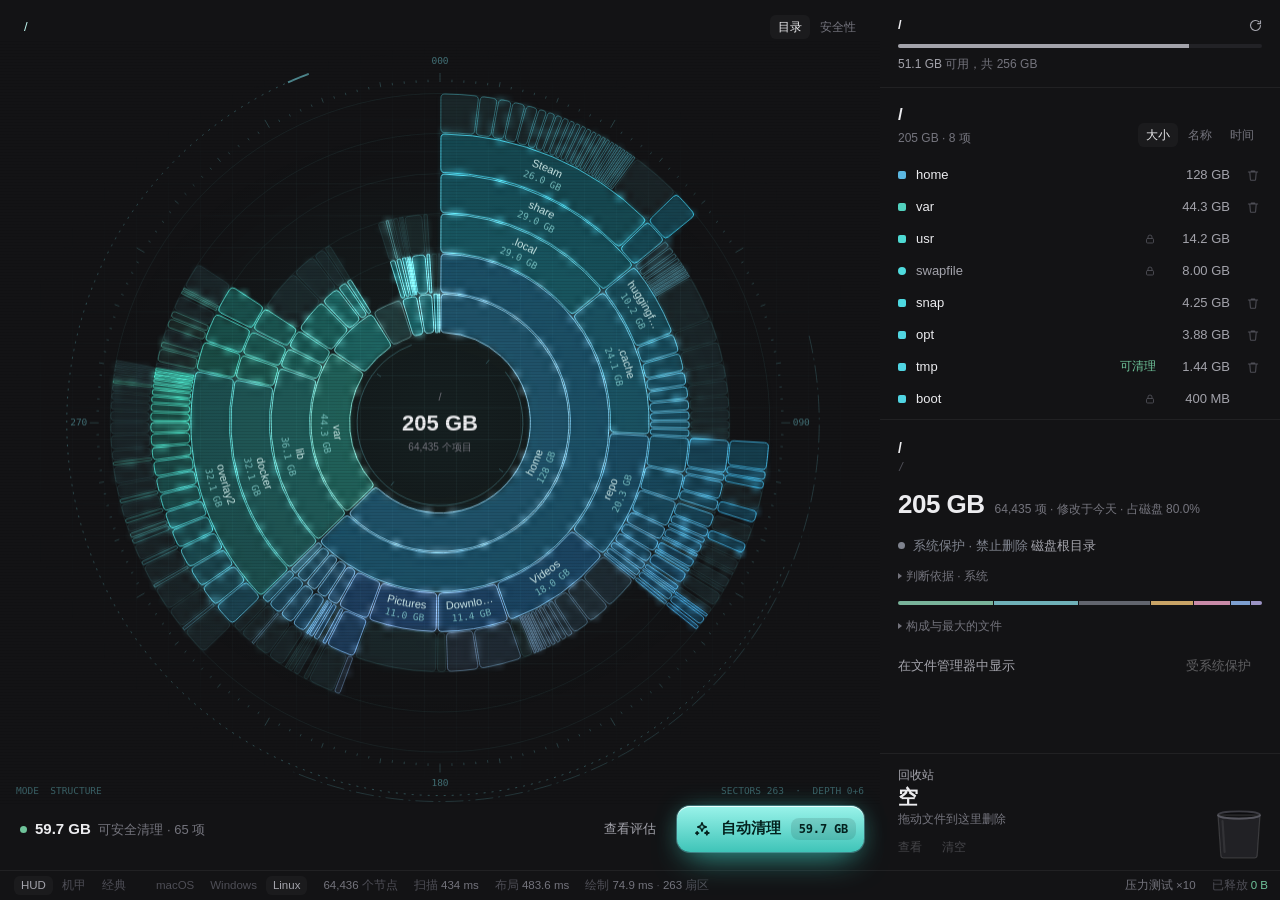
==== prototype/index.html @ 5acf9e8f "FanFree: disk cleanup analyser with MyGo desktop UI Go engine (scan, safety rules, OS trash journal," ====
<!doctype html>
<html lang="zh-CN">
<head>
<meta charset="utf-8">
<meta name="viewport" content="width=device-width,initial-scale=1">
<title>FanFree — 磁盘空间分析与清理</title>
<style>
:root{
  --bg:#131315;--bg2:#1a1a1d;--bg3:#222226;--hov:#ffffff09;--sel:#ffffff10;--line:#ffffff0f;
  --text:#ececef;--t2:#a3a3ab;--t3:#74747d;--t4:#4e4e56;
  --safe:#6fc39a;--review:#d4a656;--risky:#de7f86;--prot:#7f838e;
  --mono:ui-monospace,"SF Mono",Menlo,Consolas,monospace;
}
*{box-sizing:border-box}
html,body{margin:0;height:100%;background:var(--bg);color:var(--text);
  font:13px/1.5 -apple-system,BlinkMacSystemFont,"Segoe UI","PingFang SC","Microsoft YaHei","Noto Sans CJK SC",Inter,Roboto,sans-serif;
  overflow:hidden;-webkit-font-smoothing:antialiased}
button{font:inherit;color:inherit}
#app{display:grid;grid-template-rows:minmax(0,1fr) 30px;height:100%}
.num{font-variant-numeric:tabular-nums}

.logo{display:flex;align-items:center;flex:none;color:var(--text);margin-right:4px}
.logo svg{width:18px;height:18px}
/* disk summary (top of right panel) */
.disk{padding:16px 18px 14px;border-bottom:1px solid var(--line)}
.disk .dt{display:flex;align-items:center;gap:8px;margin:-4px -8px 6px 0}
.disk #dVol{flex:1;min-width:0;font-weight:600;white-space:nowrap;overflow:hidden;text-overflow:ellipsis}
.diskbar{height:4px;background:var(--bg3);border-radius:2px;overflow:hidden;display:flex}
.diskbar>div{height:100%;transition:width .8s cubic-bezier(.2,.8,.2,1)}
.diskbar .u{background:var(--t2)}
.diskbar .t{background:var(--review)}
.disktxt{font-size:12px;color:var(--t3);margin-top:7px;white-space:nowrap;overflow:hidden;text-overflow:ellipsis}
.disktxt b{color:var(--t2);font-weight:500}
.sp{flex:1}
.btn{display:inline-flex;align-items:center;justify-content:center;gap:6px;height:30px;border:0;background:none;padding:0 11px;border-radius:7px;cursor:pointer;white-space:nowrap;font-size:13px;color:var(--t2);transition:background .12s,color .12s}
.btn:hover{background:var(--hov);color:var(--text)}
.btn.icon{width:30px;padding:0}
.btn.sm{height:26px;padding:0 9px;font-size:12px}
.btn.solid{background:var(--bg3);color:var(--text)}
.btn.solid:hover{background:#2b2b30}
.btn.primary{background:var(--text);color:var(--bg);font-weight:600}
.btn.primary:hover{background:#fff;color:var(--bg)}
.btn.danger{background:var(--risky);color:#1b0f10;font-weight:600}
.btn.danger:hover{background:#e8949a;color:#1b0f10}
.btn:disabled{opacity:.35;cursor:not-allowed;background:none}
.btn.primary:disabled{background:var(--bg3);color:var(--t3);opacity:1}
.btn svg{width:15px;height:15px;flex:none}
.tabs{display:flex;gap:2px}
.tabs button{border:0;background:none;color:var(--t3);padding:3px 8px;border-radius:6px;cursor:pointer;font-size:12px;white-space:nowrap}
.tabs button:hover{color:var(--t2)}
.tabs button.on{color:var(--text);background:var(--hov)}

/* ---------- main ---------- */
main{display:grid;grid-template-columns:minmax(0,1fr) clamp(250px,33%,400px);min-height:0;min-width:0}
#left{position:relative;display:flex;flex-direction:column;min-width:0;min-height:0}
.ltop{display:flex;align-items:center;gap:10px;padding:14px 16px 0 18px;min-width:0}
.crumbs{overflow:hidden}
.crumbs{display:flex;align-items:center;flex-wrap:wrap;min-width:0;flex:1;font-size:13px}
.crumbs span{padding:3px 6px;border-radius:5px;cursor:pointer;color:var(--t3);white-space:nowrap}
.crumbs span:hover{color:var(--text)}
.crumbs span.cur{color:var(--text);cursor:default}
.crumbs i{color:var(--t4);font-style:normal;padding:0 1px}
#chartwrap{flex:1;position:relative;min-height:0}
#cv{position:absolute;inset:0;width:100%;height:100%;display:block}
.legend{position:absolute;left:20px;top:10px;display:flex;flex-direction:column;gap:3px;font-size:12px;color:var(--t3);pointer-events:none}
.legend div{display:flex;align-items:center;gap:8px}
.legend i{width:6px;height:6px;border-radius:50%;flex:none}
.legend b{color:var(--t2);font-weight:400;margin-left:6px;font-variant-numeric:tabular-nums}
.lbot{display:flex;align-items:center;gap:10px;padding:0 16px 16px 20px;min-width:0}
.lbot .cs{flex:1;min-width:0;white-space:nowrap;overflow:hidden;text-overflow:ellipsis;color:var(--t3)}
.lbot .cs b{color:var(--text);font-weight:600;font-size:15px;font-variant-numeric:tabular-nums;margin-right:4px}
.lbot .cs i{display:inline-block;width:7px;height:7px;border-radius:50%;background:var(--safe);margin-right:8px;transform:translateY(-1px)}
#scan{position:absolute;inset:0;display:none;align-items:center;justify-content:center;flex-direction:column;gap:6px;z-index:5;background:var(--bg)}
#scan.on{display:flex}
#scan .num{font-size:22px;font-weight:500;font-variant-numeric:tabular-nums}
#scan .path{font:11px var(--mono);color:var(--t4);max-width:60%;white-space:nowrap;overflow:hidden;text-overflow:ellipsis}

/* ---------- right ---------- */
#right{display:flex;flex-direction:column;min-height:0}
.lhead{display:flex;align-items:flex-end;gap:10px;padding:14px 18px 8px;min-width:0}
.lhead .t{font-weight:600;font-size:17px;overflow:hidden;text-overflow:ellipsis;white-space:nowrap}
.lhead .c{color:var(--t3);font-size:12px;white-space:nowrap;margin-top:1px}
#list{flex:0 1 auto;overflow:auto;position:relative;min-height:120px}
#spacer{position:relative}
.row{position:absolute;left:8px;right:8px;height:32px;display:flex;align-items:center;gap:10px;padding:0 6px 0 10px;border-radius:6px;cursor:default}
.row:hover,.row.hov{background:var(--hov)}
.row.sel{background:var(--sel)}
.sw{width:8px;height:8px;border-radius:2px;flex:none}
.row .nm{flex:1;min-width:0;white-space:nowrap;overflow:hidden;text-overflow:ellipsis}
.row .nm.dir{color:var(--text)}
.row .nm.file{color:var(--t2)}
.row .fl{font-size:11.5px;flex:none}
.row .fl.safe{color:var(--safe)}
.row .fl svg{width:12px;height:12px;color:var(--t4);display:block}
.row .sz{width:64px;text-align:right;font-variant-numeric:tabular-nums;color:var(--t2);flex:none}
.del{width:26px;height:26px;border-radius:6px;border:0;background:none;color:var(--t4);cursor:pointer;display:flex;align-items:center;justify-content:center;flex:none;transition:color .12s,background .12s}
.row:hover .del,.row.sel .del{color:var(--t2)}
.del:hover{background:#de7f8622;color:var(--risky)!important}
.row{touch-action:none;user-select:none;transition:opacity .15s}
.row.drag{opacity:.35}
.row.in{animation:rowIn .22s cubic-bezier(.2,.8,.2,1) both;animation-delay:var(--d)}
@keyframes rowIn{from{opacity:0;transform:translateX(var(--dx))}}
.fadeIn{animation:fadeIn .22s ease-out}
@keyframes fadeIn{from{opacity:0;transform:translateY(3px)}}
.del.lock{cursor:not-allowed;color:var(--t4)}
.del svg{width:14px;height:14px}
.empty{padding:40px;text-align:center;color:var(--t4)}

#detail{flex:none;max-height:52%;overflow:auto;padding:18px 18px 16px;border-top:1px solid var(--line)}
.dname{font-size:14px;font-weight:600;white-space:nowrap;overflow:hidden;text-overflow:ellipsis}
.dpath{font:11px var(--mono);color:var(--t4);white-space:nowrap;overflow:hidden;text-overflow:ellipsis;margin-top:1px}
.dsize{display:flex;align-items:baseline;gap:10px;margin-top:12px}
.dsize b{font-size:26px;font-weight:600;letter-spacing:-.5px;font-variant-numeric:tabular-nums;white-space:nowrap;flex:none}
.dsize span{color:var(--t3);font-size:12px}
.vline{display:flex;gap:8px;align-items:baseline;margin-top:12px;line-height:1.5}
.vline i{width:7px;height:7px;border-radius:50%;flex:none;transform:translateY(-1px)}
.vline b{font-weight:500;white-space:nowrap}
.vline span{color:var(--t2)}
.comp{display:flex;height:4px;border-radius:2px;overflow:hidden;gap:1px;margin-top:16px}
.comp i{display:block;height:100%}
details{margin-top:10px}
summary{cursor:pointer;color:var(--t3);font-size:12px;list-style:none;display:inline-flex;align-items:center;gap:4px;user-select:none}
summary::-webkit-details-marker{display:none}
summary:before{content:"";width:0;height:0;border-left:4px solid currentColor;border-top:3.5px solid transparent;border-bottom:3.5px solid transparent;transition:transform .15s}
details[open]>summary:before{transform:rotate(90deg)}
summary:hover{color:var(--t2)}
.dl{display:grid;gap:1px;margin-top:8px;font-size:12px}
.dl div{display:flex;align-items:center;gap:8px;padding:3px 6px;border-radius:5px;color:var(--t2);min-width:0}
.dl div[data-t]{cursor:pointer}
.dl div[data-t]:hover{background:var(--hov)}
.dl span{flex:1;min-width:0;overflow:hidden;text-overflow:ellipsis;white-space:nowrap}
.dl b{font-weight:400;color:var(--t3);font-variant-numeric:tabular-nums}
.dl .h{color:var(--t4);font-size:11px;padding:8px 6px 2px}
.why{margin:8px 0 0;padding:0 0 0 15px;color:var(--t3);font-size:12px;display:grid;gap:2px}
.pv{margin-top:8px;border-radius:8px;overflow:hidden;background:#0d0d0f}
.pv pre{margin:0;padding:10px 12px;font:11px/1.6 var(--mono);color:var(--t3);white-space:pre;overflow:hidden;max-height:150px}
.pv .img{height:140px;position:relative}
.pv .img span,.pv .vid span{position:absolute;right:8px;bottom:7px;font-size:11px;color:#fff;background:#0009;padding:1px 6px;border-radius:4px}
.pv .vid{height:140px;position:relative;background:#1c1b22;display:flex;align-items:center;justify-content:center;color:#fff9;font-size:18px}
.pv .film{position:absolute;left:0;right:0;bottom:0;height:20px;display:flex;gap:1px}
.pv .film i{flex:1;opacity:.55}
.dact{display:flex;gap:4px;margin-top:16px;margin-left:-11px}

/* ---------- trash dock ---------- */
#dock{flex:none;margin-top:auto;transition:padding .3s,border-color .3s;border-top:1px solid var(--line);display:flex;align-items:flex-end;gap:12px;padding:12px 14px 10px 18px;min-width:0}
#dock .dk{flex:1;min-width:0;align-self:center}
#dock .dt{color:var(--t2);font-size:12px}
#dock .dsz{font-size:20px;font-weight:600;letter-spacing:-.3px;font-variant-numeric:tabular-nums;line-height:1.3}
#dock .ds{font-size:12px;color:var(--t3);white-space:nowrap;overflow:hidden;text-overflow:ellipsis}
#dock .da{display:flex;gap:2px;margin:6px 0 0 -9px}
#bin{position:relative;width:54px;height:60px;flex:none;cursor:pointer;margin-top:0;transition:width .38s cubic-bezier(.3,1.2,.5,1),height .38s cubic-bezier(.3,1.2,.5,1),margin-top .38s ease}
#bin .bw{position:absolute;right:0;bottom:0;transform-origin:50% 100%}
#bin .bw>*{position:absolute;left:0;top:0;width:100%;height:100%;overflow:visible}
#bin .back{z-index:1}
#pile{z-index:2}
#pile i{position:absolute;border-radius:50%;box-shadow:inset -1.5px -1.5px 0 #00000038,inset 1px 1px 0 #ffffff30}
#pile i.new{animation:settle .24s cubic-bezier(.3,1.6,.5,1)}
@keyframes settle{0%{transform:translateY(-6px) scale(1.1,.85)}60%{transform:translateY(1px) scale(.95,1.06)}}
#bin .front{z-index:62;pointer-events:none}
#bin .lidl{z-index:63;pointer-events:none}
#bin .body,#bin .rim{transition:stroke .2s}
#bin .lid{transition:transform .22s cubic-bezier(.3,1.5,.5,1)}
#bin.open .lid{transform:rotate(-42deg)}
#bin.open .lid2{transform:rotate(42deg)}
#bin.hot .lid{transform:rotate(-58deg)}
#bin.hot .lid2{transform:rotate(58deg)}
#bin.hot .body{stroke:#ffffff55}
#bin.lidless.open .rim{stroke:#7a7a83}
#bin.lidless.hot .bw{transform:scale(1.06)}
#bin.bump .bw{animation:bump .26s cubic-bezier(.3,1.6,.5,1)}
@keyframes bump{40%{transform:translateY(1.5px) scale(1.03,.97)}}
#bin.dump .lid{animation:dumpLid .55s ease}
#bin.dump .lid2{animation:dumpLid2 .55s ease}
@keyframes dumpLid{20%,60%{transform:rotate(-70deg)}}
@keyframes dumpLid2{20%,60%{transform:rotate(70deg)}}
#dock{position:relative;z-index:3}
#right.huge #bin{margin-top:-34px}
#detail{transition:padding-bottom .38s ease}
#right.huge #detail{padding-bottom:40px}
.ball{position:fixed;left:0;top:0;z-index:60;pointer-events:none;border-radius:50%;will-change:transform;box-shadow:inset -2px -2px 0 #00000030,inset 1.5px 1.5px 0 #ffffff35}
.shard{position:fixed;left:0;top:0;z-index:59;pointer-events:none;overflow:visible}
.morph{position:fixed;z-index:59;pointer-events:none;border-radius:6px}
/* ---------- scenes ---------- */
main{transition:grid-template-columns .5s cubic-bezier(.2,.8,.2,1)}
main.wide{grid-template-columns:minmax(0,1fr) clamp(340px,46%,640px)}
#right{position:relative}
#right.off #dock{border-top-color:transparent}
#right.off .disk,#right.off .lhead,#right.off #list,#right.off #detail,#right.off #dock .dk{visibility:hidden}
#right[data-scene="eval"] #bin{opacity:0;pointer-events:none}
#bin{transform-origin:50% 50%;transition:width .38s cubic-bezier(.3,1.2,.5,1),height .38s cubic-bezier(.3,1.2,.5,1),margin-top .38s ease,transform .55s cubic-bezier(.2,.8,.2,1),opacity .2s}
#bin.hero{cursor:default;z-index:4}
#pile i{transition:transform .15s,box-shadow .15s}
#bin.hero #pile i{cursor:pointer}
#pile i.hl{transform:scale(1.35);box-shadow:0 0 0 1px #fff,inset -1.5px -1.5px 0 #00000038;z-index:2}
#chartwrap,.lbot,.ltop .tabs,.legend{transition:opacity .45s ease,transform .55s cubic-bezier(.2,.8,.2,1)}
#left.recede #chartwrap{opacity:.28;transform:scale(.9);cursor:pointer}
#left.recede .lbot,#left.recede .ltop .tabs{opacity:0;pointer-events:none}
.scene{position:absolute;inset:0;z-index:2;display:none;flex-direction:column;min-height:0}
.scene.on{display:flex}
.scene .x{position:absolute;right:12px;top:12px;color:var(--t3)}
.scene .x svg{width:16px;height:16px}
#scTrash{padding:22px 0 var(--hero,180px)}
.tsh{position:relative;padding:0 24px}
.tsh .k{color:var(--t3);font-size:12px}
.tsh .big{font-size:34px;font-weight:600;letter-spacing:-.8px;line-height:1.2;margin-top:2px;font-variant-numeric:tabular-nums}
.tsh .sub{color:var(--t3);font-size:12px;margin-top:2px}
.tsh .x{top:-10px}
.tsb{display:flex;gap:2px;height:4px;border-radius:2px;overflow:hidden;margin:16px 24px 4px;flex:none}
.tsl{flex:1;overflow:auto;padding:6px 12px 10px;min-height:0;-webkit-mask-image:linear-gradient(#000 calc(100% - 28px),transparent)}
.tg{margin-top:12px}
.tg-h{display:flex;align-items:center;gap:8px;padding:4px 12px;font-size:12px;color:var(--t2);font-weight:500}
.tg-h i{width:6px;height:6px;border-radius:50%}
.tg-h em{font-style:normal;color:var(--t4);font-weight:400}
.tg-h span{margin-left:auto;color:var(--t3);font-weight:400;font-variant-numeric:tabular-nums}
.tg-why{padding:0 12px 4px 26px;font-size:11.5px;color:var(--review);opacity:.85}
.tr{display:flex;align-items:center;gap:10px;padding:5px 12px;border-radius:7px}
.tr:hover,.tr.hl{background:var(--hov)}
.tr i{width:7px;height:7px;border-radius:50%;flex:none}
.tr .n{flex:1;min-width:0}
.tr .n div{white-space:nowrap;overflow:hidden;text-overflow:ellipsis}
.tr .n small{display:block;color:var(--t4);font:10.5px var(--mono);white-space:nowrap;overflow:hidden;text-overflow:ellipsis}
.tr b{font-weight:400;color:var(--t2);font-size:12px;font-variant-numeric:tabular-nums}
.tr button{border:0;background:none;border-radius:5px;padding:2px 7px;cursor:pointer;color:var(--t3);font-size:12px;visibility:hidden}
.tr:hover button,.tr.hl button{visibility:visible}
.tr button:hover{color:var(--text);background:var(--hov)}
.tsa{position:absolute;left:18px;right:18px;bottom:26px;display:flex;align-items:flex-end;pointer-events:none}
.tsa .btn{pointer-events:auto}
.sheet.inline{width:auto;max-height:none;height:100%;background:none;border:0;border-radius:0;box-shadow:none;animation:none;position:relative}
.sheet.inline .sh{padding-right:56px}
.sheet.inline .x{top:14px}
/* ---------- status ---------- */
footer{display:flex;align-items:center;gap:16px;padding:0 12px 0 14px;font-size:11.5px;color:var(--t4);font-variant-numeric:tabular-nums;white-space:nowrap;overflow:hidden;border-top:1px solid var(--line)}
footer b{color:var(--t3);font-weight:400}
footer .tabs button{font-size:11.5px;padding:1px 7px;color:var(--t4)}
footer .tabs button.on{color:var(--t2)}
footer a{color:var(--t3);cursor:pointer}
footer a:hover{color:var(--text)}
footer .ok{color:var(--safe)}

/* ---------- fly chip ---------- */
.fly{position:fixed;left:0;top:0;z-index:60;pointer-events:none;display:flex;align-items:center;gap:7px;padding:5px 10px;border-radius:7px;background:var(--bg3);box-shadow:0 8px 20px -6px #000b;white-space:nowrap;font-size:12px;will-change:transform,opacity}
.fly i{width:6px;height:6px;border-radius:50%}
.fly span{max-width:170px;overflow:hidden;text-overflow:ellipsis}
.fly b{color:var(--t3);font-weight:400}

/* ---------- tooltip ---------- */
#tip{position:fixed;z-index:50;pointer-events:none;background:var(--bg3);border-radius:7px;padding:7px 10px;font-size:12px;box-shadow:0 10px 24px -8px #000c;display:none;max-width:300px}
#tip .tn{font-weight:500;word-break:break-all}
#tip .ts{color:var(--t3);margin-top:1px;font-variant-numeric:tabular-nums}

/* ---------- modal ---------- */
.modal{position:fixed;inset:0;background:#0009;z-index:70;display:none;align-items:center;justify-content:center}
.modal.on{display:flex;animation:fade .15s}
@keyframes fade{from{opacity:0}}
.sheet{width:min(760px,94vw);max-height:86vh;background:var(--bg2);border:1px solid var(--line);border-radius:12px;box-shadow:0 30px 80px -20px #000;display:flex;flex-direction:column;overflow:hidden;animation:pop .18s ease-out}
.sheet .sh{padding:22px 24px 0}
.sheet h2{margin:0;font-size:16px;font-weight:600}
.sheet .scope{color:var(--t3);font-size:12px;margin-top:3px}
.ebar{display:flex;flex:none;height:6px;border-radius:3px;overflow:hidden;gap:2px;margin:18px 24px 0}
.ebar i{display:block;height:100%}
.elg{display:flex;flex:none;gap:22px;padding:10px 24px 6px;font-size:12px;color:var(--t3);flex-wrap:wrap}
.elg div{display:flex;align-items:center;gap:7px}
.elg i{width:6px;height:6px;border-radius:50%}
.elg b{color:var(--text);font-weight:500;font-variant-numeric:tabular-nums}
.evl{overflow:auto;flex:1;padding:4px 14px 8px}
.evg{margin:0 10px;font-size:12px;color:var(--t2);display:flex;align-items:center;gap:8px;padding:14px 0 6px;position:sticky;top:0;background:var(--bg2);z-index:1;font-weight:500}
.evg em{font-style:normal;color:var(--t4);font-weight:400}
.evg label{margin-left:auto;cursor:pointer;color:var(--t3);font-weight:400}
.evg label:hover{color:var(--text)}
.evr{display:grid;grid-template-columns:18px 1fr auto;gap:12px;align-items:center;padding:6px 10px;border-radius:6px;cursor:pointer}
.evr:hover{background:var(--hov)}
.evr input{accent-color:var(--text);width:14px;height:14px;margin:0}
.evr .n{min-width:0}
.evr .n div{white-space:nowrap;overflow:hidden;text-overflow:ellipsis}
.evr .n small{display:block;color:var(--t4);font-size:11.5px;white-space:nowrap;overflow:hidden;text-overflow:ellipsis}
.evr b{text-align:right;font-variant-numeric:tabular-nums;font-weight:400;color:var(--t2)}
.sheet .ft{display:flex;align-items:center;gap:6px;padding:14px 18px 14px 24px;border-top:1px solid var(--line)}
.sheet .ft .sum{color:var(--t3)}
.sheet .ft .sum b{color:var(--text);font-weight:500}
.confirm{width:min(420px,92vw)}
.confirm p{padding:8px 24px 18px;margin:0;color:var(--t2)}
.confirm .ft{border-top:0;padding-top:0}

/* ---------- toast ---------- */
#toasts{position:fixed;left:calc(50% - 196px);bottom:92px;transform:translateX(-50%);display:flex;flex-direction:column;gap:6px;align-items:center;z-index:80}
.toast{background:var(--bg3);border-radius:8px;padding:7px 8px 7px 14px;display:flex;gap:6px;align-items:center;box-shadow:0 12px 30px -10px #000;animation:pop .18s ease-out;white-space:nowrap}
.toast span{margin-right:6px}
.toast button{border:0;background:none;border-radius:5px;padding:3px 8px;cursor:pointer;color:var(--text);font-size:12px;font-weight:500}
.toast button:hover{background:var(--hov)}
.toast.out{opacity:0;transform:translateY(4px);transition:.25s}
.freed{position:fixed;z-index:65;pointer-events:none;font-size:20px;font-weight:600;color:var(--safe);white-space:nowrap;font-variant-numeric:tabular-nums}
.shake{animation:shake .35s}
@keyframes shake{20%,60%{transform:translateX(-3px)}40%,80%{transform:translateX(3px)}}
body.static *{animation:none!important;transition:none!important}
/* auto-clean analysis */
.lbot{position:relative}
#anBar{position:absolute;left:20px;right:16px;top:-10px;height:2px;background:var(--safe);opacity:.55;border-radius:1px;transform:scaleX(0);transform-origin:0 50%}
#left.busy #bEval{visibility:hidden}
#left.busy #bFree{background:var(--bg3);color:var(--text);font-weight:500}
.lbot .cs .ph{color:var(--t2);margin-right:10px}
.lbot .cs .hz{color:var(--review)}
.spin{display:inline-block;width:10px;height:10px;border-radius:50%;border:1.5px solid var(--t4);border-top-color:var(--safe);margin-right:9px;vertical-align:-1px;animation:spin .7s linear infinite}
@keyframes spin{to{transform:rotate(360deg)}}
/* back / up affordances */
.up{display:inline-flex;align-items:center;gap:2px;height:26px;padding:0 9px 0 4px;border:0;border-radius:7px;background:var(--bg3);color:var(--t2);cursor:pointer;font-size:12.5px;white-space:nowrap;max-width:150px;flex:none;transition:background .12s,color .12s}
.up:hover{background:#2b2b30;color:var(--text)}
.up svg{width:16px;height:16px;flex:none}
.up span{overflow:hidden;text-overflow:ellipsis}
.up[hidden]{display:none}
.up.in{animation:upIn .22s cubic-bezier(.2,.8,.2,1)}
@keyframes upIn{from{opacity:0;transform:translateX(-6px)}}
.lhead .lup{width:24px;height:24px;margin:0 -2px 3px -6px;padding:0;border:0;border-radius:6px;background:none;color:var(--t3);cursor:pointer;display:flex;align-items:center;justify-content:center;flex:none}
.lhead .lup:hover{background:var(--hov);color:var(--text)}
.lhead .lup svg{width:16px;height:16px}
.lhead .lup[hidden]{display:none}
/* habit learning */
.hb{display:inline-block;margin-left:6px;padding:0 5px;border-radius:4px;font-size:10.5px;color:var(--review);background:#d4a6561a;vertical-align:1px}
.hline{margin:6px 0 0 15px;font-size:12px;color:var(--t3)}
.hline b{color:var(--review);font-weight:500}
.confirm .src{display:grid;gap:4px;margin-top:12px;font-size:12.5px}
.confirm .src div{display:flex;align-items:center;gap:8px;color:var(--t3)}
.confirm .src i{width:6px;height:6px;border-radius:50%}
.confirm .src b{color:var(--text);font-weight:500}
.confirm .src span{margin-left:auto;font-variant-numeric:tabular-nums}
.confirm .hx{margin-top:12px;padding:10px 12px;border-radius:8px;background:#d4a6560d;display:grid;gap:6px}
.confirm .hxr b{display:block;color:var(--review);font-weight:500;font-size:12.5px}
.confirm .hxr span{font-size:12px;color:var(--t3)}
.confirm .hx .btn{justify-self:start;margin-left:-9px}
.evr .n small .hz{color:var(--review)}
/* ---------- r7: message-pop confirm (grows out of the panel's top-left corner) ---------- */
.ask{position:absolute;left:14px;top:14px;z-index:30;width:min(372px,calc(100% - 28px));background:#252529;border-radius:4px 16px 16px 16px;
  box-shadow:0 1px 0 #ffffff0d inset,0 24px 60px -18px #000,0 6px 18px -8px #0008;padding:16px 16px 12px 16px;transform-origin:0 0;display:none}
.ask.on{display:block}
.ask .ah{display:flex;gap:12px;align-items:flex-start}
.ask .av{width:30px;height:30px;border-radius:50%;flex:none;display:flex;align-items:center;justify-content:center;background:#de7f861c;color:var(--risky)}
.ask .av.n{background:#ffffff0f;color:var(--t2)}
.ask .av svg{width:16px;height:16px}
.ask h3{margin:5px 0 0;font-size:14px;font-weight:600;letter-spacing:-.1px}
.ask .ab{margin:6px 0 0 42px;color:var(--t2);font-size:12.5px;line-height:1.6}
.ask .ab .src{display:grid;gap:5px;margin-top:12px}
.ask .ab .src div{display:flex;align-items:center;gap:8px;color:var(--t3)}
.ask .ab .src i{width:6px;height:6px;border-radius:50%;flex:none}
.ask .ab .src b{color:var(--text);font-weight:500}
.ask .ab .src span{margin-left:auto;font-variant-numeric:tabular-nums}
.ask .ab .sbar{display:flex;gap:2px;height:3px;border-radius:2px;overflow:hidden;margin-top:12px}
.ask .ab .hx{margin-top:12px;padding:10px 12px;border-radius:10px;background:#d4a65610;display:grid;gap:6px}
.ask .ab .hxr b{display:block;color:var(--review);font-weight:500}
.ask .ab .hxr span{font-size:12px;color:var(--t3)}
.ask .ab .hx .btn{justify-self:start;margin-left:-9px;color:var(--review)}
.ask .af{display:flex;justify-content:flex-end;gap:4px;margin-top:14px}
#right>*:not(.ask):not(#dock),#right #dock .dk{transition:opacity .25s,filter .25s}
#right.asking>*:not(.ask):not(#dock),#right.asking #dock .dk{opacity:.18;filter:blur(1.5px);pointer-events:none}
/* ---------- r7: trash view of the sunburst ---------- */
.tvt{position:absolute;left:24px;top:14px;display:flex;align-items:baseline;gap:10px;opacity:0;pointer-events:none;transition:opacity .3s;white-space:nowrap}
.tvt b{font-weight:600;font-size:13px}
.tvt span{color:var(--t3);font-size:12px}
#left.tv .tvt{opacity:1}
#left.tv .crumbs,#left.tv #bUp,#left.tv .ltop .tabs,#left.tv .lbot,#left.tv .legend{opacity:0;pointer-events:none}
.ltop{position:relative}
.crumbs,#bUp{transition:opacity .3s}
#tvLg{position:absolute;left:20px;bottom:36px;display:grid;gap:3px;font-size:12px;color:var(--t3);pointer-events:none;opacity:0;transition:opacity .3s}
#left.tv #tvLg{opacity:1}
#tvLg div{display:flex;align-items:center;gap:8px}
#tvLg i{width:6px;height:6px;border-radius:2px;flex:none}
#tvLg b{color:var(--t2);font-weight:400;margin-left:8px;font-variant-numeric:tabular-nums}
/* ---------- r7: polish ---------- */
.tsh .big small{font-size:18px;font-weight:500;color:var(--t2);margin-left:4px;letter-spacing:0}
.tsh .big{font-weight:650}
#scTrash::before{content:"";position:absolute;left:0;right:0;bottom:0;height:var(--hero,180px);pointer-events:none;
  background:radial-gradient(60% 70% at 50% 100%,#ffffff0a,transparent 70%)}
#bin::after{content:"";position:absolute;left:8%;right:8%;bottom:-5px;height:9px;border-radius:50%;background:radial-gradient(closest-side,#000c,transparent);opacity:0;transition:opacity .4s;z-index:0;pointer-events:none}
#bin.hero::after{opacity:1}
.btn.soft-danger{color:var(--risky);background:#de7f8614;font-weight:500}
.btn.soft-danger:hover{background:#de7f8626;color:#f0a0a6}
.tsh .bs{position:absolute;right:52px;top:-6px}
.tg-h{letter-spacing:.1px}
.tr{padding:6px 12px}
.tr i{width:6px;height:6px}
.tsb{height:3px;margin-top:18px}
/* ---------- r7: bin drawing styles ---------- */
#bin.s-line svg *{fill:none!important;stroke:#c9c9d1!important;stroke-width:1.15px!important}
#bin.s-line .back *{stroke:#ffffff1c!important}
#bin.s-line .front path:not(.body):not(.rim),#bin.s-line .front rect:not([height="5"]):not([height="5.5"]){stroke:#ffffff30!important}
#bin.s-line #pile i{background:none!important;box-shadow:inset 0 0 0 1.25px currentColor}
#bin.s-line #pile i.hl{background:currentColor!important}
#bin.s-clay .back path:first-child{fill:var(--cl3)!important}
#bin.s-clay .back ellipse{fill:var(--cl3)!important;stroke:var(--cl1)!important}
#bin.s-clay .front .body{fill:url(#clB)!important;fill-opacity:.6;stroke:#ffffff26!important;stroke-width:.8px!important}
#bin.s-clay .front path:not(.body):not(.rim){stroke:#0000002a!important}
#bin.s-clay .front .rim{stroke:var(--cl1)!important}
#bin.s-clay .front rect,#bin.s-clay .lidl rect{fill:url(#clL)!important;stroke:none!important}
#bin.s-clay .lidl path{stroke:var(--cl1)!important}
#bin.s-clay .front rect[height="9"]{fill:#00000055!important;stroke:#ffffff14!important}
#bin.s-clay circle{fill:#232328!important;stroke:#ffffff14!important}
#bin.s-clay circle[r="3"]{fill:var(--cl1)!important}
#bin.s-clay #pile i{box-shadow:inset -2px -2.5px 3px #0006,inset 1.5px 1.5px 2px #ffffff70}
/* ---------- r8: HUD theme (holographic linework, overlay instruments) ---------- */
#hud{position:absolute;inset:0;width:100%;height:100%;pointer-events:none;z-index:1}
#chartwrap::before,#chartwrap::after{content:"";position:absolute;inset:0;pointer-events:none;opacity:0;transition:opacity .4s}
body.hud #chartwrap::before{opacity:1;background:
  radial-gradient(closest-side at 50% 50%,#3fd2c412,transparent 78%),
  linear-gradient(#7fe7f20a 1px,transparent 1px) 50% 50%/32px 32px,
  linear-gradient(90deg,#7fe7f20a 1px,transparent 1px) 50% 50%/32px 32px;
  -webkit-mask-image:radial-gradient(closest-side,#000 55%,transparent 100%);mask-image:radial-gradient(closest-side,#000 55%,transparent 100%)}
body.hud #chartwrap::after{opacity:.55;z-index:2;background:repeating-linear-gradient(0deg,transparent 0 2px,#0000002e 2px 3px)}
body.hud #tip{display:none!important}
body.hud .crumbs span.cur{color:#bff5ee}
/* ---------- r8: auto-clean, the left panel's one big action ---------- */
#bFree.big{height:46px;padding:0 8px 0 16px;border-radius:13px;font-size:14.5px;font-weight:600;gap:10px;position:relative;overflow:hidden;isolation:isolate;
  background:linear-gradient(180deg,#f6f6f8,#dcdce1);color:#111114;box-shadow:0 1px 0 #ffffffb0 inset,0 12px 28px -12px #6fc39a99,0 2px 6px -2px #0008;transition:transform .15s,box-shadow .2s,background .3s,color .3s}
#bFree.big:hover{transform:translateY(-1px);box-shadow:0 1px 0 #fff inset,0 16px 34px -12px #6fc39acc,0 2px 6px -2px #0008}
#bFree.big:active{transform:translateY(1px) scale(.985)}
body.hud #bFree.big{background:linear-gradient(180deg,#9af3ea,#3fc4b8);color:#03211e;box-shadow:0 1px 0 #e6fffc inset,0 0 0 1px #7fe7f255,0 14px 34px -12px #3fd2c4cc,0 0 26px -8px #3fd2c4aa}
#bFree.big svg{width:18px;height:18px;flex:none}
#bFree .bsz{font:600 12px var(--mono);padding:4px 8px;border-radius:8px;background:#0000001c;letter-spacing:-.2px;font-variant-numeric:tabular-nums}
#bFree .bsz:empty{display:none}
#bFree.big::after{content:"";position:absolute;inset:0;z-index:-1;background:linear-gradient(105deg,transparent 35%,#ffffffa0 50%,transparent 65%);transform:translateX(-120%)}
#bFree.big:hover::after{transition:transform .7s ease;transform:translateX(120%)}
#bFree .bfill{position:absolute;inset:0;z-index:-1;transform-origin:0 50%;transform:scaleX(var(--p,0));background:linear-gradient(90deg,#3fd2c430,#3fd2c4a0);transition:transform .12s linear}
#left.busy #bFree.big{background:#10201f;color:#c9faf4;box-shadow:0 0 0 1px #3fd2c455 inset,0 0 30px -10px #3fd2c4aa}
#left.busy #bFree.big::before{content:"";position:absolute;inset:0;z-index:-1;background:repeating-linear-gradient(115deg,transparent 0 10px,#3fd2c40f 10px 20px);animation:stripes .8s linear infinite}
@keyframes stripes{to{background-position:22px 0}}
body.hud #bFree.big:disabled,#bFree.big:disabled{background:var(--bg3);color:var(--t3);box-shadow:none;transform:none}
#bFree.big:disabled::after{display:none}
.lbot{padding-bottom:18px}
/* ---------- r9: MECH theme — light armour plates, cobalt / signal red / caution yellow, chamfered cuts ---------- */
body.mech{--bg:#e4e7eb;--bg2:#f1f3f5;--bg3:#d6dae0;--hov:#16224012;--sel:#1f4fa81f;--line:#16224021;
  --text:#141a26;--t2:#444e62;--t3:#737c8f;--t4:#9ea6b4;--safe:#1d8a58;--review:#c08400;--risky:#d7262e;--prot:#6b7385;
  --mb:#1f4fa8;--mr:#d7262e;--my:#f2b705;--cut:polygon(9px 0,100% 0,100% calc(100% - 9px),calc(100% - 9px) 100%,0 100%,0 9px)}
body.mech #tip{display:none!important}
body.mech #right{background:var(--bg2);border-left:1px solid var(--line);box-shadow:-1px 0 0 #fff inset}
body.mech #right::before{content:"";position:absolute;left:0;right:0;top:0;height:3px;z-index:4;pointer-events:none;
  background:linear-gradient(90deg,var(--mb) 0 58%,transparent 58% 60%,var(--mr) 60% 74%,transparent 74% 76%,var(--my) 76% 86%,transparent 86%)}
body.mech #chartwrap::before{opacity:1;background:
  linear-gradient(#16224010 1px,transparent 1px) 50% 50%/120px 120px,
  linear-gradient(90deg,#16224010 1px,transparent 1px) 50% 50%/120px 120px,
  linear-gradient(#16224008 1px,transparent 1px) 50% 50%/24px 24px,
  linear-gradient(90deg,#16224008 1px,transparent 1px) 50% 50%/24px 24px;
  -webkit-mask-image:radial-gradient(closest-side,#000 60%,transparent 100%);mask-image:radial-gradient(closest-side,#000 60%,transparent 100%)}
body.mech .crumbs span.cur{color:var(--text);font-weight:600}
body.mech .tabs button.on{background:#fff;color:var(--text);box-shadow:0 0 0 1px var(--line),0 1px 0 #16224018}
body.mech footer{background:var(--bg3);border-top:1px solid var(--line)}
body.mech footer .tabs button.on{background:var(--text);color:#fff;box-shadow:none}
body.mech .btn.solid:hover,body.mech .up:hover{background:#c9ced6}
body.mech .btn.primary{background:var(--mb);color:#fff;clip-path:var(--cut);border-radius:0}
body.mech .btn.primary:hover{background:#2a5fc4;color:#fff}
body.mech .btn.danger,body.mech .btn.danger:hover{background:var(--mr);color:#fff;clip-path:var(--cut);border-radius:0}
body.mech .btn.primary:disabled{background:var(--bg3);color:var(--t3)}
body.mech .ask{background:#fff;border-radius:0;clip-path:polygon(0 0,100% 0,100% calc(100% - 14px),calc(100% - 14px) 100%,0 100%);
  box-shadow:none;outline:1px solid var(--line);border-top:3px solid var(--mr)}
body.mech .ask .av.n{background:var(--bg3)}
body.mech .toast,body.mech .fly{background:#fff;box-shadow:0 0 0 1px var(--line),0 12px 28px -14px #16224066;border-radius:0;clip-path:var(--cut)}
body.mech .sheet{box-shadow:0 30px 70px -30px #16224066}
body.mech #bin.hot .body{stroke:#16224066}
body.mech #bin.s-line svg *{stroke:#3a4356!important}
body.mech #bin.s-line .back *{stroke:#16224030!important}
body.mech #bin.s-line .front path:not(.body):not(.rim),body.mech #bin.s-line .front rect:not([height="5"]):not([height="5.5"]){stroke:#16224055!important}
body.mech #bin.s-clay circle{fill:#3a4356!important}
body.mech ::-webkit-scrollbar-thumb{background:#16224024;background-clip:padding-box}
/* the big action: cobalt plate, caution-yellow edge, chamfered */
body.mech #bFree.big{border-radius:0;clip-path:var(--cut);color:#fff;
  background:linear-gradient(90deg,var(--my) 0 5px,#141a26 5px 7px,transparent 7px),linear-gradient(180deg,#2d63c8,#1b4499);
  box-shadow:0 1px 0 #ffffff40 inset}
body.mech #bFree.big:hover{box-shadow:0 1px 0 #ffffff60 inset;filter:brightness(1.06)}
body.mech #bFree .bsz{background:#ffffff26;border-radius:0}
body.mech #bFree .bfill{background:linear-gradient(90deg,#f2b70530,#f2b705a0)}
body.mech #left.busy #bFree.big{background:#141a26;color:#fff;box-shadow:none}
body.mech #left.busy #bFree.big::before{background:repeating-linear-gradient(115deg,transparent 0 10px,#f2b7051f 10px 20px)}
body.mech #bFree.big:disabled{background:var(--bg3);color:var(--t3);filter:none}
::-webkit-scrollbar{width:8px;height:8px}::-webkit-scrollbar-thumb{background:#ffffff14;border-radius:4px;border:2px solid transparent;background-clip:padding-box}::-webkit-scrollbar-thumb:hover{background-color:#ffffff22}::-webkit-scrollbar-track{background:transparent}
</style>
</head>
<body>
<div id="app">
  <main>
    <section id="left">
      <div class="ltop">
        <button class="up" id="bUp" hidden title="返回上级（Esc）"><svg viewBox="0 0 24 24" fill="none" stroke="currentColor" stroke-width="2" stroke-linecap="round" stroke-linejoin="round"><path d="M14.5 6l-6 6 6 6"/></svg><span id="bUpTxt"></span></button><div class="crumbs" id="crumbs"></div>
        <div class="tvt" id="tvT"></div>
        <div class="tabs" id="cmode"><button data-m="cat" class="on">目录</button><button data-m="safety">安全性</button></div>
      </div>
      <div id="chartwrap">
        <canvas id="cv"></canvas>
        <canvas id="hud"></canvas>
        <div class="legend" id="legend"></div>
        <div id="tvLg"></div>
        <div id="scan"><div class="num" id="scanNum">0</div><div class="path" id="scanPath"></div><div style="display:none"><div id="scanBar"></div></div></div>
      </div>
      <div class="lbot"><div id="anBar"></div>
        <div class="cs" id="cleanSum"></div>
        <button class="btn" id="bEval">查看评估</button>
        <button class="btn primary big" id="bFree"><span class="bfill"></span><svg viewBox="0 0 24 24" fill="none" stroke="currentColor" stroke-width="1.9" stroke-linecap="round" stroke-linejoin="round"><path d="M12 3.5l1.6 4.2 4.2 1.6-4.2 1.6L12 15.1l-1.6-4.2-4.2-1.6 4.2-1.6z"/><path d="M18.5 14.5l.8 2 2 .8-2 .8-.8 2-.8-2-2-.8 2-.8z"/><path d="M5.5 15.5l.6 1.4 1.4.6-1.4.6-.6 1.4-.6-1.4-1.4-.6 1.4-.6z"/></svg><span id="bFreeTxt">自动清理</span><span class="bsz" id="bFreeSz"></span></button>
      </div>
    </section>
    <aside id="right">
      <div class="disk">
        <div class="dt"><span id="dVol"></span>
          <button class="btn icon sm" id="bRescan" title="重新扫描"><svg viewBox="0 0 24 24" fill="none" stroke="currentColor" stroke-width="1.8" stroke-linecap="round"><path d="M20 12a8 8 0 1 1-2.3-5.7M20 4.5V9h-4.5"/></svg></button></div>
        <div class="diskbar"><div class="u" id="dbU"></div><div class="t" id="dbT"></div></div>
        <div class="disktxt" id="dTxt"></div>
      </div>
      <div class="lhead">
        <button class="lup" id="lUp" hidden title="返回上级（Esc）"><svg viewBox="0 0 24 24" fill="none" stroke="currentColor" stroke-width="2" stroke-linecap="round" stroke-linejoin="round"><path d="M9 14L4 9l5-5"/><path d="M4 9h10.5a5.5 5.5 0 0 1 0 11H11"/></svg></button><div style="min-width:0;flex:1"><div class="t" id="lTitle"></div><div class="c" id="lCount"></div></div>
        <div class="tabs" id="lsort"><button data-s="size" class="on">大小</button><button data-s="name">名称</button><button data-s="age">时间</button></div>
      </div>
      <div id="list"><div id="spacer"></div></div>
      <div id="detail"></div>
      <div class="scene" id="scTrash"></div>
      <div class="scene" id="scEval"><div class="sheet inline" id="scEvalIn"></div></div>
      <div class="ask" id="ask" role="alertdialog"></div>
      <div id="dock">
        <div class="dk">
          <div class="dt" id="dkTitle">废纸篓</div>
          <div class="dsz" id="dkSize">0 B</div>
          <div class="ds" id="tSz"></div>
          <div class="da"><button class="btn sm" id="dkView">查看</button><button class="btn sm" id="dkEmpty" disabled>清空</button></div>
        </div>
        <div id="bin"></div>
      </div>
    </aside>
  </main>

  <footer>
    <div class="tabs" id="theme"><button data-t="hud">HUD</button><button data-t="mech">机甲</button><button data-t="classic">经典</button></div>
    <div class="tabs" id="plat"><button data-p="mac">macOS</button><button data-p="win">Windows</button><button data-p="linux">Linux</button></div>
    <span><b id="sNodes">0</b> 个节点</span>
    <span>扫描 <b id="sScan">-</b></span>
    <span>布局 <b id="sLayout">-</b></span>
    <span>绘制 <b id="sDraw">-</b> · <b id="sArcs">-</b> 扇区</span>
    <span class="sp"></span>
    <a id="stress">压力测试 ×10</a>
    <span>已释放 <b class="ok" id="sFreed">0 B</b></span>
  </footer>
</div>


<div id="tip"></div>
<div id="toasts"></div>
<script>
'use strict';
/* =========================================================================
   Utilities
   ========================================================================= */
const $ = s => document.querySelector(s);
const KB = 1024, MB = KB * 1024, GB = MB * 1024;
const TAU = Math.PI * 2, A0 = -Math.PI / 2;
const NOW = Date.now();
const esc = s => String(s).replace(/[&<>"]/g, c => ({'&':'&amp;','<':'&lt;','>':'&gt;','"':'&quot;'}[c]));
function fmt(b) {
  if (b < KB) return Math.round(b) + ' B';
  const u = ['KB','MB','GB','TB']; let i = -1;
  do { b /= 1024; i++; } while (b >= 1000 && i < 3);
  return (b >= 100 ? b.toFixed(0) : b >= 10 ? b.toFixed(1) : b.toFixed(2)) + ' ' + u[i];
}
const num = n => n.toLocaleString('en-US');
const ease = t => t < .5 ? 4*t*t*t : 1 - Math.pow(-2*t + 2, 3) / 2;
const easeOut = t => 1 - Math.pow(1 - t, 3);
const lerp = (a, b, t) => a + (b - a) * t;
function ageStr(d) { if (d < 1) return '今天'; if (d < 30) return d + ' 天前'; if (d < 365) return Math.round(d/30) + ' 个月前'; return (d/365).toFixed(1) + ' 年前'; }
function dateStr(d) { return new Date(NOW - d * 864e5).toISOString().slice(0, 10); }
function mulberry32(a){return function(){a|=0;a=a+0x6D2B79F5|0;let t=Math.imul(a^a>>>15,1|a);t=t+Math.imul(t^t>>>7,61|t)^t;return((t^t>>>14)>>>0)/4294967296}}
let R = mulberry32(1);
const pick = a => a[(R() * a.length) | 0];
const ri = (a, b) => a + ((R() * (b - a + 1)) | 0);
const HEX = '0123456789abcdef';
const hex = n => { let s = ''; for (let i = 0; i < n; i++) s += HEX[(R() * 16) | 0]; return s; };
const uuid = () => (hex(8)+'-'+hex(4)+'-'+hex(4)+'-'+hex(4)+'-'+hex(12)).toUpperCase();
const bySize = (a, b) => b.size - a.size;

/* =========================================================================
   Synthetic filesystem (in the real app this comes from the Go scanner)
   ========================================================================= */
let UID = 0;
function F(name, size, age) {
  return {id: UID++, name, size: Math.max(1, Math.round(size)), age: age == null ? (R()*R()*900)|0 : age,
          children: null, parent: null, depth: 0, cnt: 1, x0: 0, x1: 0, ox0: 0, ox1: 0};
}
function D(name, ...kids) {
  return {id: UID++, name, size: 0, age: 0, children: kids.flat(Infinity).filter(Boolean),
          parent: null, depth: 0, cnt: 1, x0: 0, x1: 0, ox0: 0, ox1: 0};
}
function spread(total, count, namer, ageFn) {
  const w = new Array(count); let s = 0;
  for (let i = 0; i < count; i++) { const x = Math.exp(R() * R() * 7); w[i] = x; s += x; }
  const out = new Array(count);
  for (let i = 0; i < count; i++) out[i] = F(namer(i), total * w[i] / s, ageFn ? ageFn(i) : undefined);
  return out;
}
const WORDS = ['index','core','main','utils','render','vendor','chunk','worker','theme','assets','model','store','api','hooks','layout','config','schema','router','parser','client','server','types','events','stream','cache','sync','auth','image','table','graph'];
const nm = exts => i => `${WORDS[i % WORDS.length]}${i >= WORDS.length ? '-' + ((i / WORDS.length) | 0) : ''}.${pick(exts)}`;
const PKG_BASE = ['react','react-dom','lodash','webpack','babel-core','typescript','eslint','postcss','tailwindcss','vite','esbuild','rollup','jest','vitest','chalk','commander','yargs','axios','express','koa','debug','semver','glob','minimatch','rxjs','zod','dayjs','moment','uuid','ws','socket.io','prettier','terser','acorn','core-js','regenerator','tslib','next','vue','svelte','three','d3','echarts','sharp','sass','less','graphql','apollo','prisma','mongoose','redis','pg','mysql2','dotenv','cross-env','nodemon','husky','lint-staged','fs-extra'];
const PKG_SUF = ['','-core','-utils','-plugin','-loader','-parser','-compat','-cli','-types','-config','-runtime'];
function pkgNames(n) {
  const out = [], B = PKG_BASE.length, S = PKG_SUF.length;
  for (let j = 0; j < n; j++) out.push(PKG_BASE[j % B] + PKG_SUF[((j / B) | 0) % S] + (j >= B * S ? '-' + ((j / (B * S)) | 0) : ''));
  return out;
}
function pkg(name) {
  const k = [F('package.json', ri(1, 6) * KB), F('README.md', ri(2, 40) * KB), F('LICENSE', 1100)];
  k.push(D(R() < .5 ? 'dist' : 'lib', spread(ri(30, 3000) * KB * (R() < .08 ? 10 : 1), ri(2, 18), nm(['js','mjs','cjs','d.ts','map']))));
  if (R() < .3) k.push(D('src', spread(ri(20, 800) * KB, ri(2, 10), nm(['ts','js']))));
  return D(name, k);
}
function nodeModules(n) {
  return D('node_modules', D('.bin', spread(200 * KB, ri(10, 40), i => `bin-${i}`)),
    pkgNames(n).map(pkg), D('@types', ['node','react','lodash','jest','express'].map(pkg)));
}
function project(name, kind) {
  const ext = {rust: ['rs'], go: ['go'], swift: ['swift']}[kind] || ['ts','tsx','css','json'];
  const k = [
    D('src', spread(ri(2, 40) * MB, ri(40, 300), nm(ext))),
    D('.git', D('objects', D('pack', spread(ri(50, 1500) * MB, ri(2, 8), () => `pack-${hex(40)}.pack`))), F('index', ri(100, 900) * KB)),
    F('README.md', ri(2, 20) * KB)];
  if (kind === 'js') {
    k.push(nodeModules(ri(300, 800)), F('package.json', 3 * KB), F('package-lock.json', ri(200, 900) * KB));
    if (R() < .7) k.push(D(pick(['dist','build','.next']), spread(ri(20, 900) * MB, ri(30, 200), nm(['js','css','map','html']))));
  }
  if (kind === 'rust') k.push(D('target',
      D('debug', D('deps', spread(ri(2, 9) * GB, ri(400, 1200), () => `lib${pick(WORDS)}-${hex(16)}.rlib`)),
                 D('build', spread(ri(200, 800) * MB, ri(50, 200), () => `${pick(WORDS)}-${hex(16)}`)),
                 D('incremental', spread(ri(500, 2000) * MB, ri(100, 300), () => `s-${hex(10)}.bin`))),
      D('release', spread(ri(1, 3) * GB, ri(100, 300), () => `lib${pick(WORDS)}-${hex(16)}.rlib`))),
    F('Cargo.toml', 2 * KB), F('Cargo.lock', 80 * KB));
  if (kind === 'go') k.push(F('go.mod', 2 * KB), F('go.sum', 60 * KB), D('bin', F(name, ri(15, 60) * MB)));
  if (kind === 'swift') k.push(D('build', spread(ri(300, 900) * MB, ri(40, 120), nm(['o','swiftmodule','a']))));
  return D(name, k);
}
function repoDir(scale) {
  const js = ['web-console','design-system','ml-dashboard','landing','admin-portal'];
  const ps = [project('fanfree','go'), project('rust-engine','rust'), project('mobile-app','swift'), project('cli-tools','go')];
  for (let s = 0; s < scale; s++) for (const j of js) ps.push(project(s ? `${j}-${s}` : j, 'js'));
  return D('repo', ps);
}
const docsDir = name => D(name, D('Work', spread(ri(1, 4) * GB, ri(80, 200), nm(['pdf','docx','xlsx','pptx','key','md']))),
  D('Papers', spread(ri(300, 900) * MB, ri(40, 120), nm(['pdf']))), spread(ri(200, 900) * MB, ri(30, 80), nm(['pdf','txt','md','pages','zip'])));
const camera = (n, total) => spread(total, n, i => `IMG_${1000 + i}.${R() < .12 ? 'mov' : pick(['heic','jpg'])}`);
const videosDir = name => D(name, spread(ri(18, 45) * GB, ri(15, 40), i => `${pick(['Trip','Meetup','Screen Recording','Family','Talk','Demo','Wedding'])} ${2018 + ri(0, 7)}-${i}.${pick(['mov','mp4','mkv'])}`, () => ri(60, 1600)));
const installers = list => list.map(([n, s]) => F(n, s, ri(2, 520)));
const app = (name, size) => D(name, D('Contents', D('MacOS', F(name.replace('.app', ''), size * .08)),
  D('Frameworks', spread(size * .6, ri(10, 60), nm(['framework','dylib']))), D('Resources', spread(size * .32, ri(20, 120), nm(['png','car','nib','strings','lproj'])))));
const winApp = (name, size) => D(name, spread(size, ri(20, 160), nm(['dll','exe','pak','dat','json'])));

function buildMac(scale) {
  const cacheApps = ['com.apple.Safari','com.spotify.client','Google','com.microsoft.VSCode.ShipIt','Homebrew','com.tinyspeck.slackmacgap','com.figma.Desktop','JetBrains','pip','Yarn','ms-playwright','com.openai.chat','node-gyp','go-build','CloudKit'];
  const big = {JetBrains: 3, Yarn: 3, 'go-build': 3, Homebrew: 2, 'ms-playwright': 2};
  const home = D('me',
    D('Library',
      D('Caches', cacheApps.map(a => D(a, spread(ri(80, 2600) * MB * (big[a] || 1), ri(30, 400), () => hex(12))))),
      D('Developer',
        D('Xcode',
          D('DerivedData', ['FanFree','Runner','Pods','MyGoApp','Widgets','Playground'].map(p => D(`${p}-${hex(28)}`,
            D('Build', D('Intermediates.noindex', spread(ri(1, 5) * GB, ri(100, 500), nm(['o','d','dia','swiftmodule']))),
                       D('Products', spread(ri(200, 1500) * MB, ri(5, 30), nm(['app','dSYM','framework'])))),
            D('Index.noindex', spread(ri(300, 1500) * MB, ri(50, 200), () => `${hex(8)}.unit`)),
            D('Logs', spread(ri(10, 200) * MB, ri(5, 40), () => `${hex(8)}.xcactivitylog`))))),
          D('iOS DeviceSupport', ['17.5.1 (21F90)','17.6 (21G80)','18.0 (22A3354)','18.1 (22B83)','18.2 (22C152)'].map(v =>
            D(`iPhone15,2 ${v}`, D('Symbols', spread(ri(2, 5) * GB, ri(30, 120), nm(['dylib','dyld'])))))),
          D('Archives', spread(ri(2, 6) * GB, ri(5, 15), i => `FanFree ${i + 1}.xcarchive`))),
        D('CoreSimulator', D('Devices', Array.from({length: 8}, () => D(uuid(), D('data', spread(ri(500, 4500) * MB, ri(40, 200), nm(['db','plist','sqlite','png'])))))),
          D('Caches', spread(ri(1, 4) * GB, ri(20, 80), () => hex(10))))),
      D('Application Support', ['Slack','Code','Google','Steam','Figma','Spotify','discord','Claude'].map(a => D(a, spread(ri(100, 6000) * MB, ri(20, 200), nm(['db','json','ldb','log','bin']))))),
      D('Containers', D('com.docker.docker', D('Data', D('vms', D('0', D('data', F('Docker.raw', ri(35, 64) * GB, 2))))))),
      D('Logs', ['DiagnosticReports','CoreSimulator','JetBrains','Homebrew'].map(a => D(a, spread(ri(50, 900) * MB, ri(20, 200), i => `${a}-${i}.log`)))),
      D('Mail', D('V10', spread(ri(2, 8) * GB, ri(200, 600), () => `${hex(8)}.emlx`))),
      D('Messages', D('Attachments', spread(ri(3, 9) * GB, ri(200, 500), nm(['heic','jpg','mov','pdf']))))),
    D('Downloads', installers([['Xcode_16.1.xip', 7.2*GB],['Docker.dmg', 620*MB],['ubuntu-24.04-desktop-amd64.iso', 5.8*GB],['GoogleChrome.dmg', 230*MB],['Figma.dmg', 190*MB],['zoomusInstallerFull.pkg', 110*MB],['go1.23.3.darwin-arm64.pkg', 70*MB],['node-v22.11.0.pkg', 90*MB],['OBS-Studio-30.2.dmg', 380*MB],['android-studio-2024.2-mac_arm.dmg', 1.3*GB],['Slack-4.41.dmg', 180*MB]]),
      spread(ri(1, 4) * GB, ri(40, 90), nm(['pdf','jpg','png','zip','csv','mp4']))),
    docsDir('Documents'),
    D('Desktop', spread(ri(300, 1500) * MB, ri(30, 90), i => `Screenshot 2026-${String(ri(1, 11)).padStart(2, '0')}-${String(ri(1, 28)).padStart(2, '0')} ${i}.png`)),
    D('Pictures', D('Photos Library.photoslibrary', D('originals', '0123456789ABCDEF'.split('').map(c => D(c, camera(ri(80, 200), ri(2, 5) * GB)))), D('database', spread(800 * MB, 12, nm(['sqlite','db'])))),
      D('Screenshots', spread(ri(200, 800) * MB, ri(40, 100), i => `CleanShot ${i}.png`))),
    videosDir('Movies'),
    D('Music', spread(ri(1, 5) * GB, ri(100, 300), nm(['m4a','mp3','flac']))),
    repoDir(scale),
    D('.Trash', spread(ri(1, 5) * GB, ri(20, 80), nm(['zip','mov','psd','dmg','pdf']))),
    D('.npm', D('_cacache', D('content-v2', spread(ri(1, 4) * GB, ri(300, 800), () => hex(40))), D('index-v5', spread(ri(20, 80) * MB, ri(100, 300), () => hex(40))))),
    D('.gradle', D('caches', D('modules-2', spread(ri(1, 4) * GB, ri(200, 500), nm(['jar','pom']))), D('transforms-4', spread(ri(1, 3) * GB, ri(100, 300), () => hex(32)))),
      D('wrapper', D('dists', spread(ri(300, 900) * MB, 4, i => `gradle-8.${i}-bin.zip`)))),
    D('.cargo', D('registry', D('cache', spread(ri(300, 1200) * MB, ri(200, 500), () => `${pick(WORDS)}-0.${ri(1, 9)}.${ri(0, 20)}.crate`)), D('src', spread(ri(600, 2400) * MB, ri(200, 600), nm(['rs'])))),
      D('bin', spread(ri(50, 200) * MB, 8, i => `cargo-${pick(WORDS)}${i}`))),
    D('.rustup', D('toolchains', spread(ri(1, 3) * GB, ri(30, 80), nm(['rlib','so','dylib'])))),
    D('.ssh', F('id_ed25519', 411), F('id_ed25519.pub', 96), F('known_hosts', 12 * KB)));

  const apps = [['Xcode.app', 12*GB],['Docker.app', 2*GB],['Google Chrome.app', 1.4*GB],['Slack.app', 520*MB],['Figma.app', 500*MB],['Spotify.app', 380*MB],['Final Cut Pro.app', 6*GB],['Logic Pro.app', 3*GB],['Android Studio.app', 3.2*GB],['Microsoft Word.app', 2.4*GB],['Microsoft Excel.app', 2*GB],['Claude.app', 600*MB],['Visual Studio Code.app', 640*MB],['iMovie.app', 3*GB],['GarageBand.app', 2.2*GB]];
  return D('Macintosh HD',
    D('System', D('Library', D('Frameworks', spread(6.5 * GB, 400, nm(['framework','dylib','bundle']))),
      D('PrivateFrameworks', spread(5 * GB, 600, nm(['framework']))), D('CoreServices', spread(2 * GB, 120, nm(['app','bundle','plist']))),
      D('Extensions', spread(900 * MB, 200, nm(['kext'])))), D('Applications', spread(1.6 * GB, 40, nm(['app'])))),
    D('Applications', apps.map(([n, s]) => app(n, s))),
    D('Library', D('Developer', D('CommandLineTools', spread(3.4 * GB, 300, nm(['dylib','h','a','tbd'])))), D('Fonts', spread(600 * MB, 200, nm(['ttf','otf']))),
      D('Application Support', spread(2 * GB, 100, nm(['db','plist','bundle'])))),
    D('private', D('var', D('vm', F('sleepimage', 4 * GB, 0), F('swapfile0', 2 * GB, 0), F('swapfile1', 2 * GB, 0)), D('folders', spread(ri(2, 6) * GB, 200, () => hex(10))))),
    D('opt', D('homebrew', D('Cellar', ['go','node','python@3.13','llvm','ffmpeg','postgresql@16','rust','opencv','qt'].map(b => D(b, spread(ri(80, 2400) * MB, ri(20, 200), nm(['dylib','a','h','py']))))))),
    D('Users', home));
}

function buildWin(scale) {
  const progs = [['Microsoft Office', 4.2*GB],['Google',1.6*GB],['Docker',2.4*GB],['JetBrains',5.5*GB],['NVIDIA Corporation',2.1*GB],['Adobe',8.4*GB],['Microsoft VS Code',640*MB],['Steam',1.2*GB],['Git',380*MB],['nodejs',120*MB],['Go',260*MB]];
  return D('C:',
    D('Windows',
      D('System32', spread(7 * GB, 900, nm(['dll','exe','sys','mui']))), D('SysWOW64', spread(2.4 * GB, 500, nm(['dll','exe']))),
      D('WinSxS', spread(9.5 * GB, 1200, () => `amd64_microsoft-windows-${pick(WORDS)}_${hex(16)}`)),
      D('Temp', spread(ri(1, 4) * GB, ri(100, 400), () => `${hex(8)}.tmp`)),
      D('SoftwareDistribution', D('Download', spread(ri(3, 8) * GB, ri(30, 120), () => hex(32))), D('DataStore', spread(600 * MB, 20, nm(['edb','log'])))),
      D('Installer', spread(ri(4, 9) * GB, ri(80, 200), () => `${hex(6)}.msi`)),
      D('Logs', D('CBS', spread(ri(300, 1500) * MB, ri(10, 40), i => `CbsPersist_${i}.log`))),
      D('Prefetch', spread(ri(40, 120) * MB, ri(100, 300), () => `${pick(WORDS).toUpperCase()}.EXE-${hex(8).toUpperCase()}.pf`)),
      D('Fonts', spread(900 * MB, 300, nm(['ttf','otf'])))),
    F('pagefile.sys', 16 * GB, 0), F('hiberfil.sys', 12.7 * GB, 0), F('swapfile.sys', 256 * MB, 0),
    D('Program Files', progs.map(([n, s]) => winApp(n, s))),
    D('Program Files (x86)', [['Microsoft',1.1*GB],['Steam',900*MB],['Windows Kits',3.3*GB]].map(([n, s]) => winApp(n, s))),
    D('ProgramData', D('Package Cache', spread(ri(2, 6) * GB, ri(30, 80), () => `{${uuid()}}`)),
      D('Microsoft', D('Windows Defender', spread(1.2 * GB, 100, nm(['vdm','bin','log']))))),
    D('$Recycle.Bin', D('S-1-5-21-' + ri(1e8, 9e8), spread(ri(2, 6) * GB, ri(30, 80), nm(['zip','mp4','psd','docx'])))),
    D('Users', D('me',
      D('AppData',
        D('Local',
          D('Temp', spread(ri(2, 7) * GB, ri(200, 600), () => `${hex(8)}.tmp`)),
          D('Google', D('Chrome', D('User Data', D('Default', D('Cache', D('Cache_Data', spread(ri(600, 2400) * MB, ri(200, 600), () => `f_${hex(6)}`))),
            D('Code Cache', spread(ri(100, 600) * MB, ri(50, 200), () => hex(16))), F('History', 40 * MB))))),
          D('Microsoft', D('Windows', D('INetCache', spread(ri(200, 1500) * MB, ri(100, 300), () => hex(10)))), D('Edge', D('User Data', spread(ri(400, 1800) * MB, ri(50, 150), () => hex(12))))),
          D('CrashDumps', spread(ri(300, 3000) * MB, ri(4, 20), i => `${pick(WORDS)}.exe.${1000 + i}.dmp`)),
          D('npm-cache', D('_cacache', spread(ri(1, 4) * GB, ri(300, 700), () => hex(40)))),
          D('Docker', D('wsl', D('disk', F('docker_data.vhdx', ri(30, 60) * GB, 2)))),
          D('Packages', spread(ri(1, 5) * GB, ri(40, 120), () => `Microsoft.${pick(WORDS)}_${hex(13)}`))),
        D('Roaming', ['Code','Slack','discord','npm','Spotify'].map(a => D(a, spread(ri(100, 2500) * MB, ri(20, 150), nm(['json','db','ldb','log'])))))),
      D('Downloads', installers([['Win11_24H2_Chinese_Simplified_x64.iso', 5.4*GB],['DockerDesktopInstaller.exe', 610*MB],['ChromeSetup.exe', 1.4*MB],['VSCodeUserSetup-x64.exe', 98*MB],['node-v22.11.0-x64.msi', 31*MB],['go1.23.3.windows-amd64.msi', 72*MB],['SteamSetup.exe', 2.3*MB],['android-studio-2024.2-windows.exe', 1.2*GB],['OBS-Studio-30.2-Windows-Installer.exe', 140*MB]]),
        spread(ri(1, 4) * GB, ri(40, 90), nm(['pdf','jpg','png','zip','csv','mp4']))),
      docsDir('Documents'),
      D('Pictures', D('Camera Roll', camera(ri(600, 1600), ri(20, 50) * GB)), D('Screenshots', spread(ri(200, 800) * MB, ri(40, 100), i => `Screenshot ${i}.png`))),
      videosDir('Videos'),
      D('Desktop', spread(ri(300, 1500) * MB, ri(20, 60), nm(['png','lnk','docx','zip']))),
      repoDir(scale),
      D('.gradle', D('caches', spread(ri(1, 4) * GB, ri(200, 500), nm(['jar','pom'])))),
      D('.cargo', D('registry', spread(ri(300, 1600) * MB, ri(200, 500), () => `${pick(WORDS)}-0.${ri(1, 9)}.crate`))))));
}

function buildLinux(scale) {
  return D('/',
    D('usr', D('lib', spread(7 * GB, 900, nm(['so','a','py','pyc']))), D('share', spread(4 * GB, 700, nm(['png','svg','mo','xml','desktop']))),
      D('bin', spread(1.2 * GB, 400, i => `${pick(WORDS)}${i}`)), D('local', spread(2 * GB, 200, nm(['so','py','js'])))),
    D('var',
      D('cache', D('apt', D('archives', spread(ri(1, 4) * GB, ri(80, 250), i => `${pick(WORDS)}_${ri(1, 9)}.${ri(0, 20)}-${ri(1, 4)}_amd64.deb`)))),
      D('lib', D('docker', D('overlay2', Array.from({length: 24}, () => D(hex(64), spread(ri(100, 3000) * MB, ri(20, 120), nm(['so','py','bin','js'])))))),
        D('snapd', D('snaps', spread(ri(2, 5) * GB, ri(8, 20), i => `${pick(['core22','firefox','gnome-46','code','spotify'])}_${ri(100, 9000)}.snap`)))),
      D('log', D('journal', D(hex(32), spread(ri(1, 4) * GB, ri(20, 60), i => `system@${hex(16)}-${i}.journal`))),
        spread(ri(100, 800) * MB, ri(20, 60), i => `${pick(['syslog','kern','auth','dpkg','Xorg'])}.log.${i}`))),
    D('snap', ['core22','firefox','gnome-46-2404','code','spotify'].map(s => D(s, spread(ri(200, 1500) * MB, ri(30, 100), nm(['so','bin','js']))))),
    D('opt', D('google', spread(900 * MB, 100, nm(['so','pak','bin']))), D('jetbrains', spread(3 * GB, 300, nm(['jar','so'])))),
    D('boot', spread(400 * MB, 12, i => `vmlinuz-6.8.0-${40 + i}-generic`)),
    F('swapfile', 8 * GB, 0),
    D('tmp', spread(ri(200, 1500) * MB, ri(50, 200), () => `tmp${hex(8)}`)),
    D('home', D('me',
      D('.cache', ['pip','yarn','mozilla','google-chrome','go-build','JetBrains','thumbnails','huggingface','typescript'].map(a => D(a, spread(ri(80, 3000) * MB * (a === 'huggingface' ? 4 : 1), ri(30, 400), () => hex(12))))),
      D('.local', D('share', D('Trash', D('files', spread(ri(1, 4) * GB, ri(20, 80), nm(['zip','mp4','tar.gz','pdf'])))), D('Steam', spread(ri(8, 30) * GB, ri(50, 200), nm(['vpk','bin','pak']))))),
      D('.config', ['Code','discord','google-chrome','JetBrains'].map(a => D(a, spread(ri(50, 900) * MB, ri(20, 120), nm(['json','db','ldb']))))),
      D('.npm', D('_cacache', spread(ri(1, 4) * GB, ri(300, 700), () => hex(40)))),
      D('.gradle', D('caches', spread(ri(1, 3) * GB, ri(200, 500), nm(['jar','pom'])))),
      D('.cargo', D('registry', spread(ri(300, 1600) * MB, ri(200, 500), () => `${pick(WORDS)}-0.${ri(1, 9)}.crate`))),
      D('.rustup', D('toolchains', spread(ri(1, 3) * GB, ri(30, 80), nm(['rlib','so'])))),
      D('Downloads', installers([['ubuntu-24.04-desktop-amd64.iso', 5.8*GB],['code_1.95_amd64.deb', 100*MB],['Obsidian-1.7.AppImage', 120*MB],['google-chrome-stable_current_amd64.deb', 110*MB],['cuda_12.6.2_linux.run', 4.3*GB],['steam_latest.deb', 4*MB]]),
        spread(ri(1, 4) * GB, ri(40, 90), nm(['pdf','jpg','png','zip','csv','mp4']))),
      docsDir('Documents'),
      D('Pictures', camera(ri(400, 900), ri(8, 20) * GB)),
      videosDir('Videos'),
      repoDir(scale))));
}

const PLAT = {
  mac:   {label: 'macOS',   build: buildMac,   prefix: '',   sep: '/',  rootPath: '/',   reveal: '在 Finder 中显示',     trash: '废纸篓', seed: 7},
  win:   {label: 'Windows', build: buildWin,   prefix: 'c:', sep: '\\', rootPath: 'C:\\', reveal: '在资源管理器中显示',   trash: '回收站', seed: 11},
  linux: {label: 'Linux',   build: buildLinux, prefix: '',   sep: '/',  rootPath: '/',   reveal: '在文件管理器中显示',   trash: '回收站', seed: 13},
};

/* =========================================================================
   Safety rules engine
   ========================================================================= */
const LV = {
  safe:      {c: '#6fc39a', l: '可清理',   t: '可安全清理'},
  review:    {c: '#d4a656', l: '需复核',   t: '建议复核后清理'},
  risky:     {c: '#de7f86', l: '个人数据', t: '个人数据 · 谨慎'},
  protected: {c: '#7f838e', l: '系统保护', t: '系统保护 · 禁止删除'},
};
const BULLETS = {
  safe: ['内容可自动重建或重新下载', '不包含个人创作数据', '移至废纸篓后可随时还原'],
  review: ['可能包含应用配置或本地状态', '删除前请确认是否仍在使用'],
  risky: ['可能包含无法恢复的个人文件', '请确认已有备份再删除'],
  protected: ['操作系统或系统服务依赖', 'FanFree 禁止删除此项'],
};
const RULES = new Map();
function rule(names, level, reason, opt = {}) {
  for (const n of names.split('|')) { if (!RULES.has(n)) RULES.set(n, []); RULES.get(n).push({level, reason, ...opt}); }
}
// --- safe
rule('caches', 'safe', '应用缓存，删除后应用会按需重建', {p: /^\/users\/[^/]+\/library\/caches$/, split: 1, tag: '缓存'});
rule('caches', 'safe', 'Gradle 依赖与构建缓存，按需重新下载', {p: /\.gradle\/caches$/, pick: 1, tag: '包缓存'});
rule('.cache', 'safe', '用户级缓存（pip / yarn / 浏览器等），可安全清理', {p: /^\/home\/[^/]+\/\.cache$/, split: 1, tag: '缓存'});
rule('deriveddata', 'safe', 'Xcode 编译中间产物，重新编译时自动生成', {split: 1, tag: '构建产物'});
rule('ios devicesupport', 'safe', '旧版 iOS 设备调试符号，连接设备时会重新下载', {split: 1, tag: '开发缓存'});
rule('archives', 'safe', 'APT 已下载的安装包，软件已安装完成', {p: /^\/var\/cache\/apt\/archives$/, pick: 1, tag: '包缓存'});
rule('archives', 'review', 'Xcode 归档，含 dSYM，可能用于线上崩溃符号化', {p: /xcode\/archives$/, pick: 1, tag: '开发'});
rule('node_modules', 'safe', 'npm 依赖目录，可通过 npm install 重新安装', {pick: 1, tag: '依赖'});
rule('target', 'safe', 'Cargo 构建产物，cargo build 可重新生成', {p: /\/repo\/[^/]+\/target$/, pick: 1, tag: '构建产物'});
rule('dist|build|.next', 'safe', '项目构建输出，可重新构建', {p: /\/repo\/[^/]+\/[^/]+$/, pick: 1, tag: '构建产物'});
rule('.npm|npm-cache', 'safe', 'npm 下载缓存，等价于 npm cache clean', {pick: 1, tag: '包缓存'});
rule('registry', 'safe', 'Cargo crate 缓存，按需重新下载', {p: /\.cargo\/registry$/, pick: 1, tag: '包缓存'});
rule('.trash', 'safe', '废纸篓中已删除的文件', {pick: 1, tag: '废纸篓'});
rule('$recycle.bin', 'safe', '回收站中已删除的文件', {pick: 1, tag: '回收站'});
rule('trash', 'safe', '回收站中已删除的文件', {p: /\.local\/share\/trash$/, pick: 1, tag: '回收站'});
rule('logs', 'safe', '应用与诊断日志，仅用于排错', {p: /^\/users\/[^/]+\/library\/logs$/, split: 1, tag: '日志'});
rule('logs', 'safe', 'Windows 组件日志（CBS 等）', {p: /^c:\/windows\/logs$/, pick: 1, tag: '日志'});
rule('log', 'safe', '系统日志，旧日志可安全清理（journalctl --vacuum）', {p: /^\/var\/log$/, split: 1, tag: '日志'});
rule('temp', 'safe', '临时文件，生成它们的进程已不再需要', {p: /(^c:\/windows\/temp|appdata\/local\/temp)$/, pick: 1, tag: '临时文件'});
rule('tmp', 'safe', '系统临时目录', {p: /^\/tmp$/, pick: 1, tag: '临时文件'});
rule('prefetch', 'safe', '预读缓存，系统会自动重建', {pick: 1, tag: '缓存'});
rule('download', 'safe', 'Windows 更新下载缓存，更新已安装', {p: /softwaredistribution\/download$/, pick: 1, tag: '更新缓存'});
rule('inetcache', 'safe', 'Edge / IE 网页缓存', {pick: 1, tag: '缓存'});
rule('cache', 'safe', 'Chrome 浏览器缓存', {p: /user data\/default\/cache$/, pick: 1, tag: '缓存'});
rule('crashdumps', 'safe', '程序崩溃转储文件，仅用于排错', {pick: 1, tag: '诊断'});
// --- review
rule('coresimulator', 'review', 'iOS 模拟器设备数据，删除后需重新创建模拟器', {pick: 1, tag: '开发'});
rule('com.docker.docker', 'review', 'Docker 虚拟磁盘（镜像与卷），建议使用 docker system prune', {pick: 1, tag: '虚拟机'});
rule('docker', 'review', 'Docker 镜像与容器卷，建议使用 docker system prune', {p: /(^\/var\/lib\/docker|appdata\/local\/docker)$/, pick: 1, tag: '虚拟机'});
rule('application support|roaming|.config', 'review', '应用数据，可能含配置、登录态与本地数据库', {tag: '应用数据'});
rule('applications|program files|program files (x86)|opt|snap|snapd', 'review', '已安装的应用程序，请通过卸载流程移除', {tag: '应用'});
rule('installer', 'review', 'MSI 安装缓存，删除会导致程序无法修复或卸载', {p: /^c:\/windows\/installer$/, tag: '系统缓存'});
rule('package cache', 'review', '安装程序包缓存，部分软件修复时需要', {pick: 1, tag: '安装缓存'});
rule('hiberfil.sys', 'review', '休眠文件：可执行 powercfg /h off 关闭休眠来释放', {tag: '系统'});
rule('downloads', 'review', '下载目录，需逐项确认', {tag: '下载'});
rule('movies|videos', 'review', '视频文件，请确认已备份', {tag: '媒体'});
rule('.rustup|steam', 'review', '工具链 / 游戏数据，删除后需重新安装', {tag: '应用数据'});
// --- risky
rule('documents|desktop|pictures|music|mail|messages|.ssh|.git|photos library.photoslibrary', 'risky', '个人数据，删除后无法重新生成', {tag: '个人数据'});
// --- protected
rule('system|library|private|usr|bin|sbin|etc|boot|lib|windows', 'protected', '操作系统组件，删除会导致系统无法运行', {p: /^(c:)?\/[^/]+$/, tag: '系统'});
rule('winsxs|system32|syswow64', 'protected', 'Windows 组件存储，删除会导致系统无法运行', {tag: '系统'});
rule('pagefile.sys|swapfile.sys|swapfile|sleepimage|swapfile0|swapfile1', 'protected', '虚拟内存 / 交换文件，由系统管理', {tag: '系统'});

const INSTALLER_EXT = new Set(['dmg','pkg','xip','iso','exe','msi','deb','rpm','appimage','run']);
const R_INST_OLD = {level: 'safe', reason: '安装包，超过 30 天未使用，对应软件已安装', pick: 1, tag: '安装包'};
const R_INST_NEW = {level: 'review', reason: '近期下载的安装包，可能尚未安装', pick: 1, tag: '安装包'};
const V_DEFAULT = {level: 'review', reason: '未识别的内容，删除前请确认用途', tag: '未分类'};
const V_ROOT = {level: 'protected', reason: '磁盘根目录', tag: '系统'};

function ownRule(n) {
  if (n.r !== undefined) return n.r;
  let r = null;
  const list = RULES.get(n.name.toLowerCase());
  if (list) for (const x of list) if (!x.p || x.p.test(n.p)) { r = x; break; }
  if (!r && !n.children && n.parent && n.parent.name.toLowerCase() === 'downloads' && INSTALLER_EXT.has(extOf(n.name)))
    r = n.age > 30 ? R_INST_OLD : R_INST_NEW;
  return (n.r = r);
}
function verdict(n) {
  if (n.v) return n.v;
  const r = ownRule(n);
  return (n.v = r || (!n.parent ? V_ROOT : n.parent === root ? V_DEFAULT : verdict(n.parent)));
}
/** Collect cleanup candidates under n: non-overlapping units that can be removed as a whole. */
function collect(n, out) {
  const r = ownRule(n);
  if (r) {
    if (r.level === 'risky') return;
    if (r.split && n.children && r.level !== 'protected') { for (const c of n.children) if (c.size) out.push({n: c, r}); return; }
    if (r.pick && r.level !== 'protected') { out.push({n, r}); return; }
  }
  if (n.children) for (const c of n.children) collect(c, out);
}
function levelSums(n, acc) {
  if (!n.children) { acc[verdict(n).level] += n.size; return acc; }
  for (const c of n.children) levelSums(c, acc);
  return acc;
}

/* =========================================================================
   File types / preview
   ========================================================================= */
const CATS = {
  video:   {c: '#c98aa8', l: '视频',       e: 'mp4 mov mkv avi m4v'},
  image:   {c: '#7d9fd0', l: '图片',       e: 'jpg jpeg png heic gif webp psd svg'},
  audio:   {c: '#a891c9', l: '音频',       e: 'mp3 wav flac m4a aac'},
  archive: {c: '#c9a466', l: '安装包/归档', e: 'dmg pkg xip iso zip gz tar exe msi deb rpm appimage run snap crate jar emlx'},
  code:    {c: '#79b39a', l: '代码/构建',   e: 'js mjs cjs ts tsx css html json go rs swift py pyc map o d a h swiftmodule rlib dylib so dll framework bundle kext tbd dia pom app dsym lproj nib car'},
  doc:     {c: '#9b93c4', l: '文档',       e: 'pdf docx doc md txt key pages xlsx pptx csv strings'},
  data:    {c: '#6fb0b8', l: '数据/虚拟磁盘', e: 'db sqlite ldb plist dat bin raw vhdx unit pack edb vpk pak vdm journal'},
  log:     {c: '#8b8f99', l: '日志',       e: 'log xcactivitylog dmp'},
  other:   {c: '#62656e', l: '其他/缓存',   e: ''},
};
const EXT2CAT = {};
for (const k in CATS) for (const e of CATS[k].e.split(' ')) if (e) EXT2CAT[e] = k;
function extOf(name) { const i = name.lastIndexOf('.'); return i > 0 ? name.slice(i + 1).toLowerCase() : ''; }
const catOf = n => EXT2CAT[extOf(n.name)] || 'other';

const ICON_DIR = c => `<svg viewBox="0 0 24 24" width="18" height="18"><path fill="${c}" d="M3 6.5C3 5.7 3.7 5 4.5 5h4.6l2 2h8.4c.8 0 1.5.7 1.5 1.5v9c0 .8-.7 1.5-1.5 1.5h-15C3.7 19 3 18.3 3 17.5z"/></svg>`;
const ICON_FILE = c => `<svg viewBox="0 0 24 24" width="18" height="18"><path fill="${c}" opacity=".9" d="M6 3h8l5 5v12c0 .6-.4 1-1 1H6c-.6 0-1-.4-1-1V4c0-.6.4-1 1-1z"/><path fill="#0006" d="M14 3v5h5z"/></svg>`;
const VICON = {
  safe: '<svg viewBox="0 0 24 24" fill="none" stroke="currentColor" stroke-width="2" stroke-linecap="round" stroke-linejoin="round"><path d="M12 3l8 3v6c0 5-3.5 8-8 9-4.5-1-8-4-8-9V6z"/><path d="M8.5 12l2.5 2.5 4.5-5"/></svg>',
  review: '<svg viewBox="0 0 24 24" fill="none" stroke="currentColor" stroke-width="2" stroke-linecap="round"><circle cx="12" cy="12" r="9"/><path d="M12 7.5v5M12 16v.5"/></svg>',
  risky: '<svg viewBox="0 0 24 24" fill="none" stroke="currentColor" stroke-width="2" stroke-linecap="round" stroke-linejoin="round"><path d="M12 3.5l9 16H3z"/><path d="M12 10v4M12 17v.3"/></svg>',
  protected: '<svg viewBox="0 0 24 24" fill="none" stroke="currentColor" stroke-width="2" stroke-linecap="round"><rect x="5" y="11" width="14" height="9" rx="2"/><path d="M8 11V8a4 4 0 0 1 8 0v3"/></svg>',
};
const ICON_TRASH = `<svg viewBox="0 0 24 24" fill="none" stroke="currentColor" stroke-width="1.8" stroke-linecap="round" stroke-linejoin="round"><path d="M4 7h16M9 7V5h6v2M6.5 7l1 12.5c0 .8.7 1.5 1.5 1.5h6c.8 0 1.5-.7 1.5-1.5L17.5 7"/></svg>`;
const ICON_LOCK = `<svg viewBox="0 0 24 24" fill="none" stroke="currentColor" stroke-width="1.8" stroke-linecap="round"><rect x="5" y="11" width="14" height="9" rx="2"/><path d="M8 11V8a4 4 0 0 1 8 0v3"/></svg>`;

/* =========================================================================
   State
   ========================================================================= */
let platKey = 'mac', P = PLAT.mac, scale = 1;
let root = null, focus = null, selected = null, hover = null;
let view = {x0: 0, x1: 1, d: 0};
let zoom = null, morph = null, intro = null, radar = null, MT = 1;
let colorMode = 'cat', sortMode = 'size';
let dirty = true, VER = 0;
let capacity = 0, freedTotal = 0;
const trash = {items: [], inflightN: 0, inflightS: 0};
let lastBatch = [];
let hits = [], selHit = null, centerHot = false;

/* =========================================================================
   Tree ops
   ========================================================================= */
function finalize(n, parent, depth, pp) {
  n.parent = parent; n.depth = depth;
  n.p = parent ? pp + '/' + n.name.toLowerCase() : pp;
  if (n.children) {
    let s = 0, c = 1, a = 1e9;
    for (const ch of n.children) { finalize(ch, n, depth + 1, n.p); s += ch.size; c += ch.cnt; if (ch.age < a) a = ch.age; }
    n.size = s; n.cnt = c; n.age = a === 1e9 ? 0 : a;
    n.children.sort(bySize);
  } else n.cnt = 1;
}
function layout(n, x0, x1) {
  n.x0 = x0; n.x1 = x1;
  const ch = n.children; if (!ch) return;
  if (n.size <= 0) { for (const c of ch) layout(c, x0, x0); return; }
  const k = (x1 - x0) / n.size; let x = x0;
  for (const c of ch) { const w = c.size * k; layout(c, x, x + w); x += w; }
}
const px0 = n => MT >= 1 ? n.x0 : n.ox0 + (n.x0 - n.ox0) * MT;
const px1 = n => MT >= 1 ? n.x1 : n.ox1 + (n.x1 - n.ox1) * MT;
function snapshot(n = root) {
  n.ox0 = px0(n); n.ox1 = px1(n);
  if (n.children) for (const c of n.children) snapshot(c);
}
function setOx(n, x) { n.ox0 = n.ox1 = x; if (n.children) for (const c of n.children) setOx(c, x); }
function attached(n) { for (let a = n; a; a = a.parent) if (a.gone) return false; return true; }
function detach(n) {
  const p = n.parent; const i = p.children.indexOf(n); if (i < 0) return;
  p.children.splice(i, 1); n.gone = true;
  for (let a = p; a; a = a.parent) { a.size -= n.size; a.cnt -= n.cnt; if (a !== p) a.children.sort(bySize); if (a.gone) break; }
}
function reattach(n) {
  const p = n.parent; p.children.push(n); p.children.sort(bySize); n.gone = false;
  for (let a = p; a; a = a.parent) { a.size += n.size; a.cnt += n.cnt; if (a !== p) a.children.sort(bySize); if (a.gone) break; }
}
function displayPath(n) {
  if (!n.parent) return P.rootPath;
  const parts = []; for (let a = n; a.parent; a = a.parent) parts.push(a.name);
  parts.reverse();
  return P.rootPath + parts.join(P.sep);
}

/* =========================================================================
   Sunburst renderer (Canvas 2D, pruned traversal, angle-threshold aggregation)
   ========================================================================= */
const cv = $('#cv'), ctx = cv.getContext('2d', {alpha: true});
const RINGS = 6, MIN_A = 0.011, GAP = 1.5;
const MONO = 'ui-monospace,"SF Mono",Menlo,Consolas,monospace';
const FONT = 'Inter,-apple-system,BlinkMacSystemFont,"Segoe UI","PingFang SC","Microsoft YaHei",sans-serif';
let WW = 0, HH = 0, DPR = 1, CX = 0, CY = 0, RAD = 0, R0 = 0, RW = 0;
function resize() {
  const r = $('#chartwrap').getBoundingClientRect();
  DPR = window.devicePixelRatio || 1;
  WW = r.width; HH = r.height;
  cv.width = Math.round(WW * DPR); cv.height = Math.round(HH * DPR);
  if (typeof hudSize === 'function') { hudSize(); hudLast = 0; }
  CX = WW / 2; CY = HH / 2;
  RAD = Math.max(60, Math.min(WW, HH) / 2 - (HUD ? 54 : 30));
  R0 = RAD * .27; RW = (RAD - R0) / RINGS;
  dirty = true;
  // ResizeObserver runs after rAF but before paint: redraw now, or a resizing column paints an empty canvas
  if (root && typeof draw === 'function') { draw(performance.now()); dirty = false; }
}
new ResizeObserver(resize).observe($('#chartwrap'));

// themes: 'hud' (dark holographic), 'mech' (light armour plates, tricolour markings), 'classic'.
// HUD = overlay instruments on (hud + mech); MECH = light plate rendering.
const THEMES = ['hud', 'mech', 'classic'];
let THEME = (() => { try { const t = localStorage.getItem('fanfree.theme'); return THEMES.includes(t) ? t : 'hud'; } catch (e) { return 'hud'; } })();
let HUD = THEME !== 'classic', MECH = THEME === 'mech';
const TPAL = {
  classic: {fg: '#ececef', dim: '#74747d', ink: 'rgba(255,255,255,', agg: 'rgba(255,255,255,.045)'},
  hud: {fg: '#ececef', dim: '#74747d', ink: 'rgba(255,255,255,', agg: 'rgba(127,231,242,.05)'},
  mech: {fg: '#141a26', dim: '#6f7789', ink: 'rgba(20,32,64,', agg: 'rgba(20,32,64,.07)'},
};
let TP = TPAL[THEME];
function setTheme(t) {
  if (!THEMES.includes(t)) t = 'hud';
  THEME = t; HUD = t !== 'classic'; MECH = t === 'mech'; TP = TPAL[t];
  document.body.classList.toggle('hud', t === 'hud'); document.body.classList.toggle('mech', MECH);
  try { localStorage.setItem('fanfree.theme', t); } catch (e) {}
  document.querySelectorAll('#theme button').forEach(b => b.classList.toggle('on', b.dataset.t === t));
  resize(); if (root) renderRows();
  if (!HUD) { hctx.setTransform(1, 0, 0, 1, 0, 0); hctx.clearRect(0, 0, hcv.width, hcv.height); }
  dirty = true;
}
// HUD palette: cyan / teal family with a cold-violet edge, so structure reads as linework rather than candy
const HRAMP = [[0, 186, 72, 60], [.3, 198, 70, 62], [.55, 214, 60, 66], [.75, 168, 58, 56], [1, 186, 72, 60]];
function hudRampAt(t) {
  t = Math.min(1, Math.max(0, t));
  let i = 1; while (i < HRAMP.length - 1 && HRAMP[i][0] < t) i++;
  const a = HRAMP[i - 1], b = HRAMP[i], u = (t - a[0]) / (b[0] - a[0] || 1);
  return [a[1] + (b[1] - a[1]) * u, a[2] + (b[2] - a[2]) * u, a[3] + (b[3] - a[3]) * u];
}
// mech palette: armour plates — navy, cobalt, white-grey, signal red, caution yellow, gunmetal
const MRAMP = [[0, 224, 58, 32], [.15, 224, 58, 32], [.19, 216, 68, 48], [.3, 216, 68, 48], [.34, 214, 12, 82], [.45, 214, 12, 82], [.46, 356, 12, 82], [.49, 356, 72, 50], [.6, 356, 72, 50], [.64, 404, 92, 52], [.75, 404, 92, 52], [.76, 404, 6, 62], [.77, 212, 8, 58], [.9, 212, 10, 50], [.94, 224, 58, 32], [1, 224, 58, 32]];
function mechRampAt(t) {
  t = Math.min(1, Math.max(0, t));
  let i = 1; while (i < MRAMP.length - 1 && MRAMP[i][0] < t) i++;
  const a = MRAMP[i - 1], b = MRAMP[i], u = (t - a[0]) / (b[0] - a[0] || 1);
  return [a[1] + (b[1] - a[1]) * u, a[2] + (b[2] - a[2]) * u, a[3] + (b[3] - a[3]) * u + 4];
}
const rampFn = () => MECH ? mechRampAt : HUD ? hudRampAt : rampAt;
function hudRings() {
  ctx.lineWidth = 1; ctx.strokeStyle = MECH ? 'rgba(20,32,64,.07)' : 'rgba(127,231,242,.07)';
  for (let i = 0; i <= RINGS; i++) { ctx.beginPath(); ctx.arc(CX, CY, R0 + i * RW + .5, 0, TAU); ctx.stroke(); }
}
/** Paint the current path. Classic: solid fill. HUD: translucent body + bright hairline edge. */
function paintArc(h, s, l, alpha, leaf) {
  ctx.globalAlpha = alpha;
  if (!HUD) { ctx.fillStyle = hsl(h, s, l); ctx.fill(); return; }
  if (MECH) {   // cel-shaded plate: flat fill, ink outline
    ctx.fillStyle = hsl(h, s, l); ctx.fill();
    ctx.lineWidth = leaf ? .6 : .9; ctx.strokeStyle = leaf ? 'rgba(20,26,42,.32)' : 'rgba(20,26,42,.62)'; ctx.stroke(); return;
  }
  ctx.fillStyle = hsl(h, s, l * .8, leaf ? .16 : .26); ctx.fill();
  ctx.lineWidth = .9; ctx.strokeStyle = hsl(h, Math.min(100, s + 12), Math.min(86, l + 14), leaf ? .55 : .9); ctx.stroke();
}
function paintRGB(c, al) {
  ctx.globalAlpha = al;
  if (!HUD) { ctx.fillStyle = `rgb(${c[0]},${c[1]},${c[2]})`; ctx.fill(); return; }
  if (MECH) { ctx.fillStyle = `rgb(${c[0]},${c[1]},${c[2]})`; ctx.fill(); ctx.lineWidth = .8; ctx.strokeStyle = 'rgba(20,26,42,.5)'; ctx.stroke(); return; }
  ctx.fillStyle = `rgba(${c[0]},${c[1]},${c[2]},.24)`; ctx.fill();
  ctx.lineWidth = .9; ctx.strokeStyle = `rgba(${Math.min(255, c[0] + 40)},${Math.min(255, c[1] + 40)},${Math.min(255, c[2] + 40)},.85)`; ctx.stroke();
}
// glow: downsample the frame and add it back (bilinear upscale = cheap blur, one drawImage each way)
const gcv = document.createElement('canvas'), gctx = gcv.getContext('2d');
function glowPass() {
  const gw = Math.max(1, cv.width >> 3), gh = Math.max(1, cv.height >> 3);
  if (gcv.width !== gw || gcv.height !== gh) { gcv.width = gw; gcv.height = gh; }
  gctx.clearRect(0, 0, gw, gh); gctx.imageSmoothingQuality = 'high'; gctx.drawImage(cv, 0, 0, gw, gh);
  ctx.save(); ctx.setTransform(1, 0, 0, 1, 0, 0); ctx.globalCompositeOperation = 'lighter'; ctx.globalAlpha = .55;
  ctx.imageSmoothingQuality = 'high'; ctx.drawImage(gcv, 0, 0, cv.width, cv.height); ctx.restore();
}
// curated hue wheel for top-level directories
const PAL = [228, 264, 318, 350, 20, 40, 154, 174, 198, 288];
const SAFE_H = {safe: [152, 32], review: [38, 46], risky: [356, 44], protected: [226, 6]};
const colCache = new Map();
function hsl(h, s, l, a = 1) {
  h = ((Math.round(h) % 360) + 360) % 360; s = Math.round(s); l = Math.round(l);
  const k = ((h * 101 + s) * 101 + l) * 11 + Math.round(a * 10);
  let v = colCache.get(k);
  if (!v) { v = a < 1 ? `hsla(${h},${s}%,${l}%,${a})` : `hsl(${h},${s}%,${l}%)`; colCache.set(k, v); }
  return v;
}
/** HSL for an arc: inner rings lighter, outer rings deeper; siblings get a slight hue jitter; files desaturated. */
function arcHSL(n, hue, ring, idx) {
  const rr = Math.min(RINGS, Math.max(1, ring));
  let h, s;
  if (colorMode === 'safety') { [h, s] = SAFE_H[verdict(n).level]; h += ((idx % 5) - 2) * 2; }
  let l;
  if (colorMode === 'safety') l = 67 - rr * 2.8;
  else { let L; [h, s, L] = rampFn()(hue); l = L + 6 - rr * 3.6; }
  l += (idx & 1) * 1.6;
  if (!n.children) { s *= .5; l -= 6; }
  return [h, s, l];
}
// colour follows the arc's angular position along a curated ramp: blue → indigo → violet → rose → coral → amber → teal → cyan
const RAMP = [[0, 214, 42, 62], [.2, 244, 34, 66], [.38, 285, 28, 66], [.54, 340, 34, 66], [.7, 382, 42, 64], [.84, 404, 44, 60], [1, 520, 28, 56]];
function rampAt(t) {
  t = Math.min(1, Math.max(0, t));
  let i = 1; while (i < RAMP.length - 1 && RAMP[i][0] < t) i++;
  const a = RAMP[i - 1], b = RAMP[i], u = (t - a[0]) / (b[0] - a[0] || 1);
  return [a[1] + (b[1] - a[1]) * u, a[2] + (b[2] - a[2]) * u, a[3] + (b[3] - a[3]) * u];
}
const hueAt = t => t;   // arcs carry their ramp position; arcHSL resolves it
const nodeHue = n => hueAt(((n.x0 + n.x1) / 2 - focus.x0) / ((focus.x1 - focus.x0) || 1));
const dirColor = (n, a) => { const [h, s, l] = rampFn()(nodeHue(n)); return hsl(h, s, l, a); };

/** Annular sector with softly rounded corners. */
function shape(r0, r1, a0, a1) {
  const s0 = A0 + a0, s1 = A0 + a1;
  const cr = Math.min(4, (r1 - r0) / 2.5, (a1 - a0) * r0 / 2.5);
  ctx.beginPath();
  if (cr < 1) { ctx.arc(CX, CY, r1, s0, s1); ctx.arc(CX, CY, r0, s1, s0, true); ctx.closePath(); return; }
  const co = Math.cos, si = Math.sin, dO = cr / r1, dI = cr / r0;
  ctx.moveTo(CX + co(s0) * (r0 + cr), CY + si(s0) * (r0 + cr));
  ctx.lineTo(CX + co(s0) * (r1 - cr), CY + si(s0) * (r1 - cr));
  ctx.quadraticCurveTo(CX + co(s0) * r1, CY + si(s0) * r1, CX + co(s0 + dO) * r1, CY + si(s0 + dO) * r1);
  ctx.arc(CX, CY, r1, s0 + dO, s1 - dO);
  ctx.quadraticCurveTo(CX + co(s1) * r1, CY + si(s1) * r1, CX + co(s1) * (r1 - cr), CY + si(s1) * (r1 - cr));
  ctx.lineTo(CX + co(s1) * (r0 + cr), CY + si(s1) * (r0 + cr));
  ctx.quadraticCurveTo(CX + co(s1) * r0, CY + si(s1) * r0, CX + co(s1 - dI) * r0, CY + si(s1 - dI) * r0);
  ctx.arc(CX, CY, r0, s1 - dI, s0 + dI, true);
  ctx.quadraticCurveTo(CX + co(s0) * r0, CY + si(s0) * r0, CX + co(s0) * (r0 + cr), CY + si(s0) * (r0 + cr));
  ctx.closePath();
}

function draw(now) {
  const t0 = performance.now();
  ctx.setTransform(DPR, 0, 0, DPR, 0, 0);
  ctx.clearRect(0, 0, WW, HH);
  hits.length = 0; selHit = null;
  if (!root) return;
  if (xfade) { drawXfade(now); return; }
  if (tsun) { drawTrashSun(); return; }
  const sweep = TAU;
  // intro: rings grow outward one after another (radial growth, not an angular fan)
  const grow = ring => { if (!intro) return 1; const t = (intro.k - (ring - 1) * .1) / .42; return t <= 0 ? 0 : t >= 1 ? 1 : easeOut(t); };
  const vx0 = view.x0, k = TAU / Math.max(1e-12, view.x1 - view.x0), vd = view.d;
  const dimOthers = !!(hover && !hover.agg);
  const labels = [];


  const rec = (n, hue, hl, idx, sel) => {
    const a0 = (px0(n) - vx0) * k, a1 = (px1(n) - vx0) * k;
    if (a1 <= 0 || a0 >= sweep || a1 - a0 <= 0) return;
    const ring = n.depth - vd;
    if (ring > RINGS + .001) return;
    hue = hueAt((Math.max(0, a0) + Math.min(sweep, a1)) / 2 / TAU);
    if (n === hover) hl = true;
    if (evalHL && !sel && evalHL.has(n)) sel = true;
    const alpha = (dimOthers && !hl ? .35 : 1) * (evalHL && !sel ? .2 : 1);
    const g = grow(ring);
    if (ring > 0 && g <= 0) return;
    if (ring > 0) {
      const r0 = R0 + Math.max(0, ring - 1) * RW + GAP, r1 = r0 + (R0 + ring * RW - r0) * g;
      if (r1 - r0 > .5) {
        let b0 = Math.max(0, a0), b1 = Math.min(sweep, a1);
        const pad = Math.min(.8 / r0, (b1 - b0) * .2);
        const [h, s, l] = arcHSL(n, hue, ring, idx);
        shape(r0, r1, b0 + pad, b1 - pad);
        const unswept = anal && (b0 + b1) / 2 / TAU > anal.k;
        if (unswept) paintArc(MECH ? 214 : HUD ? 190 : 240, MECH ? 8 : HUD ? 10 : 4, MECH ? 86 - ring * .8 : HUD ? 40 : 21 + ring * .8 + (idx & 1), alpha * (HUD && !MECH ? .5 : 1), true);
        else paintArc(h, s, l, alpha, !n.children);
        ctx.fillStyle = unswept ? (MECH ? hsl(214, 8, 86) : hsl(240, 4, 21)) : hsl(h, s, l);
        const hh = {n, a0: b0, a1: b1, r0, r1, fill: ctx.fillStyle};
        hits.push(hh); if (n === selected) selHit = hh;
        if (g >= 1 && r1 - r0 > 15 && (b1 - b0) * (r0 + r1) / 2 > 54) labels.push({n, b0, b1, r0, r1, l, alpha});
      }
    }
    const ch = n.children;
    if (!ch || ring >= RINGS) return;
    for (let i = 0; i < ch.length; i++) {
      const c = ch[i];
      const c0 = (px0(c) - vx0) * k, c1 = (px1(c) - vx0) * k;
      if (c1 - c0 < MIN_A) {               // tail of small items → one quiet aggregate arc
        const cr = ring + 1, g0 = Math.max(0, c0), g1 = Math.min(sweep, a1);
        const gg = grow(cr);
        if (cr > 0 && cr <= RINGS && g1 - g0 > .0008 && gg > 0) {
          const r0 = R0 + Math.max(0, cr - 1) * RW + GAP, r1 = r0 + (R0 + cr * RW - r0) * gg;
          const pad = Math.min(.8 / r0, (g1 - g0) * .2);
          shape(r0, r1, g0 + pad, g1 - pad);
          ctx.globalAlpha = alpha; ctx.fillStyle = TP.agg; ctx.fill();
          if (HUD) { ctx.lineWidth = .6; ctx.strokeStyle = MECH ? 'rgba(20,32,64,.25)' : 'rgba(127,231,242,.18)'; ctx.stroke(); }
          let s = 0; for (let j = i; j < ch.length; j++) s += ch[j].size;
          hits.push({agg: true, parent: n, count: ch.length - i, size: s, a0: g0, a1: g1, r0, r1});
        }
        break;
      }
      rec(c, hue, hl, i, sel);
    }
  };
  rec(root, null, false, 0, false);
  ctx.globalAlpha = 1;
  if (HUD) { if (!MECH) glowPass(); hudRings(); }

  drawLabels(labels);

  if (selHit) {
    const pad = Math.min(.8 / selHit.r0, (selHit.a1 - selHit.a0) * .2);
    shape(selHit.r0, selHit.r1, selHit.a0 + pad, selHit.a1 - pad);
    ctx.lineWidth = 1.5; ctx.strokeStyle = TP.fg; ctx.stroke();
  }
  const swA = radar ? A0 + radar.k * TAU * 1.5 : anal && anal.k < 1 ? A0 + anal.k * TAU : null;
  if (swA !== null && ctx.createConicGradient) {
    const ang = swA;
    const g = ctx.createConicGradient(ang - 1, CX, CY);
    g.addColorStop(0, TP.ink + '0)'); g.addColorStop(.158, TP.ink + '.14)'); g.addColorStop(.159, TP.ink + '0)');
    ctx.beginPath(); ctx.arc(CX, CY, RAD + 8, 0, TAU); ctx.arc(CX, CY, R0, TAU, 0, true); ctx.fillStyle = g; ctx.fill();
  }

  // center: plain text; when drilled in, concentric rings show how deep you are and act as the "up" button
  ctx.globalAlpha = intro ? Math.min(1, intro.k * 3) : 1;
  if (focus.parent) {
    const dep = Math.min(focus.depth, 5);
    if (centerHot) { ctx.beginPath(); ctx.arc(CX, CY, R0 - 2, 0, TAU); ctx.fillStyle = TP.ink + '.035)'; ctx.fill(); }
    ctx.lineWidth = 2;
    for (let i = 0; i < dep; i++) {
      ctx.beginPath(); ctx.arc(CX, CY, R0 - 5 - i * 4.5, 0, TAU);
      ctx.strokeStyle = `${TP.ink}${(centerHot && !i ? .55 : .17) - i * .03})`; ctx.stroke();
    }
  }
  const info = hover && !hover.agg && hover !== 'center' ? hover : focus;
  const isFocus = info === focus;
  ctx.textAlign = 'center'; ctx.textBaseline = 'middle';
  ctx.fillStyle = TP.dim; ctx.font = `400 ${Math.round(Math.max(11, R0 * .11))}px ${FONT}`;
  ctx.fillText(clip(info.name, R0 * 1.5), CX, CY - R0 * .28);
  ctx.fillStyle = TP.fg; ctx.font = `600 ${Math.round(Math.max(18, R0 * .25))}px ${FONT}`;
  ctx.fillText(fmt(info.size), CX, CY + R0 * .02);
  ctx.font = `400 ${Math.round(Math.max(10, R0 * .1))}px ${FONT}`;
  let sub;
  if (isFocus && centerHot && focus.parent) { ctx.fillStyle = TP.fg; sub = '↑ 返回 ' + clip(focus.parent.name, R0 * 1.2); }
  else { ctx.fillStyle = TP.dim; sub = info.children ? `${num(info.cnt - 1)} 个项目` : CATS[catOf(info)].l; if (!isFocus && info.parent && info.parent.size) sub += ` · ${(100 * info.size / focus.size).toFixed(1)}%`; }
  ctx.fillText(sub, CX, CY + R0 * .28);
  ctx.globalAlpha = 1;

  const dt = performance.now() - t0;
  $('#sDraw').textContent = dt.toFixed(1) + ' ms';
  $('#sArcs').textContent = num(hits.length);
}
/* =========================================================================
   Trash view of the sunburst — where the bin's contents came from.
   Trash items are re-rooted into a virtual tree by original path; single-child folder chains collapse ("Users/me/Library").
   Folders keep the calm ramp, items carry their safety colour (same as their ball and row dot).
   ========================================================================= */
let tsun = null;
function buildTrashSun() {
  const vr = {name: P.trash, size: 0, children: [], m: new Map(), cnt: 0}, byIt = new Map();
  for (const it of trash.items) {
    const chain = []; for (let a = it.n; a && a.parent; a = a.parent) chain.push(a); chain.reverse();
    let cur = vr; cur.size += it.n.size; cur.cnt++;
    chain.forEach((a, i) => {
      const leaf = i === chain.length - 1;
      let c = cur.m.get(a.id);
      if (!c) { c = {name: a.name, size: 0, cnt: 0, children: leaf ? null : [], m: new Map(), parent: cur, src: a}; cur.m.set(a.id, c); cur.children.push(c); }
      if (leaf) { c.it = it; byIt.set(it, c); }
      c.size += it.n.size; c.cnt++; cur = c;
    });
  }
  let depth = 0;
  const fix = (n, d, x0, x1) => {
    while (n.children && !n.it && n.children.length === 1 && n.children[0].children && !n.children[0].it) {
      const c = n.children[0]; if (n === vr) vr.pre = (vr.pre ? vr.pre + '/' : '') + c.name; else n.name += '/' + c.name;
      if (n !== vr) n.src = c.src;
      n.children = c.children; n.children.forEach(k => k.parent = n);
    }
    n.d = d; n.x0 = x0; n.x1 = x1; depth = Math.max(depth, d);
    if (!n.children) return;
    n.children.sort((a, b) => b.size - a.size);
    let x = x0; const k = (x1 - x0) / (n.size || 1);
    for (const c of n.children) { fix(c, d + 1, x, x + c.size * k); x += c.size * k; }
  };
  fix(vr, 0, 0, 1);
  return {root: vr, depth: Math.min(5, depth), byIt, hits: [], hl: null, k: 1, t0: 0};
}
/* ---- arc tween: one sunburst morphs into another ----
   Arcs are matched by the real node they stand for. Matched arcs interpolate angle, radius and colour.
   Unmatched arcs ride along inside their nearest matched ancestor (angles remapped into it) while growing/retracting radially. */
let xfade = null, lblT = 0;
const diskKeys = h => { const out = []; for (let a = h.agg ? h.parent : h.n.parent; a; a = a.parent) out.push(a.id); return out; };
const trashKeys = h => { const out = []; for (let a = h.v.parent; a; a = a.parent) if (a.src) out.push(a.src.id); return out; };
function rgbOf(f) {
  if (typeof f !== 'string') return [255, 255, 255, .05];
  if (f[0] === '#') return [parseInt(f.slice(1, 3), 16), parseInt(f.slice(3, 5), 16), parseInt(f.slice(5, 7), 16), 1];
  const m = f.match(/[\d.]+/g) || [255, 255, 255, .05]; return [+m[0], +m[1], +m[2], m[3] === undefined ? 1 : +m[3]];
}
function snapDisk() { return hits.map(h => ({key: h.agg ? null : h.n.id, pk: diskKeys(h), a0: h.a0, a1: h.a1, r0: h.r0 / RAD, r1: h.r1 / RAD, c: rgbOf(h.agg ? TP.agg : h.fill)})); }
function snapTrash() { return tsun.hits.map(h => ({key: h.v.src ? h.v.src.id : null, pk: trashKeys(h), a0: h.a0, a1: h.a1, r0: h.r0 / RAD, r1: h.r1 / RAD, c: rgbOf(h.fill)})); }
const centerDisk = () => [focus.name, fmt(focus.size), `${num(focus.cnt - 1)} 个项目`];
const centerTrash = () => tsun && tsun.root.cnt ? [P.trash, fmt(tsun.root.size), `${num(tsun.root.cnt)} 项`] : [P.trash, '空', '0 项'];
function startXfade(A, B, ca, cb, dur = 640) {
  const mb = new Map(); for (const b of B) if (b.key != null && !mb.has(b.key)) mb.set(b.key, b);
  const match = new Map(), used = new Set(), outs = [], mids = [], ins = [];
  for (const a of A) { const b = a.key != null && mb.get(a.key); if (b && !used.has(b)) { used.add(b); match.set(a.key, {a, b}); mids.push({a, b}); } else outs.push(a); }
  const remap = (e, from, to) => { const k = (to.a1 - to.a0) / ((from.a1 - from.a0) || 1e-9); return {a0: to.a0 + (e.a0 - from.a0) * k, a1: to.a0 + (e.a1 - from.a0) * k}; };
  const ghost = (e, side) => {          // where an unmatched arc comes from / goes to
    for (const k of e.pk) { const m = match.get(k); if (m) { const g = side === 'out' ? remap(e, m.a, m.b) : remap(e, m.b, m.a); return {...e, ...g, r1: e.r0, c: [...e.c.slice(0, 3), 0]}; } }
    return {...e, r1: e.r0, c: [...e.c.slice(0, 3), 0]};
  };
  const pairs = [...outs.map(a => ({a, b: ghost(a, 'out'), o: 1})), ...mids, ...B.filter(b => !used.has(b)).map(b => ({a: ghost(b, 'in'), b, o: 2}))];
  xfade = {t0: performance.now(), dur, pairs, ca, cb}; tip.style.display = 'none'; dirty = true;
}
function drawXfade(now) {
  const X = xfade, t = ease(Math.min(1, Math.max(0, (now - X.t0) / X.dur)));
  for (const {a, b, o} of X.pairs) {
    const r0 = lerp(a.r0, b.r0, t) * RAD, r1 = lerp(a.r1, b.r1, t) * RAD, a0 = lerp(a.a0, b.a0, t), a1 = lerp(a.a1, b.a1, t);
    // leavers clear out early, arrivals settle in late — the matched skeleton carries the motion
    const al = o === 1 ? a.c[3] * (1 - Math.min(1, t * 1.7)) : o === 2 ? b.c[3] * Math.max(0, (t - .3) / .7) : lerp(a.c[3], b.c[3], t);
    if (r1 - r0 < .4 || a1 - a0 < .0006 || al < .01) continue;
    const pad = Math.min(.8 / Math.max(1, r0), (a1 - a0) * .2);
    shape(r0, r1, a0 + pad, a1 - pad);
    paintRGB([lerp(a.c[0], b.c[0], t) | 0, lerp(a.c[1], b.c[1], t) | 0, lerp(a.c[2], b.c[2], t) | 0], al);
  }
  ctx.globalAlpha = 1;
  if (HUD && !MECH) glowPass();
  // centre text crossfades in place
  ctx.textAlign = 'center'; ctx.textBaseline = 'middle';
  const txt = (c, al) => {
    if (al <= 0) return; ctx.globalAlpha = al;
    ctx.fillStyle = TP.dim; ctx.font = `400 ${Math.round(Math.max(11, R0 * .11))}px ${FONT}`; ctx.fillText(clip(c[0], R0 * 1.5), CX, CY - R0 * .28);
    ctx.fillStyle = TP.fg; ctx.font = `600 ${Math.round(Math.max(18, R0 * .25))}px ${FONT}`; ctx.fillText(c[1], CX, CY + R0 * .02);
    ctx.fillStyle = TP.dim; ctx.font = `400 ${Math.round(Math.max(10, R0 * .1))}px ${FONT}`; ctx.fillText(c[2], CX, CY + R0 * .28);
  };
  if (X.ca[1] === X.cb[1] && X.ca[0] === X.cb[0]) txt(X.cb, 1); else { txt(X.ca, 1 - Math.min(1, t * 2)); txt(X.cb, Math.max(0, t * 2 - 1)); }
  ctx.globalAlpha = 1;
}
function enterTrashSun() {
  const A = snapDisk(), ca = centerDisk();
  tsun = buildTrashSun(); drawTrashSun();           // lay out the target once (overdrawn this frame)
  startXfade(A, snapTrash(), ca, centerTrash());
  renderTvLegend();
}
function leaveTrashSun(instant) {
  if (!tsun) return;
  tip.style.display = 'none';
  if (instant) { tsun = null; xfade = null; dirty = true; return; }
  const A = snapTrash(), ca = centerTrash();
  tsun = null; intro = null; draw(performance.now());    // lay out the disk view at its resting state
  startXfade(A, snapDisk(), ca, centerDisk());
}
function refreshTrashSun() {
  if (!tsun) return;
  const A = snapTrash(), ca = centerTrash(), hl = tsun.hl;
  tsun = buildTrashSun(); drawTrashSun();
  startXfade(A, snapTrash(), ca, centerTrash(), 480);
  renderTvLegend();
}
function tsunHL(it) { if (!tsun) return; const v = it ? tsun.byIt.get(it) || null : null; if (v !== tsun.hl) { tsun.hl = v; dirty = true; } }
const tsunHot = (n, hl) => { if (!hl) return true; for (let a = hl; a; a = a.parent) if (a === n) return true; for (let a = n; a; a = a.parent) if (a === hl) return true; return false; };
function renderTvLegend() {
  const n = trash.items.length, s = trashSize();
  const pre = tsun && tsun.root.pre ? ` · 都在 ${P.rootPath}${tsun.root.pre.split('/').join(P.sep)} 下` : '';
  $('#tvT').innerHTML = `<b>${P.trash}里的内容来自哪里</b><span>${n ? `${num(n)} 项 · ${fmt(s)}${esc(pre)}` : '空'}</span>`;
  if (!tsun) return;
  const top = tsun.root.children.slice(0, 5);
  $('#tvLg').innerHTML = top.map(c => { const [h, sa, l] = rampAt((c.x0 + c.x1) / 2); return `<div><i style="background:${hsl(h, sa * .4, l - 28)}"></i>${esc(c.name.split('/').pop())}<b>${fmt(c.size)}</b></div>`; }).join('')
    + (tsun.root.children.length > 5 ? `<div style="color:var(--t4)">另有 ${tsun.root.children.length - 5} 个位置</div>` : '');
}
function drawTrashSun() {
  const T = tsun, V = T.root, hl = T.hl;
  T.hits = [];
  const D = Math.max(3, T.depth), RWt = (RAD - R0) / D, labels = [];
  const grow = ring => { const t = (T.k - (ring - 1) * .1) / .45; return t <= 0 ? 0 : t >= 1 ? 1 : easeOut(t); };
  const rec = (n, idx) => {
    const ring = n.d;
    if (ring > D) return;
    if (ring > 0) {
      const g = grow(ring); if (g <= 0) return;
      const a0 = n.x0 * TAU, a1 = n.x1 * TAU;
      if (a1 - a0 < .004) return;
      const r0 = R0 + (ring - 1) * RWt + GAP, r1 = r0 + (RWt - GAP) * g;
      const pad = Math.min(.8 / r0, (a1 - a0) * .2);
      let h, sa, l;
      if (n.it) { [h, sa] = SAFE_H[n.it.lv]; l = 62 - ring * 2 + (idx & 1) * 2; if (n.it.lv === 'protected') l = 52; }
      else { [h, sa, l] = rampAt((n.x0 + n.x1) / 2); sa *= .4; l = l - 30 + ring * 1.5 + (idx & 1) * 1.5; }
      shape(r0, r1, a0 + pad, a1 - pad);
      if (HUD && !n.it) [h, sa, l] = [hudRampAt((n.x0 + n.x1) / 2)[0], 40, 46 + ring * 2];
      if (MECH && !n.it) [h, sa, l] = [214, 10, 78 - ring * 4 + (idx & 1) * 2];
      paintArc(h, sa, l, tsunHot(n, hl) ? 1 : .22, !!n.it);
      ctx.fillStyle = hsl(h, sa, l);
      if (n === hl) { ctx.lineWidth = 1.5; ctx.strokeStyle = TP.fg; ctx.stroke(); }
      T.hits.push({v: n, a0, a1, r0, r1, fill: ctx.fillStyle});
      if (g >= 1 && r1 - r0 > 15 && (a1 - a0) * (r0 + r1) / 2 > 54) labels.push({n: {name: n.name.split('/').slice(-2).join('/'), size: n.size}, b0: a0, b1: a1, r0, r1, l, alpha: ctx.globalAlpha});
    }
    if (n.children) n.children.forEach((c, i) => rec(c, i));
  };
  rec(V, 0);
  ctx.globalAlpha = 1;
  if (HUD && !MECH) glowPass();
  drawLabels(labels);
  // centre: the bin's total; hovering the centre offers the way back
  ctx.globalAlpha = Math.min(1, T.k * 3);
  if (centerHot) { ctx.beginPath(); ctx.arc(CX, CY, R0 - 2, 0, TAU); ctx.fillStyle = TP.ink + '.035)'; ctx.fill(); }
  const info = hl || V;
  ctx.textAlign = 'center'; ctx.textBaseline = 'middle';
  ctx.fillStyle = TP.dim; ctx.font = `400 ${Math.round(Math.max(11, R0 * .11))}px ${FONT}`;
  ctx.fillText(clip(info === V ? P.trash : info.name.split('/').pop(), R0 * 1.5), CX, CY - R0 * .28);
  ctx.fillStyle = TP.fg; ctx.font = `600 ${Math.round(Math.max(18, R0 * .25))}px ${FONT}`;
  ctx.fillText(V.cnt ? fmt(info.size) : '空', CX, CY + R0 * .02);
  ctx.font = `400 ${Math.round(Math.max(10, R0 * .1))}px ${FONT}`;
  ctx.fillStyle = centerHot ? TP.fg : TP.dim;
  ctx.fillText(centerHot ? '← 返回磁盘' : info.it ? LV[info.it.lv].l : `${num(info.cnt)} 项`, CX, CY + R0 * .28);
  ctx.globalAlpha = 1;
}
function trashHit(x, y) {
  const dx = x - CX, dy = y - CY, r = Math.hypot(dx, dy);
  if (r < R0 - 3) return 'center';
  let a = Math.atan2(dy, dx) - A0; while (a < 0) a += TAU; while (a >= TAU) a -= TAU;
  for (let i = tsun.hits.length - 1; i >= 0; i--) { const h = tsun.hits[i]; if (r >= h.r0 - 1 && r < h.r1 && a >= h.a0 && a < h.a1) return h; }
  return null;
}
function trashRowsFor(v) { const out = []; const walk = n => { if (n.it) out.push(trash.items.indexOf(n.it)); if (n.children) n.children.forEach(walk); }; walk(v); return out; }
function trashMove(e) {
  const r = cv.getBoundingClientRect(), h = trashHit(e.clientX - r.left, e.clientY - r.top);
  const hot = h === 'center'; if (hot !== centerHot) { centerHot = hot; dirty = true; }
  cv.style.cursor = h ? 'pointer' : 'default';
  const v = h && h !== 'center' ? h.v : null;
  if (v !== tsun.hl) { tsun.hl = v; dirty = true; }
  const list = $('#tsList');
  list.querySelectorAll('.tr.hl').forEach(x => x.classList.remove('hl'));
  ballHL(-1);
  if (v) {
    const ks = trashRowsFor(v);
    ks.forEach(k => { const row = list.querySelector(`.tr[data-k="${k}"]`); if (row) row.classList.add('hl'); });
    if (v.it) ballHL(ks[0]);
    tip.innerHTML = `<div class="tn">${esc(v.name)}</div><div class="ts">${fmt(v.size)} · ${v.it ? LV[v.it.lv].l : num(v.cnt) + ' 项'}</div>`;
    tip.style.display = 'block';
    tip.style.left = Math.min(innerWidth - tip.offsetWidth - 8, e.clientX + 14) + 'px';
    tip.style.top = Math.min(innerHeight - tip.offsetHeight - 8, e.clientY + 14) + 'px';
  } else tip.style.display = 'none';
}
function trashClick(e) {
  const r = cv.getBoundingClientRect(), h = trashHit(e.clientX - r.left, e.clientY - r.top);
  if (h === 'center') { closeScene(); return; }
  if (!h) return;
  const ks = trashRowsFor(h.v), row = $('#tsList').querySelector(`.tr[data-k="${ks[0]}"]`);
  if (row) row.scrollIntoView({block: 'center', behavior: 'smooth'});
}
/** Labels set along the arc itself: glyphs follow the curve; lower half is flipped so text never reads upside down. */
function arcText(str, r, am, flip) {
  let w = 0; const ws = [];
  for (const ch of str) { const cw = ctx.measureText(ch).width; ws.push([ch, cw]); w += cw; }
  let acc = -w / 2;
  for (const [ch, cw] of ws) {
    const a = am + (flip ? -1 : 1) * (acc + cw / 2) / r;
    ctx.save();
    ctx.translate(CX + Math.cos(a) * r, CY + Math.sin(a) * r);
    ctx.rotate(flip ? a - Math.PI / 2 : a + Math.PI / 2);
    ctx.fillText(ch, 0, 0);
    ctx.restore();
    acc += cw;
  }
}
function drawLabels(L) {
  ctx.textAlign = 'center'; ctx.textBaseline = 'middle';
  const lf = Math.min(1, (performance.now() - lblT) / 240);
  for (const o of L) {
    const am = A0 + (o.b0 + o.b1) / 2, rm = (o.r0 + o.r1) / 2;
    const flip = Math.sin(am) > 0.05;                  // lower half reads left→right when flipped
    const two = o.r1 - o.r0 >= 30, up = flip ? -1 : 1; // "up" in glyph space points outward on top, inward on bottom
    const rN = two ? rm + up * 6 : rm, rS = rm - up * 7;
    const maxW = (o.b1 - o.b0) * Math.min(rN, rm) - 14;
    if (maxW < 34) continue;
    ctx.font = `500 11px ${FONT}`;
    const name = clip(o.n.name, maxW);
    if (name.length < 3) continue;
    const dark = (!HUD || MECH) && o.l >= 52, holo = HUD && !MECH;
    ctx.globalAlpha = o.alpha * lf;
    ctx.fillStyle = dark ? 'rgba(15,15,18,.82)' : holo ? 'rgba(225,252,250,.92)' : 'rgba(255,255,255,.92)';
    arcText(name, rN, am, flip);
    if (two) {
      ctx.font = HUD ? `400 9.5px ${MONO}` : `400 10px ${FONT}`;
      ctx.fillStyle = dark ? 'rgba(15,15,18,.52)' : holo ? 'rgba(160,240,236,.7)' : 'rgba(255,255,255,.6)';
      arcText(fmt(o.n.size), rS, am, flip);
    }
  }
  ctx.globalAlpha = 1;
}
function clip(s, maxW) {
  if (ctx.measureText(s).width <= maxW) return s;
  while (s.length > 2 && ctx.measureText(s + '…').width > maxW) s = s.slice(0, -1);
  return s + '…';
}

/* =========================================================================
   HUD overlay — instruments drawn on their own canvas so the sunburst itself only redraws when it changes.
   bezel ticks + bearings, counter-rotating dashed rings, centre reticle, target callout for the hovered arc,
   lock-on brackets while auto-clean analyses, completion pulse. Throttled to ~30 fps.
   ========================================================================= */
const hcv = $('#hud'), hctx = hcv.getContext('2d');
let hudLast = 0, pulse = null;
function hudSize() { hcv.width = cv.width; hcv.height = cv.height; }
function polar(r, a) { return [CX + Math.cos(a) * r, CY + Math.sin(a) * r]; }
function hudFrame(now) {
  if (!HUD || !root) return;
  if (now - hudLast < 32) return; hudLast = now;
  if (hcv.width !== cv.width || hcv.height !== cv.height) hudSize();
  const c = hctx; c.setTransform(DPR, 0, 0, DPR, 0, 0); c.clearRect(0, 0, WW, HH);
  const T = now / 1000, C1 = MECH ? 'rgba(22,34,68,' : 'rgba(127,231,242,', AMB = MECH ? 'rgba(214,38,46,' : 'rgba(255,186,92,';
  const Rb = RAD + 12;
  if (MECH) {
    // caution band: a yellow/ink striped segment riding the bezel, plus cobalt + red armour stripes
    if (!tsun) {   // the trash view keeps its location legend in that corner
      c.lineWidth = 6; c.strokeStyle = '#f2b705'; c.beginPath(); c.arc(CX, CY, Rb + 46, A0 + TAU * .62, A0 + TAU * .74); c.stroke();
      c.setLineDash([5, 5]); c.strokeStyle = 'rgba(20,26,42,.85)'; c.beginPath(); c.arc(CX, CY, Rb + 46, A0 + TAU * .62, A0 + TAU * .74); c.stroke(); c.setLineDash([]);
    }
    c.lineWidth = 3; c.strokeStyle = '#1f4fa8'; c.beginPath(); c.arc(CX, CY, Rb + 46, A0 + TAU * .06, A0 + TAU * .2); c.stroke();
    c.strokeStyle = '#d7262e'; c.beginPath(); c.arc(CX, CY, Rb + 46, A0 + TAU * .205, A0 + TAU * .235); c.stroke();
    // registration marks in the four corners
    c.lineWidth = 1; c.strokeStyle = C1 + '.35)'; c.beginPath();
    for (const [x, y, sx, sy] of [[14, 14, 1, 1], [WW - 14, 14, -1, 1], [14, HH - 30, 1, -1], [WW - 14, HH - 30, -1, -1]]) { c.moveTo(x, y + sy * 14); c.lineTo(x, y); c.lineTo(x + sx * 14, y); }
    c.stroke();
    c.font = `600 9px ${MONO}`; c.fillStyle = C1 + '.5)'; c.textAlign = 'right'; c.textBaseline = 'top';
    c.fillText('UNIT·DISK  /  ARMOR MAP', WW - 22, 20);
  }
  // bezel: 180 ticks, every 10th long; bearings
  c.lineWidth = 1; c.strokeStyle = C1 + '.22)'; c.beginPath();
  for (let i = 0; i < 180; i++) { const a = A0 + i / 180 * TAU, L = i % 15 === 0 ? 9 : i % 5 === 0 ? 5 : 2.5; const [x0, y0] = polar(Rb, a), [x1, y1] = polar(Rb + L, a); c.moveTo(x0, y0); c.lineTo(x1, y1); }
  c.stroke();
  c.font = `9.5px ${MONO}`; c.fillStyle = C1 + '.45)'; c.textAlign = 'center'; c.textBaseline = 'middle';
  for (let i = 0; i < 4; i++) { const [x, y] = polar(Rb + 20, A0 + i * TAU / 4); c.fillText(String(i * 90).padStart(3, '0'), x, y); }
  // counter-rotating dashed rings
  c.setLineDash([2, 6]); c.strokeStyle = C1 + '.3)'; c.beginPath(); c.arc(CX, CY, Rb + 32, T * .12, T * .12 + TAU * .62); c.stroke();
  c.setLineDash([18, 5, 2, 5]); c.strokeStyle = C1 + '.18)'; c.beginPath(); c.arc(CX, CY, Rb + 38, -T * .07, -T * .07 + TAU * .35); c.stroke();
  c.setLineDash([]);
  c.lineWidth = 2; c.strokeStyle = C1 + '.55)'; c.beginPath(); c.arc(CX, CY, Rb + 32, T * .12 + TAU * .62, T * .12 + TAU * .62 + .06); c.stroke();
  // centre reticle
  c.lineWidth = 1; c.strokeStyle = C1 + '.28)';
  c.beginPath(); c.arc(CX, CY, R0 - 6, -T * .2, -T * .2 + TAU * .8); c.stroke();
  c.beginPath();
  for (let i = 0; i < 4; i++) { const a = i * TAU / 4 + T * .2; const [x0, y0] = polar(R0 - 14, a), [x1, y1] = polar(R0 - 9, a); c.moveTo(x0, y0); c.lineTo(x1, y1); }
  c.stroke();
  // auto-clean: sweep edge + lock-on brackets on the biggest swept candidates
  if (anal) {
    const a = A0 + anal.k * TAU, [x0, y0] = polar(R0, a), [x1, y1] = polar(Rb + 40, a);
    const g = c.createLinearGradient(x0, y0, x1, y1); g.addColorStop(0, C1 + '0)'); g.addColorStop(1, C1 + '.9)');
    c.lineWidth = 1.5; c.strokeStyle = g; c.beginPath(); c.moveTo(x0, y0); c.lineTo(x1, y1); c.stroke();
    if (anal.locks) {
      const byN = new Map(); for (const h of hits) if (h.n) byN.set(h.n, h);
      let shown = 0; const tags = [];
      for (const x of anal.locks) {
        const h = byN.get(x.n); if (!h) continue;
        const m = (h.a0 + h.a1) / 2; if (m / TAU > anal.k) continue;
        const age = Math.min(1, (anal.k - m / TAU) * 8), [px, py] = polar((h.r0 + h.r1) / 2, A0 + m), s = 9 - age * 3;
        c.strokeStyle = (shown < 6 ? AMB : C1) + (0.95 - age * .35) + ')'; c.lineWidth = 1.2; c.beginPath();
        for (const [sx, sy] of [[-1, -1], [1, -1], [1, 1], [-1, 1]]) { c.moveTo(px + sx * s, py + sy * (s - 4)); c.lineTo(px + sx * s, py + sy * s); c.lineTo(px + sx * (s - 4), py + sy * s); }
        c.stroke();
        if (shown < 6 && age > .2 && tags.every(([qx, qy]) => Math.abs(qx - px) > 70 || Math.abs(qy - py) > 16)) { tags.push([px, py]); c.font = `9.5px ${MONO}`; c.textAlign = 'left'; c.fillStyle = AMB + '.85)'; c.fillText(fmt(x.n.size), px + s + 4, py - s); }
        shown++;
      }
    }
  }
  if (pulse) {
    const k = (now - pulse.t0) / 700;
    if (k >= 1) pulse = null;
    else { c.lineWidth = 2 - k * 1.5; c.strokeStyle = C1 + (0.7 * (1 - k)) + ')'; c.beginPath(); c.arc(CX, CY, R0 + (Rb + 40 - R0) * easeOut(k), 0, TAU); c.stroke(); }
  }
  // target callout for the hovered arc (replaces the tooltip in HUD)
  let tgt = null;
  if (tsun && tsun.hl) { const h = tsun.hits.find(x => x.v === tsun.hl); if (h) tgt = {h, name: tsun.hl.name.split('/').pop(), size: tsun.hl.size, sub: tsun.hl.it ? LV[tsun.hl.it.lv].l : num(tsun.hl.cnt) + ' 项', base: tsun.root.size}; }
  else if (!tsun && !xfade && hover && !hover.agg && hover !== 'center') { const h = hits.find(x => x.n === hover); if (h) tgt = {h, name: hover.name, size: hover.size, sub: hover.children ? num(hover.cnt - 1) + ' 项' : CATS[catOf(hover)].l, base: hover.parent ? hover.parent.size : hover.size}; }
  else if (!tsun && !xfade && hover && hover.agg) { const h = hover; tgt = {h, name: `${num(h.count)} 个较小项目`, size: h.size, sub: '聚合', base: h.parent.size}; }
  if (tgt) {
    // leader: radial leg out of the arc, one soft elbow, then a horizontal shelf on the SAME side the leg points to —
    // the turn is always ≥ 90°, never folds back into an acute zig-zag. Short of room, the shelf runs to the edge
    // and the text sits on it right-aligned instead of flipping sides.
    const h = tgt.h, m = A0 + (h.a0 + h.a1) / 2, sg = Math.cos(m) >= 0 ? 1 : -1;
    const [ax, ay] = polar(h.r1 + 2, m);
    let [bx, by] = polar(Rb + 24, m);
    by = Math.max(26, Math.min(HH - 34, by));
    c.font = `500 12px ${FONT}`;
    const name = tgt.name.length > 34 ? tgt.name.slice(0, 33) + '…' : tgt.name;
    c.font = `10px ${MONO}`; const sub = `${fmt(tgt.size)} · ${(100 * tgt.size / (tgt.base || 1)).toFixed(1)}% · ${tgt.sub}`;
    const tw = Math.max(c.measureText(sub).width, (c.font = `500 12px ${FONT}`, c.measureText(name).width));
    const lim = sg > 0 ? WW - 12 : 12;
    let ex = bx + sg * 56, tx = ex + sg * 8, align = sg > 0 ? 'left' : 'right';
    if (sg * (tx + sg * tw - lim) > 0) { ex = lim; tx = lim; align = sg > 0 ? 'right' : 'left'; }
    if (sg * (ex - bx) < 18) ex = bx + sg * 18;
    c.strokeStyle = AMB + '.9)'; c.lineWidth = 1; c.lineJoin = 'round';
    c.beginPath(); c.moveTo(ax, ay); c.arcTo(bx, by, ex, by, Math.min(10, Math.hypot(bx - ax, by - ay) * .5)); c.lineTo(ex, by); c.stroke();
    c.fillStyle = AMB + '1)'; c.beginPath(); c.arc(ax, ay, 2.2, 0, TAU); c.fill();
    c.fillRect(ex - (sg > 0 ? 3 : 0), by - 1.5, 3, 3);
    c.textAlign = align; c.textBaseline = 'alphabetic';
    c.font = `${MECH ? 600 : 500} 12px ${FONT}`; c.fillStyle = MECH ? '#141a26' : '#ffe6c4'; c.fillText(name, tx, by - 5);
    c.font = `10px ${MONO}`; c.fillStyle = AMB + '.85)'; c.fillText(sub, tx, by + 13);
  }
  // corner readouts
  c.font = `9.5px ${MONO}`; c.fillStyle = C1 + '.38)'; c.textBaseline = 'alphabetic';
  c.textAlign = 'right'; c.fillText(`SECTORS ${num(tsun ? tsun.hits.length : hits.length)}  ·  DEPTH ${tsun ? tsun.depth : Math.round(view.d) + '+' + RINGS}`, WW - 16, HH - 12);
  c.textAlign = 'left'; c.fillText(tsun ? 'MODE  TRASH-ORIGIN' : anal ? `MODE  ANALYSE  ${String(Math.round(anal.k * 100)).padStart(3, '0')}%` : `MODE  ${colorMode === 'safety' ? 'SAFETY' : 'STRUCTURE'}`, 16, HH - 12);
}
function frame(now) {
  requestAnimationFrame(frame);
  if (!root) return;
  let anim = false;
  MT = 1;
  if (morph) { const t = (now - morph.t0) / morph.dur; if (t >= 1) morph = null; else { MT = ease(t); anim = true; } }
  const fx0 = px0(focus), fx1 = px1(focus);
  if (zoom) {
    const z = zoom;
    let t = (now - z.t0) / z.dur; if (t >= 1) { zoom = null; t = 1; } else anim = true;
    t = ease(t);
    view = {x0: lerp(z.x0, fx0, t), x1: lerp(z.x1, fx1, t), d: lerp(z.d, focus.depth, t)};
  } else view = {x0: fx0, x1: fx1, d: focus.depth};
  if (intro) { const t = (now - intro.t0) / intro.dur; if (t >= 1) intro = null; else { intro.k = t; anim = true; } }
  if (xfade) { if (now - xfade.t0 >= xfade.dur) { xfade = null; lblT = now; dirty = true; } else anim = true; }
  if (now - lblT < 240) anim = true;
  if (tsun && tsun.t0) { const t = (now - tsun.t0) / 700; if (t >= 1) { tsun.k = 1; tsun.t0 = 0; dirty = true; } else { tsun.k = Math.max(0, t); anim = true; } }
  if (radar) { const t = (now - radar.t0) / radar.dur; if (t >= 1) { radar = null; } else { radar.k = t; anim = true; } }
  if (anim || dirty) { draw(now); dirty = false; }
  hudFrame(now);
}
requestAnimationFrame(frame);

function hitAt(x, y) {
  const dx = x - CX, dy = y - CY, r = Math.hypot(dx, dy);
  if (r < R0 - 3) return 'center';
  let a = Math.atan2(dy, dx) - A0; while (a < 0) a += TAU; while (a >= TAU) a -= TAU;
  for (let i = hits.length - 1; i >= 0; i--) { const h = hits[i]; if (r >= h.r0 - 1 && r < h.r1 && a >= h.a0 && a < h.a1) return h; }
  return null;
}
function arcPoint(n) {
  const rect = cv.getBoundingClientRect();
  const c = {x: rect.left + CX, y: rect.top + CY};
  let m = n; while (m && m.depth - view.d > RINGS) m = m.parent;
  if (!m || m.depth - view.d < 1) return c;
  const k = TAU / (view.x1 - view.x0);
  const a0 = (px0(n) - view.x0) * k, a1 = (px1(n) - view.x0) * k;
  if (a1 < 0 || a0 > TAU) return c;
  const am = A0 + (Math.max(0, a0) + Math.min(TAU, a1)) / 2, r = R0 + (m.depth - view.d - .5) * RW;
  return {x: rect.left + CX + Math.cos(am) * r, y: rect.top + CY + Math.sin(am) * r};
}

/* chart interaction */
const tip = $('#tip');
cv.addEventListener('mousemove', e => {
  if (xfade) return;
  if (tsun) { trashMove(e); return; }
  const r = cv.getBoundingClientRect(), h = hitAt(e.clientX - r.left, e.clientY - r.top);
  let nh = null;
  const hot = h === 'center'; if (hot !== centerHot) { centerHot = hot; dirty = true; }
  if (h === 'center') { cv.style.cursor = focus.parent ? 'pointer' : 'default'; tip.style.display = 'none'; }
  else if (h) {
    cv.style.cursor = h.agg ? 'default' : 'pointer';
    nh = h.agg ? h : h.n;
    const n = h.agg ? null : h.n, par = h.agg ? h.parent : n.parent;
    const pct = par && par.size ? (100 * (h.agg ? h.size : n.size) / par.size).toFixed(1) + '%' : '';
    tip.innerHTML = h.agg
      ? `<div class="tn">${num(h.count)} 个较小项目</div><div class="ts">${fmt(h.size)} · ${pct}</div>`
      : `<div class="tn">${esc(n.name)}</div><div class="ts">${fmt(n.size)} · ${pct}${n.children ? ' · ' + num(n.cnt - 1) + ' 项' : ''} · <span style="color:${LV[verdict(n).level].c}">${LV[verdict(n).level].l}</span></div>`;
    tip.style.display = 'block';
    const tw = tip.offsetWidth, th = tip.offsetHeight;
    tip.style.left = Math.min(innerWidth - tw - 8, e.clientX + 14) + 'px';
    tip.style.top = Math.min(innerHeight - th - 8, e.clientY + 14) + 'px';
  } else { cv.style.cursor = 'default'; tip.style.display = 'none'; }
  setHover(nh);
});
cv.addEventListener('mouseleave', () => { tip.style.display = 'none'; centerHot = false; dirty = true; if (tsun) { tsun.hl = null; ballHL(-1); $('#tsList').querySelectorAll('.tr.hl').forEach(x => x.classList.remove('hl')); } else setHover(null); });
cv.addEventListener('click', e => {
  if (tsun) { trashClick(e); return; }
  if (scene === 'trash') return;
  const r = cv.getBoundingClientRect(), h = hitAt(e.clientX - r.left, e.clientY - r.top);
  if (h === 'center') { if (focus.parent) zoomTo(focus.parent); return; }
  if (!h) return;
  if (h.agg) { zoomTo(h.parent); return; }
  if (h.n.children) zoomTo(h.n); else select(h.n, true);
});

function setHover(n) {
  if (n === hover) return;
  hover = n; dirty = true;
  const old = rowsEl.querySelector('.row.hov'); if (old) old.classList.remove('hov');
  if (n && !n.agg) { const el = rowsEl.querySelector(`[data-id="${n.id}"]`); if (el) el.classList.add('hov'); }
}
function zoomTo(n) {
  if (!n) return;
  if (!n.children) n = n.parent;
  if (n === focus) { select(n); return; }
  zoom = {x0: view.x0, x1: view.x1, d: view.d, t0: performance.now(), dur: 440};
  focus = n; selected = n; hover = null; tip.style.display = 'none';
  refreshNav();
}
function select(n, scrollIntoList) {
  selected = n; dirty = true;
  rowsEl.querySelectorAll('.row.sel').forEach(e => e.classList.remove('sel'));
  const el = rowsEl.querySelector(`[data-id="${n.id}"]`); if (el) el.classList.add('sel');
  if (scrollIntoList) { const i = rows.indexOf(n); if (i >= 0) { const top = i * ROWH; if (top < listEl.scrollTop || top > listEl.scrollTop + listEl.clientHeight - ROWH) listEl.scrollTop = top - listEl.clientHeight / 2; renderRows(); } }
  renderDetail();
}

/* =========================================================================
   Breadcrumbs / legend
   ========================================================================= */
function renderCrumbs() {
  const up = $('#bUp'), had = !up.hidden;
  up.hidden = !focus.parent;
  if (focus.parent) { $('#bUpTxt').textContent = focus.parent.parent ? focus.parent.name : P.label === 'Windows' ? 'C:' : focus.parent.name; if (!had) { up.classList.remove('in'); void up.offsetWidth; up.classList.add('in'); } }
  $('#lUp').hidden = !focus.parent;
  const chain = []; for (let a = focus; a; a = a.parent) chain.push(a); chain.reverse();
  $('#crumbs').innerHTML = chain.map((n, i) => `${i ? '<i>›</i>' : ''}<span data-i="${i}" class="${n === focus ? 'cur' : ''}">${esc(n.name)}</span>`).join('');
  $('#crumbs').onclick = e => { const s = e.target.closest('span'); if (s) zoomTo(chain[+s.dataset.i]); };
}
function renderLegend() {
  const lg = $('#legend');
  if (colorMode !== 'safety') { lg.style.display = 'none'; return; }
  const s = levelSums(focus, {safe: 0, review: 0, risky: 0, protected: 0});
  lg.style.display = '';
  lg.innerHTML = Object.keys(LV).map(k => `<div><i style="background:${LV[k].c}"></i>${LV[k].l}<b>${fmt(s[k])}</b></div>`).join('');
}

/* =========================================================================
   Virtualized file list
   ========================================================================= */
const ROWH = 32;
const listEl = $('#list'), spacer = $('#spacer');
const rowsEl = spacer;
let rows = [];
let prevFocus = null, rowAnim = null, rowsVer = -1;
function updateList() {
  rows = focus.children ? focus.children.slice() : [];
  if (sortMode === 'name') rows.sort((a, b) => a.name.localeCompare(b.name));
  else if (sortMode === 'age') rows.sort((a, b) => a.age - b.age);
  if (focus !== prevFocus) {
    const dir = !prevFocus || prevFocus.depth === focus.depth ? 0 : focus.depth > prevFocus.depth ? 1 : -1;
    rowAnim = {dx: dir * 18}; listEl.scrollTop = 0;
    const lh = $('.lhead'); lh.classList.remove('fadeIn'); void lh.offsetWidth; lh.classList.add('fadeIn');
  }
  prevFocus = focus;
  spacer.style.height = rows.length * ROWH + 8 + 'px';
  $('#lTitle').textContent = focus.name;
  $('#lCount').textContent = `${fmt(focus.size)} · ${num(rows.length)} 项`;
  renderRows();
}
function renderRows() {
  if (!rows.length) { spacer.innerHTML = '<div class="empty">此文件夹为空</div>'; rowAnim = null; return; }
  const st = listEl.scrollTop, h = listEl.clientHeight || 400;
  const i0 = Math.max(0, ((st / ROWH) | 0) - 6), i1 = Math.min(rows.length, (((st + h) / ROWH) | 0) + 8);
  // remember where rows were, so structural changes (delete / restore / re-sort) can animate (FLIP)
  const old = new Map(); for (const el of spacer.children) if (el.dataset.id) old.set(el.dataset.id, parseFloat(el.style.top));
  const structural = rowsVer !== VER; rowsVer = VER;
  let html = '', k = 0;
  for (let i = i0; i < i1; i++) {
    const n = rows[i], v = verdict(n), isDir = !!n.children;
    const color = colorMode === 'safety' ? LV[v.level].c : dirColor(n);
    const lock = v.level === 'protected';
    const flag = v.level === 'safe' ? '<span class="fl safe">可清理</span>' : lock ? `<span class="fl" title="系统保护">${ICON_LOCK}</span>` : '';
    const top = i * ROWH + 4;
    const anim = rowAnim && top >= st - ROWH && top <= st + h ? ` in" style="--d:${Math.min(k++, 12) * 9}ms;--dx:${rowAnim.dx}px;top:${top}px` : `" style="top:${top}px`;
    html += `<div class="row${n === selected ? ' sel' : ''}${n === hover ? ' hov' : ''}${anim}" data-i="${i}" data-id="${n.id}">
      <i class="sw" style="background:${color}${isDir ? '' : ';border-radius:50%'}"></i>
      <span class="nm ${isDir ? 'dir' : 'file'}">${esc(n.name)}</span>${flag}
      <span class="sz">${fmt(n.size)}</span>
      <button class="del${lock ? ' lock' : ''}" title="${lock ? '系统保护，禁止删除' : '移至' + P.trash + '（也可拖到废纸篓）'}">${lock ? '' : ICON_TRASH}</button>
    </div>`;
  }
  spacer.innerHTML = html;
  if (!rowAnim && structural && old.size) {
    for (const el of spacer.children) {
      const was = old.get(el.dataset.id), now = parseFloat(el.style.top);
      if (was === undefined) el.animate([{opacity: 0, transform: 'scale(.98)'}, {opacity: 1, transform: 'none'}], {duration: 200, easing: 'ease-out'});
      else if (was !== now) el.animate([{transform: `translateY(${was - now}px)`}, {transform: 'none'}], {duration: 260, easing: 'cubic-bezier(.2,.8,.2,1)'});
    }
  }
  rowAnim = null;
}
listEl.addEventListener('scroll', () => requestAnimationFrame(renderRows), {passive: true});
let eatClick = false;
spacer.addEventListener('click', e => {
  if (eatClick) { eatClick = false; return; }
  const row = e.target.closest('.row'); if (!row) return;
  const n = rows[+row.dataset.i];
  if (e.target.closest('.del')) { requestTrash(n, row); return; }
  select(n);
});
spacer.addEventListener('dblclick', e => { const row = e.target.closest('.row'); if (!row) return; const n = rows[+row.dataset.i]; if (n.children) zoomTo(n); });
spacer.addEventListener('mouseover', e => { const row = e.target.closest('.row'); if (row && !drag) setHover(rows[+row.dataset.i]); });
spacer.addEventListener('mouseleave', () => setHover(null));

/* drag a row onto the bin */
let drag = null;
spacer.addEventListener('pointerdown', e => {
  if (e.button !== 0 || e.target.closest('.del')) return;
  const row = e.target.closest('.row'); if (!row) return;
  drag = {row, n: rows[+row.dataset.i], x0: e.clientX, y0: e.clientY, on: false};
});
const overBin = (x, y, pad) => { const b = binEl.getBoundingClientRect(); return x > b.left - pad && x < b.right + pad && y > b.top - pad - 20 && y < b.bottom + pad; };
addEventListener('pointermove', e => {
  if (!drag) return;
  if (!drag.on) {
    if (Math.hypot(e.clientX - drag.x0, e.clientY - drag.y0) < 6) return;
    drag.on = true; drag.row.classList.add('drag'); setHover(null); tip.style.display = 'none';
    const sw = drag.row.querySelector('.sw'), D = Math.max(14, Math.min(28, ballR(drag.n.size) * 3.4));
    drag.color = sw.style.background; drag.D = D;
    drag.ball = document.createElement('div'); drag.ball.className = 'ball';
    Object.assign(drag.ball.style, {width: D + 'px', height: D + 'px', background: drag.color});
    document.body.appendChild(drag.ball);
    drag.ball.animate([{transform: `translate(${drag.x0 - D / 2}px,${drag.y0 - D / 2}px) scale(.3)`}, {transform: `translate(${drag.x0 - D / 2}px,${drag.y0 - D / 2}px) scale(1)`}], {duration: 140});
    document.body.style.cursor = 'grabbing';
  }
  drag.x = e.clientX; drag.y = e.clientY;
  drag.ball.style.transform = `translate(${e.clientX - drag.D / 2}px,${e.clientY - drag.D / 2}px)`;
  const hot = overBin(e.clientX, e.clientY, 14);
  binEl.classList.toggle('hot', hot);
  binEl.classList.toggle('open', hot || overBin(e.clientX, e.clientY, 150) || trash.inflightN > 0);
});
addEventListener('pointerup', e => {
  const d = drag; drag = null; if (!d || !d.on) return;
  eatClick = true; setTimeout(() => eatClick = false, 0);
  document.body.style.cursor = '';
  const hot = binEl.classList.contains('hot');
  binEl.classList.remove('hot'); if (!trash.inflightN) binEl.classList.remove('open');
  const back = () => {
    const r = d.row.isConnected ? d.row.getBoundingClientRect() : null;
    const tx = r ? r.left + 16 : d.x, ty = r ? r.top + r.height / 2 : d.y;
    d.ball.animate([{transform: `translate(${d.x - d.D / 2}px,${d.y - d.D / 2}px)`}, {transform: `translate(${tx - d.D / 2}px,${ty - d.D / 2}px) scale(.3)`, opacity: 0}], {duration: 200, easing: 'ease-in', fill: 'forwards'}).onfinish = () => d.ball.remove();
    d.row.classList.remove('drag');
  };
  if (!hot) return back();
  d.ball.remove();
  if (requestTrash(d.n, {kind: 'pt', x: d.x, y: d.y, color: d.color}) === false) { d.row.classList.remove('drag'); return; }
  setTimeout(() => d.row.isConnected && d.row.classList.remove('drag'), 50);
});
$('#lsort').onclick = e => { const b = e.target.closest('button'); if (!b) return; sortMode = b.dataset.s; segOn('#lsort', b); rowAnim = {dx: 0}; updateList(); };

/* =========================================================================
   Detail panel (meta + safety verdict + content preview)
   ========================================================================= */
const compCache = new Map();
function composition(n) {
  const key = n.id; const c = compCache.get(key);
  if (c && c.ver === VER) return c;
  const sums = {}; const top = [];
  (function walk(x) {
    if (x.children) { for (const ch of x.children) walk(ch); return; }
    const k = catOf(x); sums[k] = (sums[k] || 0) + x.size;
    if (top.length < 5 || x.size > top[top.length - 1].size) {
      top.push(x); top.sort(bySize); if (top.length > 5) top.pop();
    }
  })(n);
  const res = {ver: VER, sums, top};
  compCache.set(key, res);
  return res;
}
function renderDetail() {
  const n = selected && attached(selected) ? selected : focus;
  const v = verdict(n), isDir = !!n.children, cat = isDir ? null : CATS[catOf(n)];
  const lv = LV[v.level], lock = v.level === 'protected';
  const meta = [isDir ? `${num(n.cnt - 1)} 项` : cat.l, `修改于${ageStr(n.age)}`, `占磁盘 ${(100 * n.size / capacity).toFixed(1)}%`];
  let h = `<div class="dname" title="${esc(n.name)}">${esc(n.name)}</div><div class="dpath" title="${esc(displayPath(n))}">${esc(displayPath(n))}</div>
    <div class="dsize"><b>${fmt(n.size)}</b><span>${meta.join(' · ')}</span></div>
    <div class="vline"><i style="background:${lv.c}"></i><div><b style="color:${lv.c}">${lv.t}</b> <span>${esc(v.reason)}${v === R_INST_OLD ? `，最后使用于${ageStr(n.age)}` : ''}</span></div></div>${(hb => hb ? `<div class="hline"><b>依据你的习惯</b> · 你曾手动删除 ${hb.d} 个 ${esc(hb.label)}，自动清理会包含此项</div>` : '')(habitOf(n))}
    <details><summary>判断依据${v.tag ? ' · ' + esc(v.tag) : ''}</summary><ul class="why">${BULLETS[v.level].map(b => `<li>${b}</li>`).join('')}</ul></details>`;
  let c = null;
  if (isDir) {
    c = composition(n); const tot = n.size || 1;
    const ks = Object.keys(c.sums).sort((a, b) => c.sums[b] - c.sums[a]);
    h += `<div class="comp" title="内容构成">${ks.map(k => `<i style="width:${100 * c.sums[k] / tot}%;background:${CATS[k].c}"></i>`).join('')}</div>
      <details id="dComp"${detailOpen.comp ? ' open' : ''}><summary>构成与最大的文件</summary><div class="dl">
        ${ks.slice(0, 6).map(k => `<div><i class="sw" style="background:${CATS[k].c};border-radius:50%"></i><span>${CATS[k].l}</span><b>${fmt(c.sums[k])}</b></div>`).join('')}
        <div class="h">最大的文件</div>
        ${c.top.map((f, i) => `<div data-t="${i}"><i class="sw" style="background:${CATS[catOf(f)].c};border-radius:50%"></i><span>${esc(f.name)}</span><b>${fmt(f.size)}</b></div>`).join('')}
      </div></details>`;
  } else {
    h += `<details id="dPrev"${detailOpen.prev ? ' open' : ''}><summary>预览</summary>${preview(n)}</details>`;
  }
  h += `<div class="dact"><button class="btn" id="dReveal">${P.reveal}</button>${isDir && n !== focus ? `<button class="btn" id="dOpen">打开</button>` : ''}
    <span class="sp" style="flex:1"></span><button class="btn solid" id="dDel" ${lock || !n.parent ? 'disabled' : ''}>${lock ? '受系统保护' : '移至' + P.trash}</button></div>`;
  const d = $('#detail'); d.innerHTML = h;
  for (const [id, k] of [['#dComp', 'comp'], ['#dPrev', 'prev']]) { const el = d.querySelector(id); if (el) el.ontoggle = () => detailOpen[k] = el.open; }
  if (c) d.querySelector('.dl').onclick = e => { const x = e.target.closest('[data-t]'); if (!x) return; const f = c.top[+x.dataset.t]; zoomTo(f.parent); setTimeout(() => select(f, true), 0); };
  $('#dReveal').onclick = () => toast(`${P.reveal}：${displayPath(n)}`);
  if ($('#dOpen')) $('#dOpen').onclick = () => zoomTo(n);
  $('#dDel').onclick = e => requestTrash(n, rowsEl.querySelector(`[data-id="${n.id}"]`) || e.currentTarget);
}
const detailOpen = {comp: false, prev: true};
function preview(n) {
  const cat = catOf(n), rr = mulberry32(n.id + 99), e = extOf(n.name);
  const hue = (rr() * 360) | 0;
  if (cat === 'image') {
    const w = pickR(rr, [4032, 3024, 2880, 1920, 2560]), hh = Math.round(w * pickR(rr, [.75, .5625, .66]));
    return `<div class="pv"><div class="img" style="background:radial-gradient(circle at ${20 + rr() * 60}% ${20 + rr() * 50}%,hsl(${hue},70%,70%),transparent 45%),linear-gradient(${(rr() * 180) | 0}deg,hsl(${hue + 40},55%,42%),hsl(${hue + 160},45%,18%))"><span>${w} × ${hh} · ${e.toUpperCase()}</span></div></div>`;
  }
  if (cat === 'video') {
    const sec = Math.max(8, (n.size / (6 * MB)) | 0), mm = (sec / 60) | 0, ss = String(sec % 60).padStart(2, '0');
    const film = Array.from({length: 12}, (_, i) => `<i style="background:hsl(${hue + i * 9},45%,${30 + rr() * 25}%)"></i>`).join('');
    return `<div class="pv"><div class="vid">▶<div class="film">${film}</div><span>${mm}:${ss} · ${n.size > 2 * GB ? '4K HEVC' : '1080p H.264'}</span></div></div>`;
  }
  let lines;
  if (cat === 'log') {
    lines = Array.from({length: 9}, (_, i) => { const t = new Date(NOW - (n.age * 864e5) - (9 - i) * 7e4); return `${t.toISOString().slice(0, 19).replace('T', ' ')} ${pickR(rr, ['INFO ', 'WARN ', 'DEBUG', 'ERROR'])} ${pickR(rr, ['worker', 'net', 'scheduler', 'io', 'gc'])}: ${pickR(rr, ['request completed in 12ms', 'retrying connection (2/5)', 'cache miss for key 0x3fa9', 'flushed 128 entries', 'heap 412MB → 180MB'])}`; });
  } else if (cat === 'code' && ['js', 'ts', 'tsx', 'mjs', 'cjs', 'go', 'rs', 'swift', 'py', 'json', 'css', 'html'].includes(e)) {
    const S = {go: ['package main', '', 'import "fmt"', '', 'func walk(dir string) (int64, error) {', '\tvar total int64', '\tentries, err := os.ReadDir(dir)', '\tif err != nil { return 0, err }', '\t// ...'],
      rs: ['use std::fs;', '', 'pub fn scan(path: &Path) -> io::Result<u64> {', '    let mut total = 0;', '    for e in fs::read_dir(path)? {', '        total += e?.metadata()?.len();', '    }', '    Ok(total)', '}'],
      swift: ['import SwiftUI', '', 'struct ContentView: View {', '    @State var items: [Item] = []', '    var body: some View {', '        List(items) { Text($0.name) }', '    }', '}'],
      json: ['{', '  "name": "' + (n.parent ? n.parent.name : 'pkg') + '",', '  "version": "4.' + ((rr() * 20) | 0) + '.1",', '  "main": "dist/index.js",', '  "license": "MIT",', '  "dependencies": {', '    "tslib": "^2.6.0"', '  }', '}']}[e]
      || ['"use strict";', 'Object.defineProperty(exports, "__esModule", { value: true });', `exports.${pickR(rr, WORDS)} = void 0;`, `const ${pickR(rr, WORDS)} = require("./${pickR(rr, WORDS)}");`, `function ${pickR(rr, WORDS)}(opts) {`, '  if (!opts) throw new TypeError("opts required");', '  return Object.assign({}, defaults, opts);', '}', `//# sourceMappingURL=${n.name}.map`];
    lines = S;
  } else if (cat === 'archive') {
    lines = [`${n.name}  ·  ${fmt(n.size)}`, '─'.repeat(38), ...Array.from({length: 6}, () => `${pickR(rr, ['Contents/', 'payload/', 'bin/', 'lib/', 'share/'])}${pickR(rr, WORDS)}.${pickR(rr, ['dylib', 'bin', 'json', 'png', 'plist'])}`.padEnd(34) + fmt(rr() * 80 * MB).padStart(9)), '… 共 ' + num(((rr() * 4000) | 0) + 200) + ' 个条目'];
  } else if (cat === 'doc' && (e === 'md' || e === 'txt' || e === 'csv')) {
    lines = e === 'csv' ? ['id,name,size,updated_at', ...Array.from({length: 7}, (_, i) => `${i + 1},${pickR(rr, WORDS)},${(rr() * 1e6) | 0},2026-0${1 + i}-1${i}`)] : ['# ' + n.name.replace(/\.\w+$/, ''), '', 'FanFree 是一个跨平台磁盘分析与清理工具。', '', '## 特性', '- 高性能并行扫描', '- 旭日图交互式浏览', '- 安全评估规则引擎'];
  } else if (cat === 'doc') {
    return `<div class="pv"><div class="img" style="height:150px;background:#f4f1ea;display:flex;flex-direction:column;gap:7px;padding:18px 26px">${Array.from({length: 8}, (_, i) => `<div style="height:${i ? 6 : 10}px;width:${i ? 50 + rr() * 50 : 45}%;background:#${i ? 'c9c4b8' : '6b6457'};border-radius:2px"></div>`).join('')}<span style="color:#fff">${e.toUpperCase()} · ${((n.size / 60 / KB) | 0) + 1} 页</span></div></div>`;
  } else {
    lines = Array.from({length: 8}, (_, i) => (i * 16).toString(16).padStart(8, '0') + '  ' + Array.from({length: 16}, () => ((rr() * 256) | 0).toString(16).padStart(2, '0')).join(' '));
  }
  return `<div class="pv"><pre>${esc(lines.join('\n'))}</pre></div>`;
}
const pickR = (rr, a) => a[(rr() * a.length) | 0];

/* =========================================================================
   Trash bin — grows with what it holds: desk bin → wastebasket → can → wheelie bin → dumpster
   ========================================================================= */
const binEl = $('#bin');
let pileEl = null, tierI = -1;
const RIM = '#56565e', BODY = 'fill="#ffffff07" stroke="#ffffff26" stroke-width="1.2"';
function mesh(w, y0, y1, step) { let d = ''; for (let x = -w; x < w * 2; x += step) d += `M${x} ${y0}L${x + (y1 - y0)} ${y1}M${x + (y1 - y0)} ${y0}L${x} ${y1}`; return d; }
const TIERS = [
  {name: '桌面纸篓', w: 54, h: 60, m: 16, b: 57, tx: [6, 48], bx: [9, 45], f: 0,
    back: `<path d="M6 15H48L45.2 55.5Q44.9 58 42.4 58H11.6Q9.1 58 8.8 55.5Z" fill="#1b1b1f"/><ellipse cx="27" cy="15" rx="21" ry="3.6" fill="#0c0c0e" stroke="#3c3c43" stroke-width="1.6"/>`,
    front: `<path class="body" d="M6 15H48L45.2 55.5Q44.9 58 42.4 58H11.6Q9.1 58 8.8 55.5Z" ${BODY}/><path class="rim" d="M6 15A21 3.6 0 0 0 48 15" fill="none" stroke="${RIM}" stroke-width="1.8"/><path d="M10.5 21L12.6 52" stroke="#ffffff14" stroke-width="2.2" stroke-linecap="round"/>`},
  {name: '废纸篓', w: 70, h: 78, m: 18, b: 75, tx: [5, 65], bx: [12, 58], f: .004,
    back: `<path d="M5 17H65L58.6 73.6Q58.2 76 55.8 76H14.2Q11.8 76 11.4 73.6Z" fill="#18181b"/><ellipse cx="35" cy="17" rx="30" ry="4.6" fill="#0c0c0e" stroke="#3c3c43" stroke-width="1.6"/>`,
    front: `<clipPath id="bk1"><path d="M5 17H65L58.6 73.6Q58.2 76 55.8 76H14.2Q11.8 76 11.4 73.6Z"/></clipPath>
      <path class="body" d="M5 17H65L58.6 73.6Q58.2 76 55.8 76H14.2Q11.8 76 11.4 73.6Z" fill="#ffffff04" stroke="#ffffff26" stroke-width="1.2"/>
      <path clip-path="url(#bk1)" d="${mesh(70, 17, 77, 7)}" stroke="#ffffff0f" stroke-width=".9"/>
      <path d="M11.2 69H58.8" stroke="#ffffff18" stroke-width="3"/>
      <path class="rim" d="M5 17A30 4.6 0 0 0 65 17" fill="none" stroke="${RIM}" stroke-width="2.2"/>`},
  {name: '垃圾桶', w: 84, h: 100, m: 26, b: 95, tx: [8, 76], bx: [14, 70], f: .03, lid: '6px 21px',
    back: `<path d="M8 24H76L70.2 90.5Q69.6 96 64 96H20Q14.4 96 13.8 90.5Z" fill="#1b1b1f"/><path d="M10 26H74L73 34H11Z" fill="#00000040"/>`,
    front: `<path class="body" d="M8 24H76L70.2 90.5Q69.6 96 64 96H20Q14.4 96 13.8 90.5Z" ${BODY}/>
      <path d="M17.7 28L22.7 92M27.4 28L30.4 93M37.1 28L38.1 93M46.9 28L45.9 93M56.6 28L53.6 93M66.3 28L61.3 92" stroke="#ffffff10"/>
      <path d="M12.5 34L16 88" stroke="#ffffff14" stroke-width="2.5" stroke-linecap="round"/><rect x="5.5" y="21" width="73" height="5" rx="2.5" fill="#46464d"/>`,
    lidSvg: `<g class="lid" style="transform-origin:6px 21px"><path d="M33 14.5V11a3 3 0 0 1 3-3h12a3 3 0 0 1 3 3v3.5" fill="none" stroke="#5a5a62" stroke-width="2.6"/>
      <rect x="4" y="14" width="76" height="7.5" rx="3.5" fill="#3c3c43"/><rect x="4" y="14" width="76" height="2.5" rx="1.25" fill="#ffffff14"/></g>`},
  {name: '大垃圾桶', w: 108, h: 136, m: 38, b: 121, tx: [10, 98], bx: [16, 92], f: .1,
    back: `<path d="M10 36H98L92.4 118Q92 122 88 122H20Q16 122 15.6 118Z" fill="#1b1b1f"/><path d="M12 38H96L95 47H13Z" fill="#00000040"/>`,
    front: `<path class="body" d="M10 36H98L92.4 118Q92 122 88 122H20Q16 122 15.6 118Z" ${BODY}/>
      <path d="M24 42L27 116M38 42L39.5 117M54 42V117M70 42L68.5 117M84 42L81 116" stroke="#ffffff0d"/>
      <path d="M13.5 60H94.5" stroke="#ffffff10" stroke-width="5"/><rect x="42" y="74" width="24" height="15" rx="2" fill="none" stroke="#ffffff16"/>
      <path d="M15 46L19.5 112" stroke="#ffffff14" stroke-width="3" stroke-linecap="round"/><rect x="7" y="33" width="94" height="5.5" rx="2.5" fill="#46464d"/>
      <circle cx="25" cy="126" r="9" fill="#2b2b30" stroke="#ffffff1f"/><circle cx="25" cy="126" r="3" fill="#4a4a52"/>
      <circle cx="83" cy="126" r="9" fill="#2b2b30" stroke="#ffffff1f"/><circle cx="83" cy="126" r="3" fill="#4a4a52"/>`,
    lidSvg: `<g class="lid" style="transform-origin:6px 33px"><rect x="4" y="24" width="100" height="10" rx="3" fill="#3c3c43"/><rect x="4" y="24" width="100" height="3" rx="1.5" fill="#ffffff14"/>
      <rect x="42" y="19.5" width="24" height="4.5" rx="2.2" fill="#5a5a62"/></g>`},
  {name: '垃圾箱', w: 172, h: 118, m: 38, b: 101, tx: [9, 163], bx: [17, 155], f: .22, big: true,
    back: `<path d="M8 36H164L156 102H16Z" fill="#1b1b1f"/><path d="M10 38H162L161 47H11Z" fill="#00000040"/>`,
    front: `<path class="body" d="M8 36H164L156 102H16Z" ${BODY}/>
      <path d="M12 58H160M14.5 79H157.5" stroke="#ffffff12" stroke-width="1.2"/><path d="M50 40L52 100M86 40V100M122 40L120 100" stroke="#ffffff0b"/>
      <rect x="28" y="85" width="34" height="9" rx="1.5" fill="#0e0e10" stroke="#ffffff1a"/><rect x="110" y="85" width="34" height="9" rx="1.5" fill="#0e0e10" stroke="#ffffff1a"/>
      <path d="M13 44L18 96" stroke="#ffffff14" stroke-width="3" stroke-linecap="round"/><rect x="5" y="33" width="162" height="5.5" rx="2.5" fill="#46464d"/>
      <rect x="27" y="102" width="7" height="5" fill="#3a3a40"/><rect x="138" y="102" width="7" height="5" fill="#3a3a40"/>
      <circle cx="30.5" cy="110" r="6.5" fill="#2b2b30" stroke="#ffffff1f"/><circle cx="141.5" cy="110" r="6.5" fill="#2b2b30" stroke="#ffffff1f"/>`,
    lidSvg: `<g class="lid" style="transform-origin:6px 33px"><rect x="4" y="25" width="82" height="9" rx="2.5" fill="#3c3c43"/><rect x="4" y="25" width="82" height="2.6" rx="1.3" fill="#ffffff14"/></g>
      <g class="lid lid2" style="transform-origin:166px 33px"><rect x="86" y="25" width="82" height="9" rx="2.5" fill="#37373e"/><rect x="86" y="25" width="82" height="2.6" rx="1.3" fill="#ffffff12"/></g>`},
];
/* bin drawing styles · 写实 (glass + metal) · 线稿 (single-weight line art) · 彩塑 (coloured plastic — each size has its own colour, like real bins) */
const BSTYLES = [['real', '写实'], ['line', '线稿'], ['clay', '彩塑']];
const CLAY = [['#d2ad83', '#9c7a56', '#3a2f24'], ['#c47f63', '#8d5440', '#35241e'], ['#a3a8b0', '#6c7078', '#24262a'], ['#5c9a79', '#3b6b52', '#1c2a22'], ['#4f72a3', '#304b72', '#171d29']];
let binStyle = (() => { try { return localStorage.getItem('fanfree.binStyle') || 'real'; } catch (e) { return 'real'; } })();
function setBinStyle(k) {
  binStyle = k; try { localStorage.setItem('fanfree.binStyle', k); } catch (e) {}
  for (const [s] of BSTYLES) binEl.classList.toggle('s-' + s, s === k);
  document.querySelectorAll('#bStyle button').forEach(b => b.classList.toggle('on', b.dataset.b === k));
  if (!document.body.classList.contains('static')) binEl.querySelector('.bw').animate([{transform: 'scale(.94,1.04)', opacity: .4}, {transform: 'none', opacity: 1}], {duration: 260, easing: 'cubic-bezier(.3,1.4,.5,1)'});
}
const tierFor = s => { const f = s / (capacity || 1); let i = 0; while (i < TIERS.length - 1 && s > 0 && f > TIERS[i + 1].f) i++; return i; };
function setTier(i, animate = true) {
  if (i === tierI) return;
  const prev = TIERS[tierI], T = TIERS[i], grow = tierI >= 0 && i > tierI; tierI = i;
  const keep = ['open', 'hot'].filter(c => binEl.classList.contains(c));
  binEl.className = (T.lidSvg ? 'lidded ' : 'lidless ') + keep.join(' ') + ' s-' + binStyle + (scene === 'trash' ? ' hero' : '');
  const C = CLAY[i]; binEl.style.setProperty('--cl1', C[0]); binEl.style.setProperty('--cl2', C[1]); binEl.style.setProperty('--cl3', C[2]);
  const vb = `viewBox="0 0 ${T.w} ${T.h}"`;
  binEl.innerHTML = `<div class="bw" style="width:${T.w}px;height:${T.h}px">
    <svg class="back" ${vb}>${T.back}</svg>
    <div id="pile" style="clip-path:polygon(${T.tx[0]}px ${T.m - 2}px,${T.tx[1]}px ${T.m - 2}px,${T.bx[1]}px ${T.b}px,${T.bx[0]}px ${T.b}px)"></div>
    <svg class="front" ${vb}><defs><linearGradient id="clB" x1="0" x2="1"><stop offset="0" stop-color="${C[1]}"/><stop offset=".3" stop-color="${C[0]}"/><stop offset=".55" stop-color="${C[0]}"/><stop offset="1" stop-color="${C[1]}"/></linearGradient>
      <linearGradient id="clL" x1="0" y1="0" x2="0" y2="1"><stop offset="0" stop-color="${C[0]}"/><stop offset="1" stop-color="${C[1]}"/></linearGradient></defs>${T.front}</svg>${T.lidSvg ? `<svg class="lidl" ${vb}>${T.lidSvg}</svg>` : ''}</div>`;
  pileEl = $('#pile');
  binEl.style.width = T.w + 'px'; binEl.style.height = T.h + 'px';
  binEl.title = `${P.trash}（${T.name}）— 拖动文件到这里删除`;
  $('#right').classList.toggle('huge', !!T.big);
  if (scene === 'trash') layoutHero();
  if (!animate || !prev || document.body.classList.contains('static')) return;
  binEl.querySelector('.bw').animate([
    {transform: `scale(${prev.w / T.w},${prev.h / T.h})`, opacity: .5},
    {transform: grow ? 'scale(1.06,.95)' : 'scale(.97,1.03)', opacity: 1, offset: .55},
    {transform: 'none'}], {duration: 380, easing: 'cubic-bezier(.3,1.2,.5,1)'});
  if (grow) {   // the bigger bin shoves its neighbours aside
    $('#dock .dk').animate([{transform: 'translateX(-10px)'}, {transform: 'none'}], {duration: 420, easing: 'cubic-bezier(.3,1.5,.5,1)'});
    $('#detail').animate([{transform: 'translateY(-6px)'}, {transform: 'none'}], {duration: 380, easing: 'cubic-bezier(.3,1.5,.5,1)'});
  }
}
/** Bin-local origin on screen: the box animates its size, but its bottom-right corner never moves. */
function binOrigin() { const b = binEl.getBoundingClientRect(), T = TIERS[tierI]; return {x: b.right - T.w, y: b.bottom - T.h}; }

const ballR = size => Math.max(2.6, Math.min(8, 1.6 + Math.log10(size / MB + 1) * 1.55)) * (.85 + tierI * .08);
let pileMap = new Map();
/** Deterministic heightmap packing of trash items into the current bin (bin-local px). */
function layoutPile() {
  const T = TIERS[tierI], H = new Float32Array(T.w + 2); pileMap = new Map();
  const room = T.b - T.m, lo = (T.tx[0] + T.bx[0]) / 2 + 1, hi = (T.tx[1] + T.bx[1]) / 2 - 1;
  for (const it of trash.items) {
    const r = ballR(it.n.size), rr = mulberry32(it.n.id * 7 + 3);
    let best = null;
    for (let k = 0; k < 6; k++) {
      const cx = lo + r + rr() * (hi - lo - 2 * r);
      let base = 0;
      for (let x = Math.ceil(cx - r); x <= Math.floor(cx + r); x++) { const dx = x - cx; base = Math.max(base, H[x] - r + Math.sqrt(Math.max(0, r * r - dx * dx))); }
      if (!best || base < best.base) best = {cx, base};
    }
    if (best.base + 2 * r > room) continue;           // visually full; item still counted
    for (let x = Math.ceil(best.cx - r); x <= Math.floor(best.cx + r); x++) { const dx = x - best.cx; H[x] = Math.max(H[x], best.base + r + Math.sqrt(Math.max(0, r * r - dx * dx))); }
    pileMap.set(it, {x: best.cx, y: T.b - best.base - r, r, c: LV[it.lv].c});
  }
}
function renderPile(fresh) {
  let h = '';
  for (const it of trash.items) {
    if (it.fly) continue; const p = pileMap.get(it); if (!p) continue;
    h += `<i data-k="${trash.items.indexOf(it)}"${fresh && fresh.includes(it) ? ' class="new"' : ''} style="left:${(p.x - p.r).toFixed(1)}px;top:${(p.y - p.r).toFixed(1)}px;width:${(2 * p.r).toFixed(1)}px;height:${(2 * p.r).toFixed(1)}px;background:${p.c};color:${p.c}"></i>`;
  }
  pileEl.innerHTML = h;
}
/** Where a node is on screen right now: its arc, its list row, or a point. */
function specFor(n, el) {
  if (el && el.classList && el.classList.contains('row')) { const sw = el.querySelector('.sw'); return {kind: 'rect', rect: el.getBoundingClientRect(), color: sw && sw.style.background}; }
  const h = hits.find(x => x.n === n);
  if (h) return {kind: 'arc', hit: h, color: h.fill};
  if (el && el.getBoundingClientRect) return {kind: 'rect', rect: el.getBoundingClientRect()};
  const p = arcPoint(n); return {kind: 'pt', x: p.x, y: p.y};
}
function arcPathD(h, ox, oy) {
  const pad = Math.min(.8 / h.r0, (h.a1 - h.a0) * .2);
  const a0 = A0 + h.a0 + pad, a1 = A0 + Math.min(h.a1 - pad, h.a0 + TAU - .002), lg = a1 - a0 > Math.PI ? 1 : 0;
  const P2 = (r, a) => `${(ox + CX + Math.cos(a) * r).toFixed(1)} ${(oy + CY + Math.sin(a) * r).toFixed(1)}`;
  return `M${P2(h.r0, a0)}L${P2(h.r1, a0)}A${h.r1} ${h.r1} 0 ${lg} 1 ${P2(h.r1, a1)}L${P2(h.r0, a1)}A${h.r0} ${h.r0} 0 ${lg} 0 ${P2(h.r0, a0)}Z`;
}
/** source (arc | row | point) → ball → arc over → drop into the bin onto its pile slot. */
function throwItems(spec, its, delay = 0, vary = 0) {
  const lead = its[0], weight = its.length;
  const size = its.reduce((a, x) => a + x.n.size, 0);
  const pos = pileMap.get(lead), T = TIERS[tierI], bo = binOrigin();
  const r = pos ? pos.r : ballR(size);
  const D = Math.max(12, Math.min(30, ballR(size) * 2 * 1.8)), endS = (2 * r) / D;
  const c0 = spec.color || LV[lead.lv].c, c1 = LV[lead.lv].c;
  let sx, sy, morphT = 0;
  if (spec.kind === 'arc') {
    const h = spec.hit, am = A0 + (h.a0 + h.a1) / 2, rm = (h.r0 + h.r1) / 2, cr = cv.getBoundingClientRect();
    sx = cr.left + CX + Math.cos(am) * rm; sy = cr.top + CY + Math.sin(am) * rm;
    if (h.a1 - h.a0 > Math.PI) { sx = cr.left + CX + Math.cos(am) * h.r1 * .8; sy = cr.top + CY + Math.sin(am) * h.r1 * .8; }
    const svg = document.createElementNS('http://www.w3.org/2000/svg', 'svg');
    svg.setAttribute('class', 'shard'); svg.setAttribute('width', innerWidth); svg.setAttribute('height', innerHeight);
    svg.innerHTML = `<path d="${arcPathD(h, cr.left, cr.top)}" fill="${c0}"/>`;
    svg.style.transformOrigin = `${sx}px ${sy}px`;
    document.body.appendChild(svg);
    svg.animate([{transform: 'scale(1)', opacity: 1}, {transform: 'scale(1.05)', opacity: 1, offset: .3}, {transform: 'scale(.08)', opacity: .2}],
      {duration: 210, delay, easing: 'cubic-bezier(.5,0,.8,.4)', fill: 'both'}).onfinish = () => svg.remove();
    morphT = 150;
  } else if (spec.kind === 'rect') {
    const rc = spec.rect; sx = rc.left + rc.width / 2; sy = rc.top + rc.height / 2;
    const m = document.createElement('div'); m.className = 'morph'; m.style.background = c0;
    document.body.appendChild(m);
    m.animate([{left: rc.left + 'px', top: rc.top + 'px', width: rc.width + 'px', height: rc.height + 'px', borderRadius: '6px', opacity: .35},
      {left: sx - D / 2 + 'px', top: sy - D / 2 + 'px', width: D + 'px', height: D + 'px', borderRadius: D / 2 + 'px', opacity: 1}],
      {duration: 170, delay, easing: 'cubic-bezier(.4,0,.2,1)', fill: 'both'}).onfinish = () => m.remove();
    morphT = 150;
  } else { sx = spec.x; sy = spec.y; }
  const tx = bo.x + (pos ? pos.x : T.w / 2), ty = bo.y + (pos ? pos.y : T.b - 10), hy = bo.y + T.m - 28;
  const mx = (sx + tx) / 2 + (Math.random() - .5) * 90, my = Math.min(sy, hy) - 50 - Math.random() * 80;
  const ball = document.createElement('div'); ball.className = 'ball';
  ball.style.width = ball.style.height = D + 'px'; ball.style.background = c0;
  document.body.appendChild(ball);
  const Tf = (x, y, s) => `translate(${(x - D / 2).toFixed(1)}px,${(y - D / 2).toFixed(1)}px) scale(${s.toFixed(3)})`;
  const fr = [{transform: Tf(sx, sy, morphT ? 1 : .2), opacity: morphT ? 1 : 0, background: c0, offset: 0}];
  if (!morphT) fr.push({transform: Tf(sx, sy - 4, 1.1), opacity: 1, offset: .08});
  const N = 16, F0 = morphT ? 0 : .08, F1 = .74;
  for (let i = 1; i <= N; i++) {
    const t = i / N, u = 1 - t, x = u * u * sx + 2 * u * t * mx + t * t * tx, y = u * u * sy + 2 * u * t * my + t * t * hy;
    fr.push({transform: Tf(x, y, 1 - .15 * t), opacity: 1, offset: F0 + (F1 - F0) * t});
  }
  for (let i = 1; i <= 6; i++) { const t = i / 6; fr.push({transform: Tf(tx, hy + (ty - hy) * t * t, .85 + (endS - .85) * t), opacity: 1, background: c1, offset: F1 + (1 - F1) * t}); }
  for (const it of its) it.fly = true;
  trash.inflightN += weight; binEl.classList.add('open');
  const dur = (440 + Math.hypot(tx - sx, ty - sy) * .13) * (1 + vary);
  ball.animate(fr, {duration: dur, delay: delay + morphT, easing: 'linear', fill: 'both'}).onfinish = () => {
    ball.remove();
    for (const it of its) it.fly = false;
    trash.inflightN -= weight;
    renderPile(its); renderTrashBadge(true);
    binEl.classList.remove('bump'); void binEl.offsetWidth; binEl.classList.add('bump');
    if (trash.inflightN <= 0) setTimeout(() => { if (trash.inflightN <= 0 && !binEl.classList.contains('hot')) binEl.classList.remove('open'); }, 220);
  };
}
/** Remove nodes from the tree (into in-app trash), animate sunburst morph. */
function removeNodes(nodes, why) {
  snapshot();
  const batch = [];
  for (const n of nodes) {
    if (n.gone || !n.parent) continue;
    const it = {n, at: Date.now(), lv: verdict(n).level, fly: true, why: why ? why.get(n) : null};
    detach(n); trash.items.push(it); batch.push(it);
  }
  layout(root, 0, 1);
  morph = {t0: performance.now(), dur: 400};
  VER++;
  if (!attached(focus)) {
    zoom = {x0: view.x0, x1: view.x1, d: view.d, t0: performance.now(), dur: 400};
    let a = focus; while (!attached(a)) a = a.parent; focus = a;
  }
  if (selected && !attached(selected)) selected = null;
  if (hover && (hover.agg || !attached(hover))) hover = null;
  refreshAll();
  return batch;
}
function restoreItems(items) {
  if (!items.length) return;
  snapshot();
  const restored = [];
  let unlearned = 0;
  for (const it of items) {
    const i = trash.items.indexOf(it); if (i < 0) continue;
    trash.items.splice(i, 1); reattach(it.n); restored.push(it.n);
    if (it.manual) learn(it.n, -1);                    // undoing a manual delete: forget it
    else if (it.why) unlearned += learn(it.n, 0, 1);   // restoring a habit-based pick: negative feedback
  }
  saveHist();
  const t = performance.now(); layout(root, 0, 1);
  for (const n of restored) setOx(n, n.x0);
  morph = {t0: t, dur: 420}; VER++;
  refreshAll(); renderTrashPop();
  if (unlearned) toast(`已记录：以后不再按此习惯自动清理同类项`);
}
function requestTrash(n, src) {
  if (!n.parent) return;
  const v = verdict(n);
  if (v.level === 'protected') {
    if (src && src.classList) { src.classList.remove('shake'); void src.offsetWidth; src.classList.add('shake'); }
    toast(`「${n.name}」受系统保护：${v.reason}`); return false;
  }
  const go = () => {
    const spec = src && src.kind ? src : specFor(n, src);
    const batch = removeNodes([n]);
    if (!batch.length) return;
    batch[0].manual = true;
    const got = learn(n, 1); saveHist();
    throwItems(spec, batch, 0);
    toast(`已将「${n.name}」移至${P.trash}（${fmt(n.size)}）`, [['撤销', () => restoreItems(batch)]]);
    if (got) setTimeout(() => toast(`已学会：${got} · 自动清理会一并处理同类项`, [], 5200), 380);
  };
  if (v.level === 'risky') confirmBox('确认删除个人数据？', `「${esc(n.name)}」被识别为个人数据（${esc(v.reason)}），大小 ${fmt(n.size)}。<br>它会先进入${P.trash}，清空前仍可还原。`, '仍然移至' + P.trash, go, true);
  else go();
  return true;
}
/** Throw many candidates into the bin: organic stagger — quick to start, accelerating, never metronomic. */
function freeUp(items) {
  items = items.filter(x => !x.n.gone && x.n.size > 0).sort((a, b) => b.n.size - a.n.size);
  if (!items.length) { toast('没有可安全清理的项目'); return; }
  const specs = new Map(items.map(x => [x.n, specFor(x.n, null)]));
  const why = new Map(items.filter(x => x.habit).map(x => [x.n, x.habit]));
  const total = items.reduce((s, x) => s + x.n.size, 0);
  const batch = removeNodes(items.map(x => x.n), why);
  lastBatch = batch;
  const SHOW = Math.min(28, batch.length), SPAN = Math.min(620, 140 + SHOW * 20);
  const rnd = mulberry32(batch.length * 31 + 7);
  let last = 0;
  batch.slice(0, SHOW).forEach((it, i) => {
    const u = SHOW > 1 ? i / (SHOW - 1) : 0;
    const d = SPAN * Math.pow(u, .72) + (rnd() - .5) * 34 * (1 - u * .5);   // front-loaded spacing + jitter
    last = Math.max(last, d);
    throwItems(specs.get(it.n), [it], Math.max(0, d), (rnd() - .5) * .22);
  });
  const rest = batch.slice(SHOW);
  if (rest.length) {      // the long tail leaves as a few clumps, not one per file
    const rc = cv.getBoundingClientRect(), K = Math.min(3, rest.length);
    for (let k = 0; k < K; k++) {
      const part = rest.filter((_, j) => j % K === k), a = A0 + rnd() * TAU, rr = R0 + rnd() * RW * 2;
      throwItems({kind: 'pt', x: rc.left + CX + Math.cos(a) * rr, y: rc.top + CY + Math.sin(a) * rr}, part, last * .7 + 60 + k * (40 + rnd() * 50), (rnd() - .5) * .2);
    }
  }
  const nh = batch.filter(x => x.why).length;
  setTimeout(() => toast(`已将 ${items.length} 项（${fmt(total)}）移至${P.trash}${nh ? `，其中 ${nh} 项依据你的习惯` : ''}`,
    [['撤销', () => restoreItems(batch)], ['立即清空', () => emptyTrash(true)]], 7000), last + 700);
}

/* trash UI */
const trashSize = (landed) => trash.items.reduce((s, x) => s + (landed && x.fly ? 0 : x.n.size), 0);
function renderTrashBadge(fromLand) {
  if (!fromLand) { setTier(tierFor(trashSize())); layoutPile(); renderPile(); }
  const n = trash.items.length, landed = trash.items.filter(x => !x.fly).length;
  $('#dkTitle').textContent = n ? `${P.trash} · ${TIERS[tierI].name}` : P.trash;
  $('#dkSize').textContent = landed ? fmt(trashSize(true)) : '空';
  $('#tSz').textContent = n ? `${num(landed)} 项 · 清空前可随时还原` : '拖动文件到这里删除';
  $('#dkEmpty').disabled = $('#dkView').disabled = !n;
  renderDisk();
}
/* =========================================================================
   Scenes — one hero + sections. explore: sunburst hero · trash: bin hero · eval: sunburst hero (live selection)
   Leaving a scene staggers its sections out; shared elements (the bin) morph instead of fading.
   ========================================================================= */
let scene = 'explore', sceneTok = 0, evalHL = null;
const SC_EL = {trash: () => $('#scTrash'), eval: () => $('#scEval')};
function exploreEls() {
  const R = $('#right').getBoundingClientRect();
  return [...$('#right').querySelectorAll('.disk, .lhead, #list .row, #detail > *, #dock .dk')]
    .filter(el => { const r = el.getBoundingClientRect(); return r.height && r.bottom > R.top && r.top < R.bottom; });
}
function staggerOut(els, step = 14) {
  const n = els.length, total = Math.min(160, step * n), st = n > 1 ? total / (n - 1) : 0;
  return Promise.all(els.map((el, i) => el.animate([{opacity: 1, transform: 'none'}, {opacity: 0, transform: 'translateY(-6px)'}],
    {duration: 150, delay: i * st, easing: 'cubic-bezier(.4,0,1,1)', fill: 'forwards'}).finished.catch(() => {})));
}
function staggerIn(els, delay = 0, step = 26) {
  els = [...els]; const n = els.length, total = Math.min(260, step * n), st = n > 1 ? total / (n - 1) : 0;
  els.forEach((el, i) => el.animate([{opacity: 0, transform: 'translateY(10px)'}, {opacity: 1, transform: 'none'}],
    {duration: 300, delay: delay + i * st, easing: 'cubic-bezier(.2,.8,.2,1)', fill: 'backwards'}));
}
async function goScene(next, instant) {
  if (next === scene && !instant) return;
  const prev = scene, tok = ++sceneTok; scene = next;
  const R = $('#right'), M = $('main');
  const outEls = instant ? [] : prev === 'explore' ? exploreEls() : [...SC_EL[prev]().querySelectorAll('[data-st]')];
  // layout morph: the section column widens for detail scenes; the sunburst hero recedes when the bin takes over
  M.classList.toggle('wide', next !== 'explore');
  $('#left').classList.toggle('tv', next === 'trash');
  if (next === 'trash' && !tsun) { renderTvLegend(); if (instant) { tsun = buildTrashSun(); renderTvLegend(); } else enterTrashSun(); }
  else if (next !== 'trash') leaveTrashSun(instant);
  R.dataset.scene = next;
  if (next !== 'eval') { evalHL = null; dirty = true; }
  if (next === 'trash') { renderTrashScene(); heroBin(true); } else if (prev === 'trash') heroBin(false);
  if (outEls.length) await staggerOut(outEls);
  if (tok !== sceneTok) return;
  outEls.forEach(el => el.getAnimations().forEach(a => a.cancel()));
  R.classList.toggle('off', next !== 'explore');
  for (const k in SC_EL) SC_EL[k]().classList.toggle('on', k === next);
  if (instant) return;
  if (next === 'explore') { renderRows(); staggerIn(exploreEls(), 40, 18); }
  else staggerIn(SC_EL[next]().querySelectorAll('[data-st]'), next === 'trash' ? 120 : 40);
}
const closeScene = () => goScene('explore');
$('#left').addEventListener('click', e => { if (scene === 'trash' && !e.target.closest('#cv')) { e.stopPropagation(); closeScene(); } }, true);

/* the bin as hero: a FLIP-style transform from its dock slot to the bottom-centre of the (widening) column */
function heroBin(on) {
  binEl.classList.toggle('hero', on);
  if (!on) { binEl.style.transform = ''; return; }
  layoutHero();
}
function finalColW(mw) { return scene === 'explore' ? Math.max(250, Math.min(.33 * mw, 400)) : Math.max(340, Math.min(.46 * mw, 640)); }
function layoutHero() {
  if (scene !== 'trash') return;
  const T = TIERS[tierI], m = $('main').getBoundingClientRect(), w = finalColW(m.width);
  const heroH = Math.max(110, Math.min(210, m.height * .27)), S = Math.min(Math.min(w * .44, 260) / T.w, heroH / T.h, 3.2);
  const bx = m.right - 14 - T.w / 2, by = m.bottom - 10 - T.h / 2;     // the bin's own slot (dock padding)
  const tx = m.right - w / 2, ty = m.bottom - 30 - T.h * S / 2;
  binEl.style.transform = `translate(${(tx - bx).toFixed(1)}px,${(ty - by).toFixed(1)}px) scale(${S.toFixed(3)})`;
  $('#scTrash').style.setProperty('--hero', (T.h * S + 52).toFixed(0) + 'px');
}
new ResizeObserver(() => layoutHero()).observe($('main'));

/* trash scene: sections explain the pile; balls and rows are linked */
function trashGroups() {
  const by = {rule: [], manual: [], habit: []};
  for (const it of trash.items) (it.why ? by.habit : it.manual ? by.manual : by.rule).push(it);
  return by;
}
const SRC = {rule: ['按清理规则', 'var(--safe)'], manual: ['你手动删除', 'var(--t2)'], habit: ['依据你的历史操作', 'var(--review)']};
function renderTrashScene() {
  const el = $('#scTrash'), T = TIERS[tierI], n = trash.items.length, s = trashSize(), by = trashGroups();
  const sz = a => a.reduce((t, x) => t + x.n.size, 0);
  const X = '<svg viewBox="0 0 24 24" fill="none" stroke="currentColor" stroke-width="2" stroke-linecap="round"><path d="M6 6l12 12M18 6L6 18"/></svg>';
  const row = it => `<div class="tr" data-k="${trash.items.indexOf(it)}"><i style="background:${LV[it.lv].c}"></i><div class="n"><div>${esc(it.n.name)}</div><small>${esc(displayPath(it.n))}</small></div><b>${fmt(it.n.size)}</b><button>还原</button></div>`;
  const grp = k => {
    const a = by[k]; if (!a.length) return '';
    a.sort((x, y) => y.n.size - x.n.size);
    let sub = '';
    if (k === 'habit') { const g = new Map(); for (const it of a) g.set(it.why.label, it.why); sub = [...g.values()].map(w => `<div class="tg-why">${esc(w.label)} · 你曾手动删除 ${w.d} 个同类项${w.seed ? '（示例历史）' : ''}</div>`).join(''); }
    return `<div class="tg"><div class="tg-h"><i style="background:${SRC[k][1]}"></i>${SRC[k][0]}<em>${a.length} 项</em><span>${fmt(sz(a))}</span></div>${sub}${a.slice(0, 300).map(row).join('')}${a.length > 300 ? `<div class="tg-why">另有 ${a.length - 300} 项</div>` : ''}</div>`;
  };
  el.innerHTML = `<div class="tsh" data-st><div class="k">${P.trash} · ${T.name}</div><div class="big">${n ? bigSize(s) : '空'}</div>
      <div class="sub">${n ? `${num(n)} 项 · 清空前可随时还原 · 占磁盘 ${(100 * s / capacity).toFixed(1)}%` : '删除的内容会先放在这里，清空前都可以还原'}</div>
      <div class="tabs bs" id="bStyle">${BSTYLES.map(([k, l]) => `<button data-b="${k}" class="${k === binStyle ? 'on' : ''}">${l}</button>`).join('')}</div>
      <button class="btn icon x" id="tsClose" title="关闭（Esc）">${X}</button></div>
    ${n ? `<div class="tsb" data-st>${['rule', 'manual', 'habit'].filter(k => by[k].length).map(k => `<i style="flex:${sz(by[k])};background:${SRC[k][1]}"></i>`).join('')}</div>` : ''}
    <div class="tsl" id="tsList" data-st>${n ? grp('habit') + grp('manual') + grp('rule') : ''}</div>
    <div class="tsa"><button class="btn" id="tsRestore" data-st ${n ? '' : 'disabled'}>全部还原</button><span class="sp"></span><button class="btn soft-danger" id="tsEmpty" data-st ${n ? '' : 'disabled'}>${n ? '清空 ' + fmt(s) : '清空'}</button></div>`;
  $('#tsClose').onclick = closeScene;
  $('#bStyle').onclick = e => { const b = e.target.closest('button'); if (b) setBinStyle(b.dataset.b); };
  $('#tsRestore').onclick = () => restoreItems(trash.items.slice());
  $('#tsEmpty').onclick = () => emptyTrash(false);
  const list = $('#tsList');
  list.onclick = e => { const r = e.target.closest('.tr'); if (r && e.target.closest('button')) restoreItems([trash.items[+r.dataset.k]]); };
  list.onmouseover = e => { const r = e.target.closest('.tr'); const k = r ? +r.dataset.k : -1; ballHL(k); tsunHL(k >= 0 ? trash.items[k] : null); };
  list.onmouseleave = () => { ballHL(-1); tsunHL(null); };
  if (scene === 'trash') el.classList.add('on');
}
function ballHL(k) {
  if (!pileEl) return;
  pileEl.querySelectorAll('i.hl').forEach(b => b.classList.remove('hl'));
  if (k >= 0) { const b = pileEl.querySelector(`i[data-k="${k}"]`); if (b) b.classList.add('hl'); }
}
binEl.addEventListener('mouseover', e => {
  if (scene !== 'trash') return;
  const b = e.target.closest('#pile i'); const list = $('#tsList');
  list.querySelectorAll('.tr.hl').forEach(r => r.classList.remove('hl'));
  if (!b) return;
  ballHL(+b.dataset.k); tsunHL(trash.items[+b.dataset.k]);
  const r = list.querySelector(`.tr[data-k="${b.dataset.k}"]`); if (r) { r.classList.add('hl'); r.scrollIntoView({block: 'nearest', behavior: 'smooth'}); }
});
binEl.addEventListener('mouseleave', () => { if (scene === 'trash') { ballHL(-1); tsunHL(null); $('#tsList').querySelectorAll('.tr.hl').forEach(r => r.classList.remove('hl')); } });
binEl.onclick = e => { e.stopPropagation(); if (scene !== 'trash') goScene('trash'); };
$('#dkView').onclick = e => { e.stopPropagation(); goScene('trash'); };
$('#dkEmpty').onclick = e => { e.stopPropagation(); emptyTrash(false); };
function renderTrashPop() { if (scene === 'trash') { renderTrashScene(); layoutHero(); refreshTrashSun(); } }
function bigSize(b) { const [v, u] = fmt(b).split(' '); return `${v}<small>${u}</small>`; }
function emptyTrash(fromToast) {
  if (!trash.items.length) return;
  const n = trash.items.length, s = trashSize();
  // explain where every item came from — especially the ones picked by learned habits
  const by = {rule: [], habit: [], manual: []};
  for (const it of trash.items) (it.why ? by.habit : it.manual ? by.manual : by.rule).push(it);
  const sz = a => fmt(a.reduce((t, x) => t + x.n.size, 0));
  const groups = new Map(); for (const it of by.habit) { const g = groups.get(it.why.label) || {why: it.why, items: []}; g.items.push(it); groups.set(it.why.label, g); }
  const tot = s || 1, bar = [['rule', 'var(--safe)'], ['manual', 'var(--t2)'], ['habit', 'var(--review)']].filter(([k]) => by[k].length)
    .map(([k, c]) => `<i style="flex:${by[k].reduce((t, x) => t + x.n.size, 0) / tot};background:${c}"></i>`).join('');
  let html = `${fmt(s)} 会从磁盘上抹掉，之后无法再还原。<div class="sbar">${bar}</div><div class="src">`
    + (by.rule.length ? `<div><i style="background:var(--safe)"></i>按清理规则 <b>${by.rule.length} 项</b><span>${sz(by.rule)}</span></div>` : '')
    + (by.manual.length ? `<div><i style="background:var(--t2)"></i>你手动删除 <b>${by.manual.length} 项</b><span>${sz(by.manual)}</span></div>` : '')
    + (by.habit.length ? `<div><i style="background:var(--review)"></i>依据你的历史操作 <b>${by.habit.length} 项</b><span>${sz(by.habit)}</span></div>` : '') + '</div>';
  if (by.habit.length) html += `<div class="hx">${[...groups.values()].map(g => `<div class="hxr"><b>${esc(g.why.label)}</b><span>你曾手动删除 ${g.why.d} 个同类项${g.why.seed ? '（示例历史）' : ''} → 本次 ${g.items.length} 项 · ${sz(g.items)}</span></div>`).join('')}
    <button class="btn sm" id="cfKeep">还原这 ${by.habit.length} 项</button></div>`;
  confirmBox(`永久删除这 ${num(n)} 个项目？`, html, `永久删除`, () => {
    binEl.classList.remove('dump'); void binEl.offsetWidth; binEl.classList.add('dump');
    const balls = [...pileEl.children];
    balls.forEach((b, i) => b.animate([{transform: 'none', opacity: 1}, {transform: `translateY(${18 + Math.random() * 14}px) scale(.4)`, opacity: 0}],
      {duration: 300, delay: (balls.length - i) * 3 + Math.random() * 90, easing: 'cubic-bezier(.5,0,1,.6)', fill: 'forwards'}));
    const tb = binEl.getBoundingClientRect();
    setTimeout(() => {
      trash.items = []; freedTotal += s; VER++;
      renderTrashBadge(); renderTrashPop(); refreshFreeBtn();
      $('#sFreed').textContent = fmt(freedTotal);
    }, 440);
    const el = document.createElement('div'); el.className = 'freed'; el.textContent = '已释放 ' + fmt(s);
    document.body.appendChild(el);
    const w = el.offsetWidth, x = Math.max(8, Math.min(innerWidth - w - 12, tb.left + tb.width / 2 - w / 2));
    el.animate([{transform: `translate(${x}px,${tb.top}px)`, opacity: 0},
      {transform: `translate(${x}px,${tb.top - 40}px)`, opacity: 1, offset: .25},
      {transform: `translate(${x}px,${tb.top - 100}px)`, opacity: 0}], {duration: 1300, easing: 'ease-out'}).onfinish = () => el.remove();
  }, true, ICON_BIN);
  const keep = $('#cfKeep');
  if (keep) keep.onclick = () => { askClose(); restoreItems(by.habit); };
}

/* =========================================================================
   Habit learning — manual deletes teach the auto-clean what you consider junk
   signature = (folder, kind): "Downloads 中的 .dmg 文件", "CoreSimulator/Devices 中的文件夹", "… 2 个月前的内容"
   rules: ≥2 net deletes of a signature → similar *review* items join auto-clean; risky / protected are never promoted;
          candidates must be ≤ 4× the largest item you deleted; each restore of a learned pick counts −2.
   ========================================================================= */
let hist = {};
const HIST_KEY = () => 'fanfree.habits.' + platKey;
const SEED_HIST = {
  mac: {'/users/me/downloads|.dmg': {d: 3, r: 0, max: 900 * MB, label: 'Downloads 中的 .dmg 文件', seed: 1},
        '/users/me/library/developer/coresimulator/devices|dir': {d: 2, r: 0, max: 4.5 * GB, label: 'CoreSimulator/Devices 中的文件夹', seed: 1}},
  win: {'c:/users/me/downloads|.exe': {d: 2, r: 0, max: 700 * MB, label: 'Downloads 中的 .exe 文件', seed: 1}},
  linux: {'/home/me/downloads|.deb': {d: 2, r: 0, max: 200 * MB, label: 'Downloads 中的 .deb 文件', seed: 1}},
};
function loadHist() {
  let h = null; try { h = JSON.parse(localStorage.getItem(HIST_KEY())); } catch (e) {}
  hist = h || JSON.parse(JSON.stringify(SEED_HIST[platKey] || {}));
}
function saveHist() { try { localStorage.setItem(HIST_KEY(), JSON.stringify(hist)); } catch (e) {} }
function sigsOf(n) {
  const p = n.parent; if (!p || p.depth < 3) return [];        // never generalise over top-level folders like home
  const where = p.parent && p.depth > 3 && /^(devices|data|cache|files|archives)$/i.test(p.name) ? `${p.parent.name}/${p.name}` : p.name;
  const out = [];
  if (n.children) out.push({k: p.p + '|dir', label: `${where} 中的文件夹`});
  else { const e = extOf(n.name); if (e) out.push({k: p.p + '|.' + e, label: `${where} 中的 .${e} 文件`}); }
  if (n.age > 60) out.push({k: p.p + '|old', label: `${where} 中 2 个月前的内容`, w: .75});
  return out;
}
/** Record a manual delete (+1), undo one (−1), or a restore of a learned pick (r+1). Returns label when a habit crosses the threshold. */
function learn(n, dd, rr = 0) {
  let crossed = '';
  for (const s of sigsOf(n)) {
    const e = hist[s.k] || (hist[s.k] = {d: 0, r: 0, max: 0, label: s.label, w: s.w || 1});
    const before = (e.d - 2 * e.r) * (e.w || 1);
    e.d = Math.max(0, e.d + dd); e.r += rr; if (dd > 0) e.max = Math.max(e.max, n.size);
    const after = (e.d - 2 * e.r) * (e.w || 1);
    if (before < 2 && after >= 2 && !crossed) crossed = e.label;
    if (rr && before >= 2 && after < 2) crossed = crossed || e.label;
    if (!e.d && !e.r) delete hist[s.k];
  }
  return crossed ? (rr ? 1 : crossed) : (rr ? 0 : '');
}
function habitOf(n) {
  if (verdict(n).level !== 'review' || n.depth < 3) return null;
  let best = null;
  for (const s of sigsOf(n)) {
    const e = hist[s.k]; if (!e) continue;
    const sc = (e.d - 2 * e.r) * (e.w || 1);
    if (sc >= 2 && n.size <= e.max * 4 + 64 * MB && (!best || sc > best.sc)) best = {sc, label: e.label, d: e.d, seed: !!e.seed};
  }
  return best;
}
/** Walk the tree for habit matches that the rules did not already take. Time-sliced so the UI keeps breathing. */
async function habitCandidates(scope, taken, onProgress, ctl) {
  const anc = new Set(); for (const n of taken) for (let a = n.parent; a; a = a.parent) anc.add(a);
  const out = [], stack = [scope], total = scope.cnt || 1; let seen = 0, t0 = performance.now();
  while (stack.length) {
    if (ctl && ctl.cancel) return out;
    const n = stack.pop(); seen++;
    if (taken.has(n)) continue;
    const lv = verdict(n).level; if (lv === 'risky' || lv === 'protected' && n.parent) continue;
    const h = !anc.has(n) && habitOf(n);
    if (h) { out.push({n, r: verdict(n), habit: h}); continue; }
    if (n.children) for (const c of n.children) stack.push(c);
    if (ctl && performance.now() - t0 > 6) { onProgress && onProgress(seen / total); await new Promise(r => requestAnimationFrame(r)); t0 = performance.now(); }
  }
  onProgress && onProgress(1);
  return out;
}
function habitCandidatesSync(scope, taken) {
  const anc = new Set(); for (const n of taken) for (let a = n.parent; a; a = a.parent) anc.add(a);
  const out = [], stack = [scope];
  while (stack.length) {
    const n = stack.pop(); if (taken.has(n)) continue;
    const lv = verdict(n).level; if (lv === 'risky' || lv === 'protected' && n.parent) continue;
    const h = !anc.has(n) && habitOf(n);
    if (h) { out.push({n, r: verdict(n), habit: h}); continue; }
    if (n.children) for (const c of n.children) stack.push(c);
  }
  return out;
}

/* =========================================================================
   Auto-clean: analyse (async, cancellable) → plan → throw
   The Go engine streams these phases over IPC; here they are simulated with real work on the tree.
   ========================================================================= */
let anal = null;
const inUse = x => x.r.tag === '缓存' && IN_USE.find(([re]) => re.test(x.n.p));
const IN_USE = [[/spotify/, 'Spotify'], [/slack/, 'Slack'], [/chrome|\/google$/, 'Chrome'], [/discord/, 'Discord']];
async function autoClean() {
  if (anal) { anal.cancel = true; return; }
  if (!root) return;
  if (scene !== 'explore') goScene('explore');
  const A = anal = {t0: performance.now(), k: 0, cancel: false, found: 0, size: 0};
  if (focus !== root) zoomTo(root);
  setColorMode('safety');
  const L = $('#left'); L.classList.add('busy');
  $('#bFreeTxt').textContent = '停止分析'; $('#bFreeSz').textContent = '0%';
  const PH = ['匹配清理规则', '检查文件占用', '学习你的删除习惯', '生成清理方案'];
  const MIN = 1500 + Math.min(1200, root.cnt / 400);
  // real work, in the background
  const safe = safeCandidates();
  const skipped = [], plan = [];
  for (const x of safe) {
    const hit = inUse(x);
    if (hit) skipped.push({...x, app: hit[1]}); else plan.push(x);
  }
  let workP = 0, done = false;
  habitCandidates(root, new Set(safe.map(x => x.n)), p => workP = p, A).then(h => { plan.push(...h); A.habits = h; done = true; });
  const mid = n => (n.x0 + n.x1) / 2;
  const order = safe.concat().sort((a, b) => mid(a.n) - mid(b.n));
  A.locks = safe.concat().sort((a, b) => b.n.size - a.n.size).slice(0, 36);
  await new Promise(res => {
    const tick = now => {
      if (A.cancel) return res();
      const tf = (now - A.t0) / MIN;
      A.k = Math.min(1, tf, done ? 1 : .55 + workP * .4);
      let c = 0, sz = 0; for (const x of order) { if (mid(x.n) > A.k) break; c++; sz += x.n.size; }
      const ph = PH[Math.min(3, (A.k * 4) | 0)];
      $('#cleanSum').innerHTML = `<i class="spin"></i><span class="ph">${ph}…</span>已发现 <b>${num(c + (A.k >= .75 && A.habits ? A.habits.length : 0))}</b> 项 · ${fmt(sz)}`;
      $('#anBar').style.transform = `scaleX(${A.k})`;
      $('#bFree').style.setProperty('--p', A.k); $('#bFreeSz').textContent = Math.round(A.k * 100) + '%';
      dirty = true;
      if (A.k >= 1 && done) return res();
      requestAnimationFrame(tick);
    };
    requestAnimationFrame(tick);
  });
  const finish = () => { anal = null; L.classList.remove('busy'); $('#anBar').style.transform = 'scaleX(0)'; $('#bFree').style.setProperty('--p', 0); dirty = true; refreshFreeBtn(); };
  if (A.cancel) { finish(); toast('已停止分析，未删除任何内容'); return; }
  A.k = 1; pulse = {t0: performance.now()};
  $('#bFreeTxt').textContent = '开始清理'; $('#bFreeSz').textContent = fmt(plan.reduce((s, x) => s + x.n.size, 0));
  const nh = plan.filter(x => x.habit).length, tot = plan.reduce((s, x) => s + x.n.size, 0);
  $('#cleanSum').innerHTML = `<i></i><b>${fmt(tot)}</b>${num(plan.length)} 项${nh ? ` · <span class="hz">${nh} 项依据你的习惯</span>` : ''}${skipped.length ? ` · 跳过 ${skipped.length} 项（${[...new Set(skipped.map(x => x.app))].join('、')} 正在使用）` : ''}`;
  setTimeout(() => { finish(); $('#bFree').disabled = true; draw(performance.now()); freeUp(plan); }, 420);
}

/* =========================================================================
   Safety evaluation
   ========================================================================= */
function evaluate() {
  radar = {t0: performance.now(), dur: 600, k: 0};
  setColorMode('safety');
  openEval();
}
function openEval() {
  const scope = focus;
  const cands = []; collect(scope, cands);
  const safe = cands.filter(x => x.r.level === 'safe').sort((a, b) => b.n.size - a.n.size);
  const habit = habitCandidatesSync(scope, new Set(safe.map(x => x.n))).sort((a, b) => b.n.size - a.n.size);
  const hn = new Set(habit.map(x => x.n)), inHabit = n => { for (let a = n; a; a = a.parent) if (hn.has(a)) return true; return false; };
  const review = cands.filter(x => x.r.level === 'review' && !inHabit(x.n) && !habit.some(h => { for (let a = h.n.parent; a; a = a.parent) if (a === x.n) return true; return false; })).sort((a, b) => b.n.size - a.n.size);
  const s = levelSums(scope, {safe: 0, review: 0, risky: 0, protected: 0});
  const all = [...safe, ...habit, ...review];
  const checked = new Set([...safe, ...habit]);
  const sheet = $('#scEvalIn');
  const row = (x, i) => `<label class="evr"><input type="checkbox" data-i="${i}" ${checked.has(x) ? 'checked' : ''}><div class="n"><div>${esc(x.n.name)}</div><small>${x.habit ? `<span class="hz">依据你的习惯</span> · 你曾手动删除 ${x.habit.d} 个 ${esc(x.habit.label)}${x.habit.seed ? '（示例历史）' : ''}` : `${esc(x.r.tag)} · ${esc(x.r.reason)}`}</small></div><b>${fmt(x.n.size)}</b></label>`;
  const tot = scope.size || 1, K = ['safe', 'review', 'risky', 'protected'];
  sheet.innerHTML = `<div class="sh" data-st><button class="btn icon x" id="evClose" title="关闭（Esc）"><svg viewBox="0 0 24 24" fill="none" stroke="currentColor" stroke-width="2" stroke-linecap="round"><path d="M6 6l12 12M18 6L6 18"/></svg></button><h2>安全评估</h2><div class="scope">${esc(displayPath(scope))} · ${num(scope.cnt)} 个项目 · ${RULES.size + 1} 条规则</div></div>
    <div class="ebar" data-st>${K.map(k => `<i style="width:${100 * s[k] / tot}%;background:${LV[k].c}"></i>`).join('')}</div>
    <div class="elg" data-st>${K.map(k => `<div><i style="background:${LV[k].c}"></i>${LV[k].l} <b>${fmt(s[k])}</b></div>`).join('')}</div>
    <div class="evl" id="evl" data-st>
      <div class="evg">可安全清理 <em>${safe.length} 项</em><label data-g="safe">全选</label></div>
      ${safe.map((x, i) => row(x, i)).join('') || '<div class="empty">没有发现可安全清理的项目</div>'}
      ${habit.length ? `<div class="evg">依据你的习惯 <em>${habit.length} 项 · 学自你的手动删除</em><label data-g="habit">全选</label></div>${habit.map((x, i) => row(x, i + safe.length)).join('')}` : ''}
      ${review.length ? `<details class="evd"><summary class="evg" style="display:flex">建议复核 <em>${review.length} 项 · 默认不选</em></summary>${review.map((x, i) => row(x, i + safe.length + habit.length)).join('')}</details>` : ''}
    </div>
    <div class="ft" data-st><div class="sum">已选 <b id="evN">0</b> 项，共 <b id="evS">0</b></div><span style="flex:1"></span>
      <button class="btn" id="evCancel">取消</button><button class="btn primary" id="evGo">移至${P.trash}</button></div>`;
  const upd = () => {
    let n = 0, sz = 0; for (const x of checked) { n++; sz += x.n.size; }
    $('#evN').textContent = n; $('#evS').textContent = fmt(sz);
    $('#evGo').disabled = !n; $('#evGo').textContent = n ? `释放 ${fmt(sz)}` : `移至${P.trash}`;
    evalHL = new Set([...checked].map(x => x.n)); dirty = true;     // the hero shows exactly what will go
  };
  upd();
  $('#evl').onchange = e => { const x = all[+e.target.dataset.i]; if (e.target.checked) checked.add(x); else checked.delete(x); upd(); };
  $('#evl').onclick = e => {
    const g = e.target.closest('label[data-g]'); if (!g) return; e.preventDefault();
    const grp = g.dataset.g === 'safe' ? safe : g.dataset.g === 'habit' ? habit : review; const allOn = grp.every(x => checked.has(x));
    grp.forEach(x => allOn ? checked.delete(x) : checked.add(x));
    sheet.querySelectorAll('input[data-i]').forEach(inp => inp.checked = checked.has(all[+inp.dataset.i])); upd();
  };
  $('#evCancel').onclick = $('#evClose').onclick = closeEval;
  $('#evl').onmouseover = e => { const r = e.target.closest('.evr'); setHover(r ? all[+r.querySelector('input').dataset.i].n : null); };
  $('#evl').onmouseleave = () => setHover(null);
  $('#evGo').onclick = () => {
    const sel = all.filter(x => checked.has(x));
    if (colorMode !== 'safety') setColorMode('safety');
    closeEval();
    setTimeout(() => { draw(performance.now()); freeUp(sel); }, 360);
  };
  goScene('eval');
}
function closeEval() { setHover(null); goScene('explore'); }

function safeCandidates() { const c = []; collect(root, c); return c.filter(x => x.r.level === 'safe'); }
function refreshFreeBtn() {
  if (anal) return 0;
  const t0 = performance.now();
  const all = safeCandidates(), c = all.filter(x => !inUse(x)), s = c.reduce((a, x) => a + x.n.size, 0), busy = all.length - c.length;
  $('#bFreeTxt').textContent = s ? '自动清理' : '已清理干净';
  $('#bFreeSz').textContent = s ? fmt(s) : '';
  $('#bFree').disabled = !s;
  $('#cleanSum').innerHTML = s ? `<i></i><b>${fmt(s)}</b> 可安全清理 · ${num(c.length)} 项` : `<i style="background:var(--t4)"></i>没有可安全清理的内容${busy ? `（${busy} 项正在使用，已跳过）` : ''}`;
  return performance.now() - t0;
}

/* =========================================================================
   Misc UI
   ========================================================================= */
/** Confirm as a message bubble that grows out of the panel's top-left corner; the panel behind it quiets down. */
const ICON_BIN = `<svg viewBox="0 0 24 24" fill="none" stroke="currentColor" stroke-width="1.8" stroke-linecap="round" stroke-linejoin="round"><path d="M4 7h16M9.5 7V4.8h5V7M6.5 7l.9 12.2a1.5 1.5 0 0 0 1.5 1.3h6.2a1.5 1.5 0 0 0 1.5-1.3L17.5 7"/></svg>`;
const ICON_WARN = `<svg viewBox="0 0 24 24" fill="none" stroke="currentColor" stroke-width="1.8" stroke-linecap="round"><path d="M12 8.5v4.5M12 16.4v.1"/><path d="M10.3 4.2 2.9 17.3A2 2 0 0 0 4.6 20h14.8a2 2 0 0 0 1.7-2.7L13.7 4.2a2 2 0 0 0-3.4 0Z" stroke-linejoin="round"/></svg>`;
let askOpen = false;
function confirmBox(title, html, okLabel, onOk, danger, icon) {
  const el = $('#ask');
  el.innerHTML = `<div class="ah"><div class="av${danger ? '' : ' n'}">${icon || (danger ? ICON_WARN : ICON_BIN)}</div><h3>${esc(title)}</h3></div>
    <div class="ab">${html}</div><div class="af"><button class="btn" id="cfNo">取消</button><button class="btn ${danger ? 'danger' : 'primary'}" id="cfOk">${esc(okLabel)}</button></div>`;
  el.getAnimations().forEach(a => a.cancel());
  el.classList.add('on'); $('#right').classList.add('asking'); askOpen = true;
  el.animate([{transform: 'translate(-6px,-6px) scale(.35)', opacity: 0, borderRadius: '4px 30px 30px 30px'},
    {transform: 'scale(1.015)', opacity: 1, offset: .7}, {transform: 'none', opacity: 1}], {duration: 340, easing: 'cubic-bezier(.2,.9,.3,1.1)'});
  [...el.querySelectorAll('.ah,.ab,.af')].forEach((c, i) => c.animate([{opacity: 0, transform: 'translateY(4px)'}, {opacity: 1, transform: 'none'}],
    {duration: 240, delay: 90 + i * 45, easing: 'cubic-bezier(.2,.8,.2,1)', fill: 'backwards'}));
  $('#cfNo').onclick = askClose; $('#cfOk').onclick = () => { askClose(); onOk(); };
  setTimeout(() => $('#cfOk') && $('#cfOk').focus({preventScroll: true}), 60);
}
function askClose() {
  if (!askOpen) return; askOpen = false;
  const el = $('#ask'); $('#right').classList.remove('asking');
  el.animate([{transform: 'none', opacity: 1}, {transform: 'translate(-4px,-4px) scale(.6)', opacity: 0}], {duration: 170, easing: 'cubic-bezier(.4,0,1,1)'}).onfinish = () => { if (!askOpen) el.classList.remove('on'); };
}
document.addEventListener('pointerdown', e => { if (askOpen && !e.target.closest('#ask')) askClose(); }, true);
function toast(msg, actions = [], ms = 3800) {
  const el = document.createElement('div'); el.className = 'toast';
  el.innerHTML = `<span>${esc(msg)}</span>`;
  for (const [l, fn] of actions) { const b = document.createElement('button'); b.textContent = l; b.onclick = () => { fn(); kill(); }; el.appendChild(b); }
  $('#toasts').appendChild(el);
  const kill = () => { el.classList.add('out'); setTimeout(() => el.remove(), 260); };
  setTimeout(kill, ms);
  while ($('#toasts').children.length > 3) $('#toasts').firstChild.remove();
}
function segOn(sel, btn) { document.querySelectorAll(sel + ' button').forEach(b => b.classList.toggle('on', b === btn)); }
function setColorMode(m) { colorMode = m; segOn('#cmode', $(`#cmode [data-m="${m}"]`)); dirty = true; renderLegend(); renderRows(); }
$('#cmode').onclick = e => { const b = e.target.closest('button'); if (b) setColorMode(b.dataset.m); };
function renderDisk() {
  const used = root.size, tr = trashSize();
  $('#dbU').style.width = (100 * used / capacity) + '%';
  $('#dbT').style.width = (100 * tr / capacity) + '%';
  $('#dVol').textContent = root.name;
  $('#dTxt').innerHTML = `<b>${fmt(capacity - used - tr)}</b> 可用，共 ${fmt(capacity)}`;
}
function refreshNav() { renderCrumbs(); updateList(); renderDetail(); renderLegend(); dirty = true; }
function refreshAll() {
  refreshNav(); renderDisk(); renderTrashBadge(); renderTrashPop(); refreshFreeBtn();
  $('#sNodes').textContent = num(root.cnt);
}

/* =========================================================================
   Scan (simulated) & boot
   ========================================================================= */
function scan(key) {
  if (anal) anal.cancel = true;
  platKey = key; P = PLAT[key]; loadHist();
  segOn('#plat', $(`#plat [data-p="${key}"]`));
  goScene('explore', true);
  trash.items = []; freedTotal = 0; $('#sFreed').textContent = '0 B';
  compCache.clear();
  const t0 = performance.now();
  R = mulberry32(P.seed); UID = 0;
  const r = P.build(scale);
  finalize(r, null, 0, P.prefix);
  const tBuild = performance.now() - t0;
  const t1 = performance.now(); layout(r, 0, 1); const tLay = performance.now() - t1;
  // pick a plausible capacity
  capacity = [256, 512, 1024, 2048, 4096, 8192].map(x => x * GB).find(c => r.size < c * .9) || r.size * 1.2;
  // scan overlay animation (the real Go scanner streams progress via events)
  const sc = $('#scan'); sc.classList.add('on');
  const paths = []; (function g(n, d) { if (paths.length > 400) return; if (d > 2 && R() < .02) paths.push(n); if (n.children) for (const c of n.children.slice(0, 20)) g(c, d + 1); })(r, 0);
  const STATIC = location.hash.includes('static'); if (STATIC) document.body.classList.add('static');
  const total = r.cnt, dur = STATIC ? 0 : 700, ts = performance.now();
  root = null; tip.style.display = 'none';
  const step = () => {
    const t = dur ? Math.min(1, (performance.now() - ts) / dur) : 1, e = easeOut(t);
    $('#scanNum').textContent = num(Math.round(total * e)) + ' 文件';
    $('#scanBar').style.width = (e * 100) + '%';
    const p = paths[(t * (paths.length - 1)) | 0]; if (p) $('#scanPath').textContent = displayPathFor(p, r);
    if (t < 1) return requestAnimationFrame(step);
    sc.classList.remove('on');
    root = r; focus = r; selected = null; hover = null;
    view = {x0: 0, x1: 1, d: 0}; zoom = morph = null; MT = 1;
    intro = STATIC ? null : {t0: performance.now(), dur: 780, k: 0};
    $('#sScan').textContent = tBuild.toFixed(0) + ' ms';
    $('#sLayout').textContent = tLay.toFixed(1) + ' ms';
    refreshAll();
    if (STATIC) staticHook();
  };
  requestAnimationFrame(step);
}
function displayPathFor(n, r) { const parts = []; for (let a = n; a.parent; a = a.parent) parts.push(a.name); return P.rootPath + parts.reverse().join(P.sep); }

$('#plat').onclick = e => { const b = e.target.closest('button'); if (b && b.dataset.p !== platKey) scan(b.dataset.p); };
$('#bRescan').onclick = () => scan(platKey);
$('#bEval').onclick = () => root && evaluate();
$('#bFree').onclick = () => autoClean();
$('#theme').onclick = e => { const b = e.target.closest('button'); if (b) setTheme(b.dataset.t); };
setTheme(new URLSearchParams(location.hash.slice(1)).get('theme') || THEME);
$('#bUp').onclick = $('#lUp').onclick = () => focus && focus.parent && zoomTo(focus.parent);
$('#stress').onclick = () => { scale = scale === 1 ? 10 : 1; $('#stress').textContent = scale === 1 ? '压力测试 ×10' : '恢复正常规模'; scan(platKey); };

document.addEventListener('keydown', e => {
  if (askOpen) { if (e.key === 'Escape') askClose(); return; }
  if (scene !== 'explore') { if (e.key === 'Escape') { setHover(null); closeScene(); } return; }
  if (!root) return;
  if (e.key === 'Escape' || (e.key === 'Backspace' && !e.metaKey)) { if (focus.parent) zoomTo(focus.parent); e.preventDefault(); }
  if (e.key === 'Delete' || (e.key === 'Backspace' && e.metaKey)) {
    if (selected && selected !== focus && attached(selected)) requestTrash(selected, rowsEl.querySelector(`[data-id="${selected.id}"]`));
  }
  if (e.key === 'Enter' && selected && selected.children) zoomTo(selected);
});

const guess = /Win/i.test(navigator.platform) ? 'win' : /Linux/i.test(navigator.platform) ? 'linux' : 'mac';
resize();
scan(new URLSearchParams(location.hash.slice(1)).get('plat') || guess);
function staticHook() {
  const q = new URLSearchParams(location.hash.slice(1));
  if (q.get('drill')) for (const name of q.get('drill').split('/')) { const c = focus.children.find(x => x.name === name); if (c) { focus = c; selected = c; } }
  zoom = null; refreshNav();
  if (q.get('mode')) setColorMode(q.get('mode'));
  if (q.get('sel')) { const c = focus.children.find(x => x.name === q.get('sel')); if (c) select(c); }
  dirty = true;
  if (q.has('eval')) openEval();
  if (q.has('free')) { const c = safeCandidates(); removeNodes(c.map(x => x.n)).forEach(it => it.fly = false); renderTrashBadge(); }
  if (q.get('bin')) setBinStyle(q.get('bin'));
  if (q.get('scene') === 'trash') goScene('trash', true);
  if (q.has('ask')) emptyTrash(false);
}
</script>
</body>
</html>
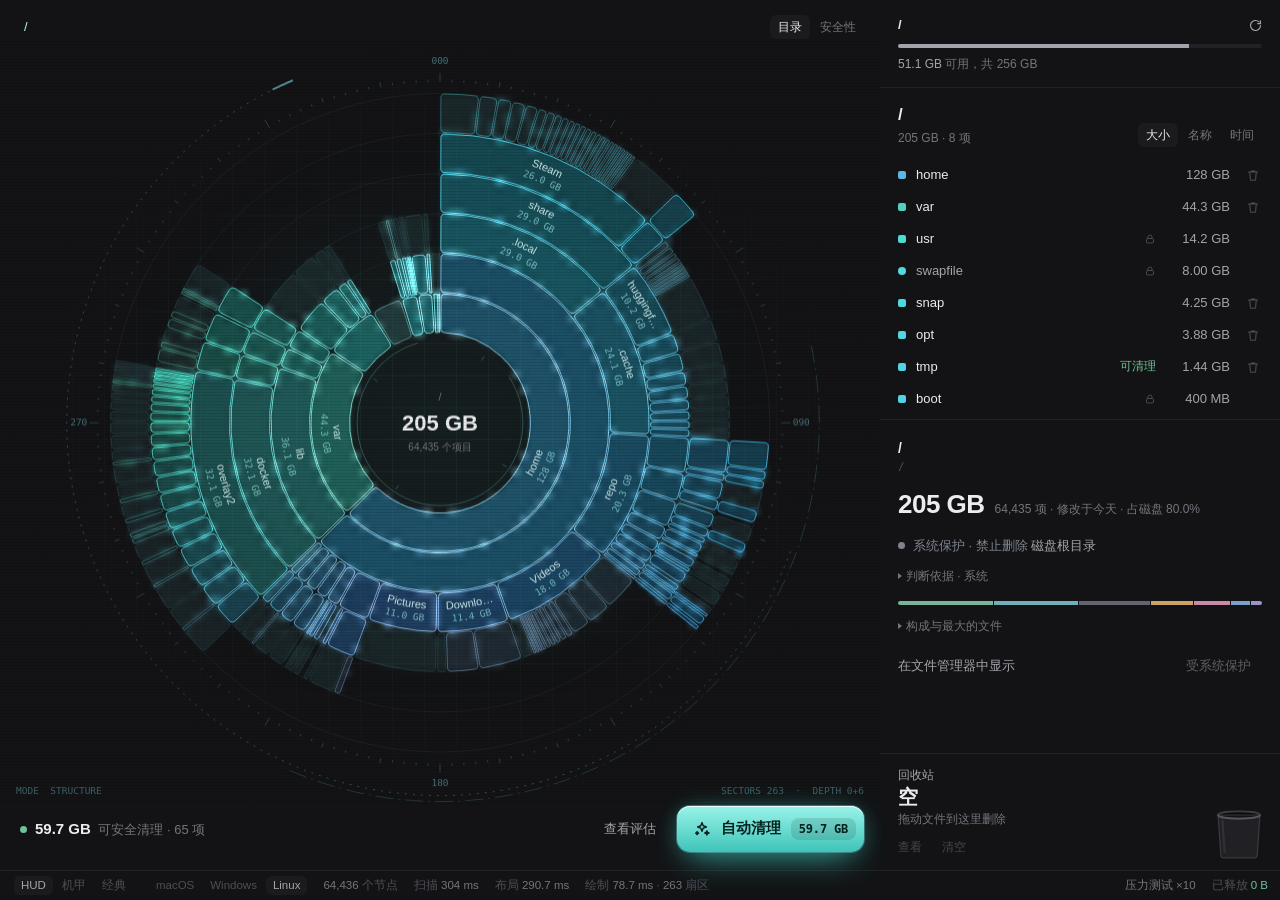
==== commit 6ec4c18a: "Rename FanFree to Tossy; add README - Module path github.com/21stware/tossy, CLI cmd/tossy, app name" ====
--- a/prototype/index.html
+++ b/prototype/index.html
@@ -3,7 +3,7 @@
 <head>
 <meta charset="utf-8">
 <meta name="viewport" content="width=device-width,initial-scale=1">
-<title>FanFree — 磁盘空间分析与清理</title>
+<title>Tossy — 磁盘空间分析与清理</title>
 <style>
 :root{
   --bg:#131315;--bg2:#1a1a1d;--bg3:#222226;--hov:#ffffff09;--sel:#ffffff10;--line:#ffffff0f;
@@ -627,7 +627,7 @@
 }
 function repoDir(scale) {
   const js = ['web-console','design-system','ml-dashboard','landing','admin-portal'];
-  const ps = [project('fanfree','go'), project('rust-engine','rust'), project('mobile-app','swift'), project('cli-tools','go')];
+  const ps = [project('tossy','go'), project('rust-engine','rust'), project('mobile-app','swift'), project('cli-tools','go')];
   for (let s = 0; s < scale; s++) for (const j of js) ps.push(project(s ? `${j}-${s}` : j, 'js'));
   return D('repo', ps);
 }
@@ -648,14 +648,14 @@
       D('Caches', cacheApps.map(a => D(a, spread(ri(80, 2600) * MB * (big[a] || 1), ri(30, 400), () => hex(12))))),
       D('Developer',
         D('Xcode',
-          D('DerivedData', ['FanFree','Runner','Pods','MyGoApp','Widgets','Playground'].map(p => D(`${p}-${hex(28)}`,
+          D('DerivedData', ['Tossy','Runner','Pods','MyGoApp','Widgets','Playground'].map(p => D(`${p}-${hex(28)}`,
             D('Build', D('Intermediates.noindex', spread(ri(1, 5) * GB, ri(100, 500), nm(['o','d','dia','swiftmodule']))),
                        D('Products', spread(ri(200, 1500) * MB, ri(5, 30), nm(['app','dSYM','framework'])))),
             D('Index.noindex', spread(ri(300, 1500) * MB, ri(50, 200), () => `${hex(8)}.unit`)),
             D('Logs', spread(ri(10, 200) * MB, ri(5, 40), () => `${hex(8)}.xcactivitylog`))))),
           D('iOS DeviceSupport', ['17.5.1 (21F90)','17.6 (21G80)','18.0 (22A3354)','18.1 (22B83)','18.2 (22C152)'].map(v =>
             D(`iPhone15,2 ${v}`, D('Symbols', spread(ri(2, 5) * GB, ri(30, 120), nm(['dylib','dyld'])))))),
-          D('Archives', spread(ri(2, 6) * GB, ri(5, 15), i => `FanFree ${i + 1}.xcarchive`))),
+          D('Archives', spread(ri(2, 6) * GB, ri(5, 15), i => `Tossy ${i + 1}.xcarchive`))),
         D('CoreSimulator', D('Devices', Array.from({length: 8}, () => D(uuid(), D('data', spread(ri(500, 4500) * MB, ri(40, 200), nm(['db','plist','sqlite','png'])))))),
           D('Caches', spread(ri(1, 4) * GB, ri(20, 80), () => hex(10))))),
       D('Application Support', ['Slack','Code','Google','Steam','Figma','Spotify','discord','Claude'].map(a => D(a, spread(ri(100, 6000) * MB, ri(20, 200), nm(['db','json','ldb','log','bin']))))),
@@ -785,7 +785,7 @@
   safe: ['内容可自动重建或重新下载', '不包含个人创作数据', '移至废纸篓后可随时还原'],
   review: ['可能包含应用配置或本地状态', '删除前请确认是否仍在使用'],
   risky: ['可能包含无法恢复的个人文件', '请确认已有备份再删除'],
-  protected: ['操作系统或系统服务依赖', 'FanFree 禁止删除此项'],
+  protected: ['操作系统或系统服务依赖', 'Tossy 禁止删除此项'],
 };
 const RULES = new Map();
 function rule(names, level, reason, opt = {}) {
@@ -986,7 +986,7 @@
 // themes: 'hud' (dark holographic), 'mech' (light armour plates, tricolour markings), 'classic'.
 // HUD = overlay instruments on (hud + mech); MECH = light plate rendering.
 const THEMES = ['hud', 'mech', 'classic'];
-let THEME = (() => { try { const t = localStorage.getItem('fanfree.theme'); return THEMES.includes(t) ? t : 'hud'; } catch (e) { return 'hud'; } })();
+let THEME = (() => { try { const t = localStorage.getItem('tossy.theme'); return THEMES.includes(t) ? t : 'hud'; } catch (e) { return 'hud'; } })();
 let HUD = THEME !== 'classic', MECH = THEME === 'mech';
 const TPAL = {
   classic: {fg: '#ececef', dim: '#74747d', ink: 'rgba(255,255,255,', agg: 'rgba(255,255,255,.045)'},
@@ -998,7 +998,7 @@
   if (!THEMES.includes(t)) t = 'hud';
   THEME = t; HUD = t !== 'classic'; MECH = t === 'mech'; TP = TPAL[t];
   document.body.classList.toggle('hud', t === 'hud'); document.body.classList.toggle('mech', MECH);
-  try { localStorage.setItem('fanfree.theme', t); } catch (e) {}
+  try { localStorage.setItem('tossy.theme', t); } catch (e) {}
   document.querySelectorAll('#theme button').forEach(b => b.classList.toggle('on', b.dataset.t === t));
   resize(); if (root) renderRows();
   if (!HUD) { hctx.setTransform(1, 0, 0, 1, 0, 0); hctx.clearRect(0, 0, hcv.width, hcv.height); }
@@ -1879,7 +1879,7 @@
   } else if (cat === 'archive') {
     lines = [`${n.name}  ·  ${fmt(n.size)}`, '─'.repeat(38), ...Array.from({length: 6}, () => `${pickR(rr, ['Contents/', 'payload/', 'bin/', 'lib/', 'share/'])}${pickR(rr, WORDS)}.${pickR(rr, ['dylib', 'bin', 'json', 'png', 'plist'])}`.padEnd(34) + fmt(rr() * 80 * MB).padStart(9)), '… 共 ' + num(((rr() * 4000) | 0) + 200) + ' 个条目'];
   } else if (cat === 'doc' && (e === 'md' || e === 'txt' || e === 'csv')) {
-    lines = e === 'csv' ? ['id,name,size,updated_at', ...Array.from({length: 7}, (_, i) => `${i + 1},${pickR(rr, WORDS)},${(rr() * 1e6) | 0},2026-0${1 + i}-1${i}`)] : ['# ' + n.name.replace(/\.\w+$/, ''), '', 'FanFree 是一个跨平台磁盘分析与清理工具。', '', '## 特性', '- 高性能并行扫描', '- 旭日图交互式浏览', '- 安全评估规则引擎'];
+    lines = e === 'csv' ? ['id,name,size,updated_at', ...Array.from({length: 7}, (_, i) => `${i + 1},${pickR(rr, WORDS)},${(rr() * 1e6) | 0},2026-0${1 + i}-1${i}`)] : ['# ' + n.name.replace(/\.\w+$/, ''), '', 'Tossy 是一个跨平台磁盘分析与清理工具。', '', '## 特性', '- 高性能并行扫描', '- 旭日图交互式浏览', '- 安全评估规则引擎'];
   } else if (cat === 'doc') {
     return `<div class="pv"><div class="img" style="height:150px;background:#f4f1ea;display:flex;flex-direction:column;gap:7px;padding:18px 26px">${Array.from({length: 8}, (_, i) => `<div style="height:${i ? 6 : 10}px;width:${i ? 50 + rr() * 50 : 45}%;background:#${i ? 'c9c4b8' : '6b6457'};border-radius:2px"></div>`).join('')}<span style="color:#fff">${e.toUpperCase()} · ${((n.size / 60 / KB) | 0) + 1} 页</span></div></div>`;
   } else {
@@ -1938,9 +1938,9 @@
 /* bin drawing styles · 写实 (glass + metal) · 线稿 (single-weight line art) · 彩塑 (coloured plastic — each size has its own colour, like real bins) */
 const BSTYLES = [['real', '写实'], ['line', '线稿'], ['clay', '彩塑']];
 const CLAY = [['#d2ad83', '#9c7a56', '#3a2f24'], ['#c47f63', '#8d5440', '#35241e'], ['#a3a8b0', '#6c7078', '#24262a'], ['#5c9a79', '#3b6b52', '#1c2a22'], ['#4f72a3', '#304b72', '#171d29']];
-let binStyle = (() => { try { return localStorage.getItem('fanfree.binStyle') || 'real'; } catch (e) { return 'real'; } })();
+let binStyle = (() => { try { return localStorage.getItem('tossy.binStyle') || 'real'; } catch (e) { return 'real'; } })();
 function setBinStyle(k) {
-  binStyle = k; try { localStorage.setItem('fanfree.binStyle', k); } catch (e) {}
+  binStyle = k; try { localStorage.setItem('tossy.binStyle', k); } catch (e) {}
   for (const [s] of BSTYLES) binEl.classList.toggle('s-' + s, s === k);
   document.querySelectorAll('#bStyle button').forEach(b => b.classList.toggle('on', b.dataset.b === k));
   if (!document.body.classList.contains('static')) binEl.querySelector('.bw').animate([{transform: 'scale(.94,1.04)', opacity: .4}, {transform: 'none', opacity: 1}], {duration: 260, easing: 'cubic-bezier(.3,1.4,.5,1)'});
@@ -2340,7 +2340,7 @@
           candidates must be ≤ 4× the largest item you deleted; each restore of a learned pick counts −2.
    ========================================================================= */
 let hist = {};
-const HIST_KEY = () => 'fanfree.habits.' + platKey;
+const HIST_KEY = () => 'tossy.habits.' + platKey;
 const SEED_HIST = {
   mac: {'/users/me/downloads|.dmg': {d: 3, r: 0, max: 900 * MB, label: 'Downloads 中的 .dmg 文件', seed: 1},
         '/users/me/library/developer/coresimulator/devices|dir': {d: 2, r: 0, max: 4.5 * GB, label: 'CoreSimulator/Devices 中的文件夹', seed: 1}},
